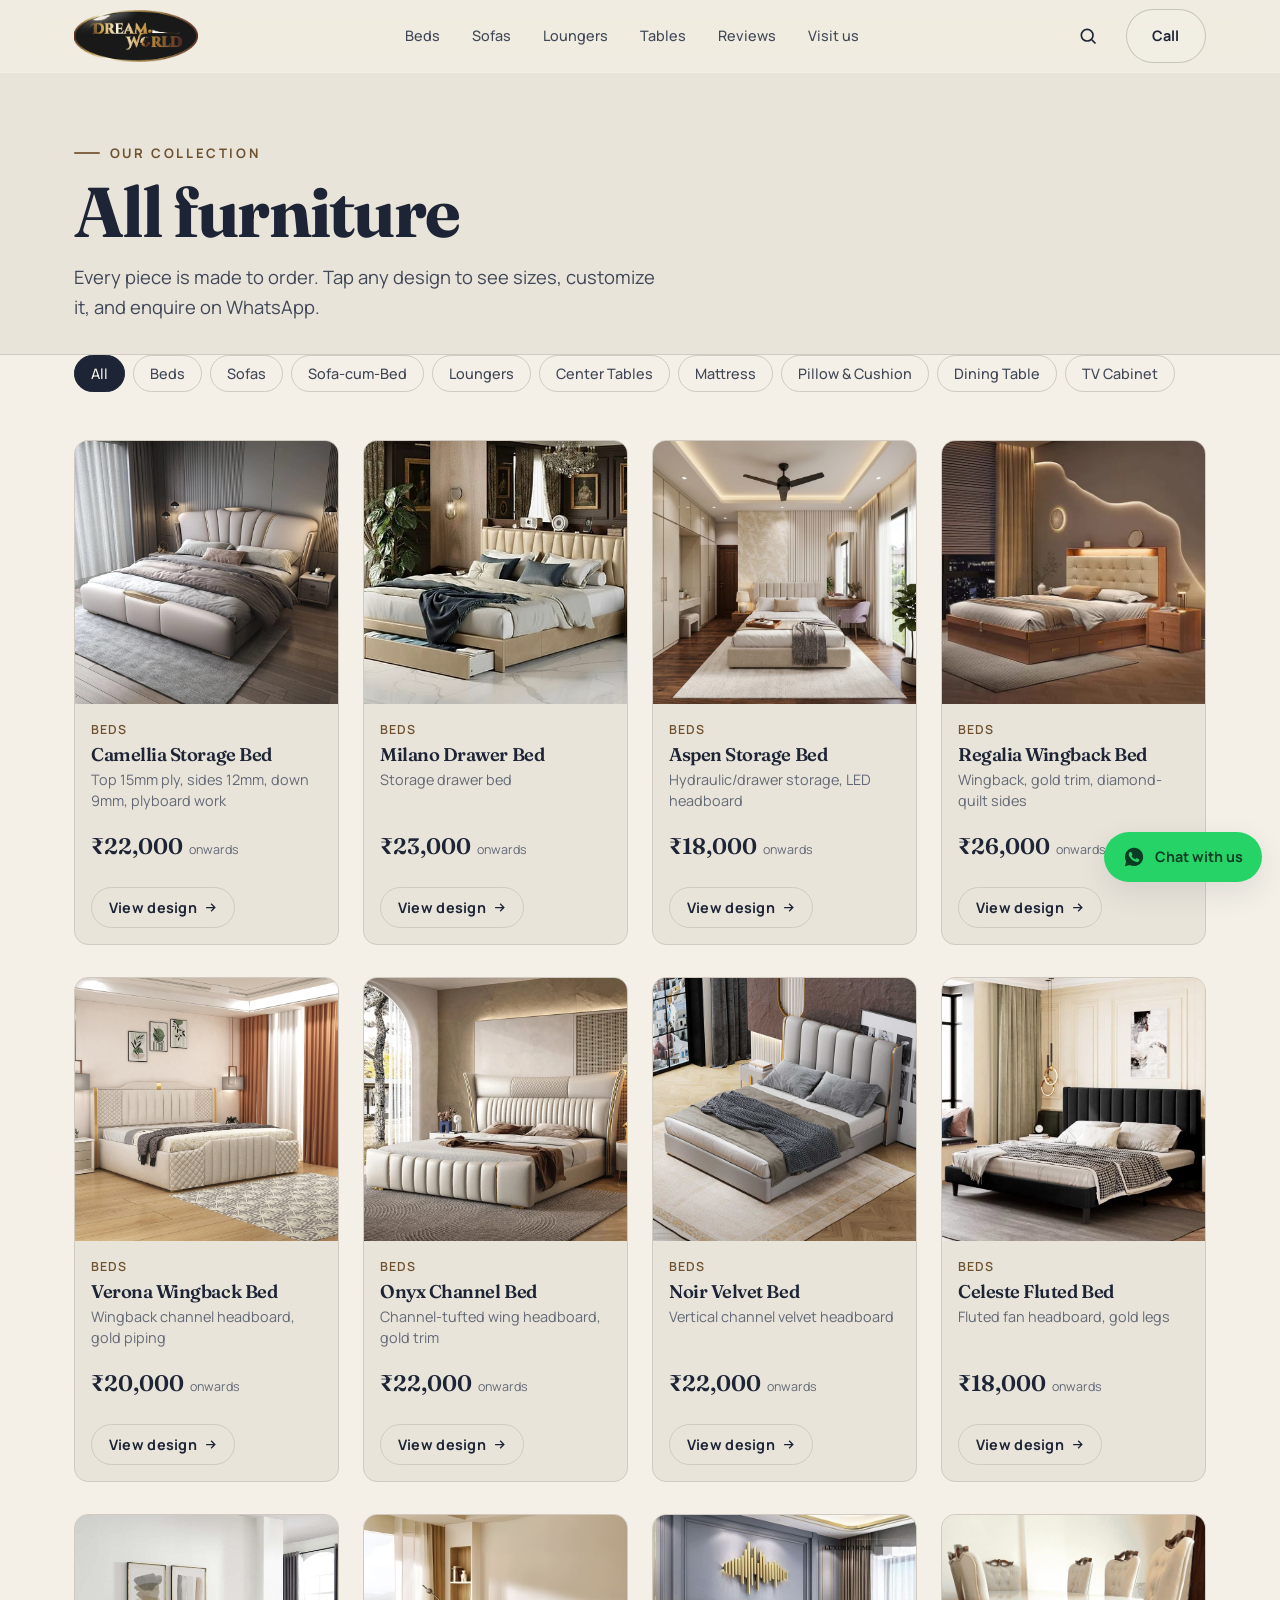
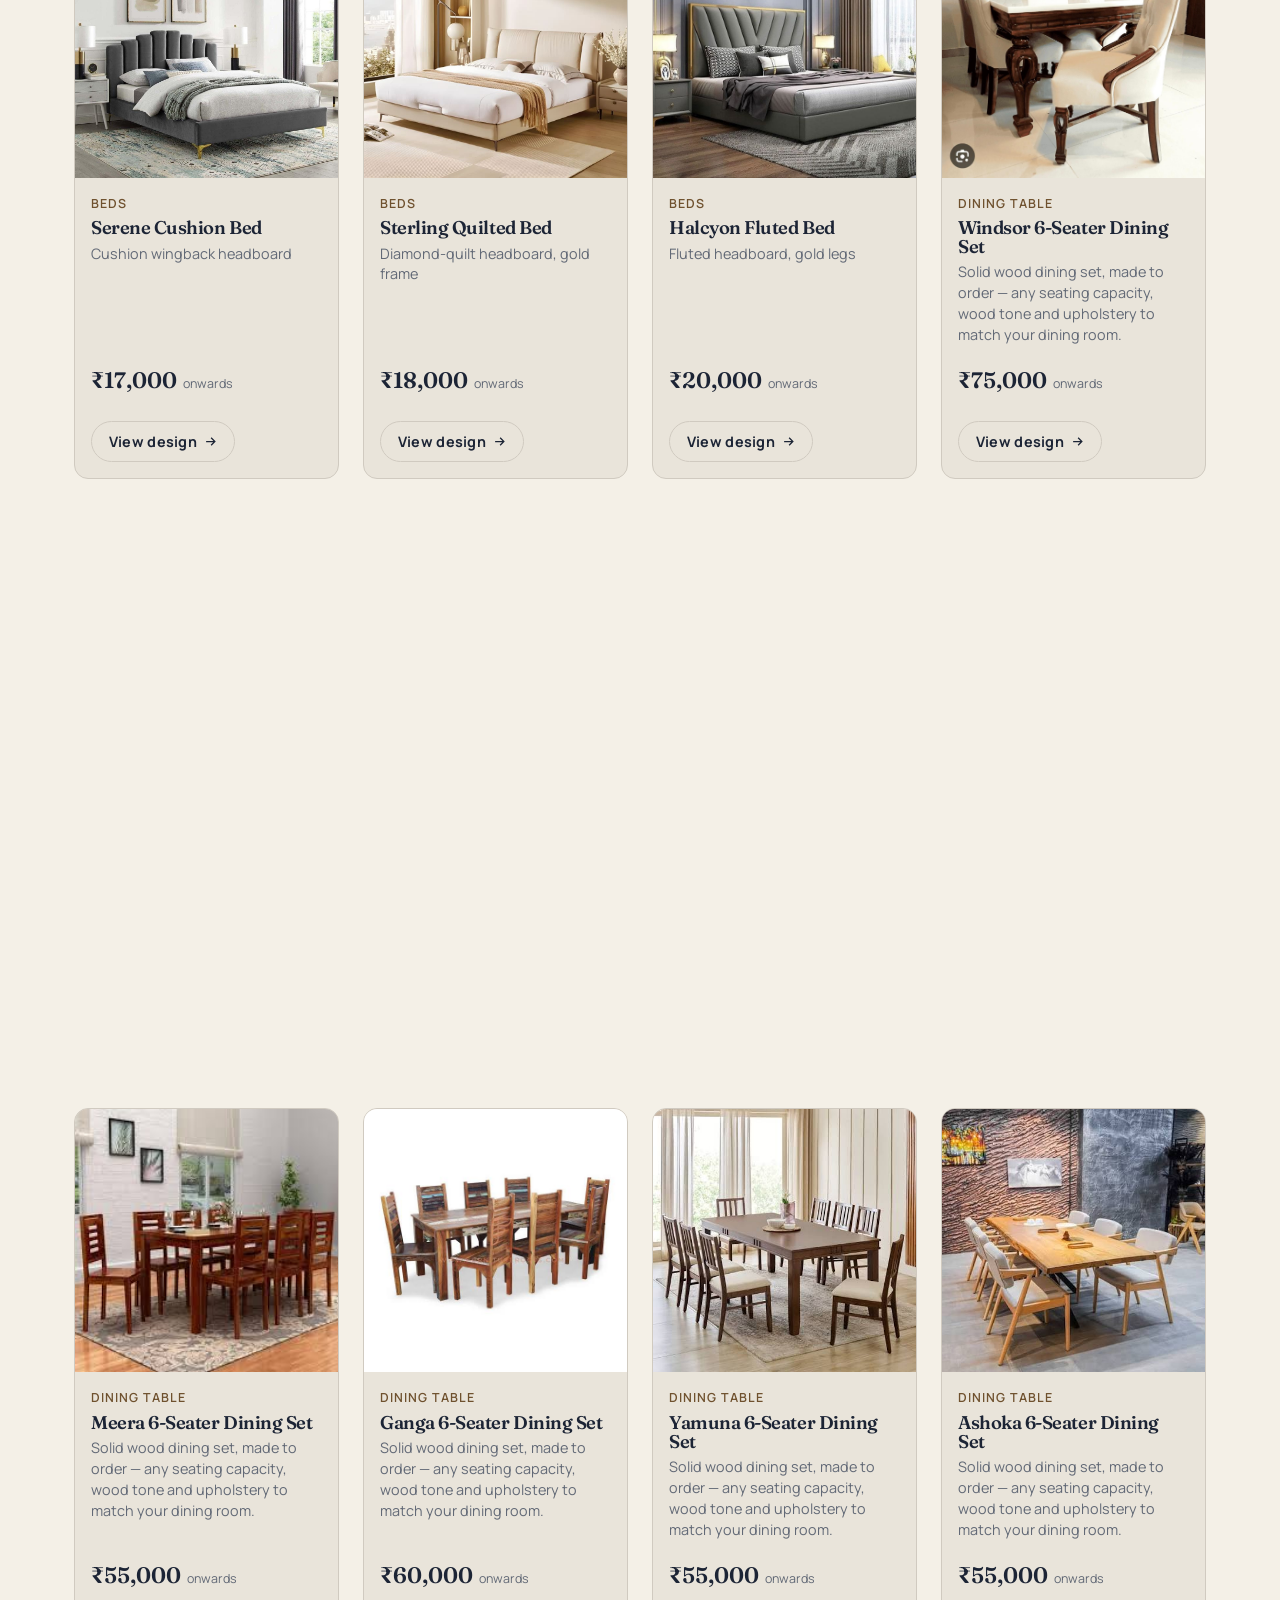
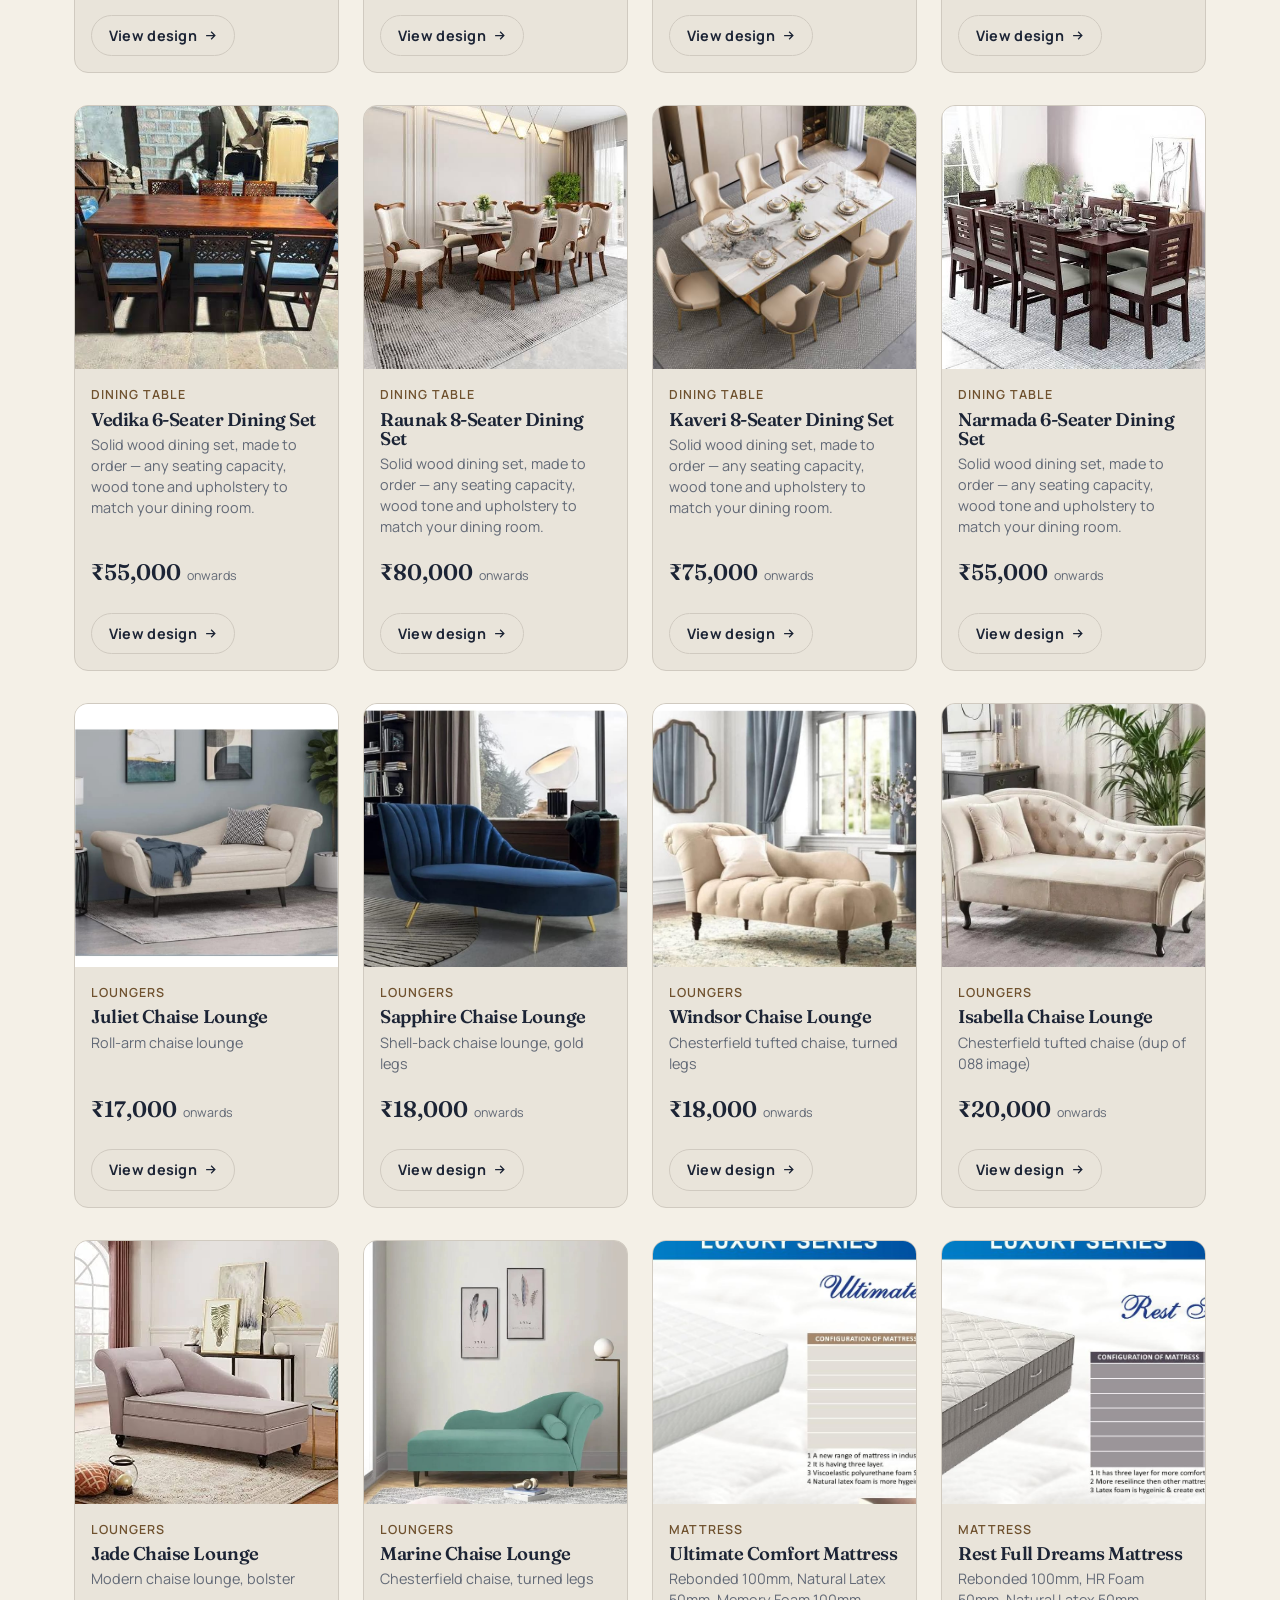
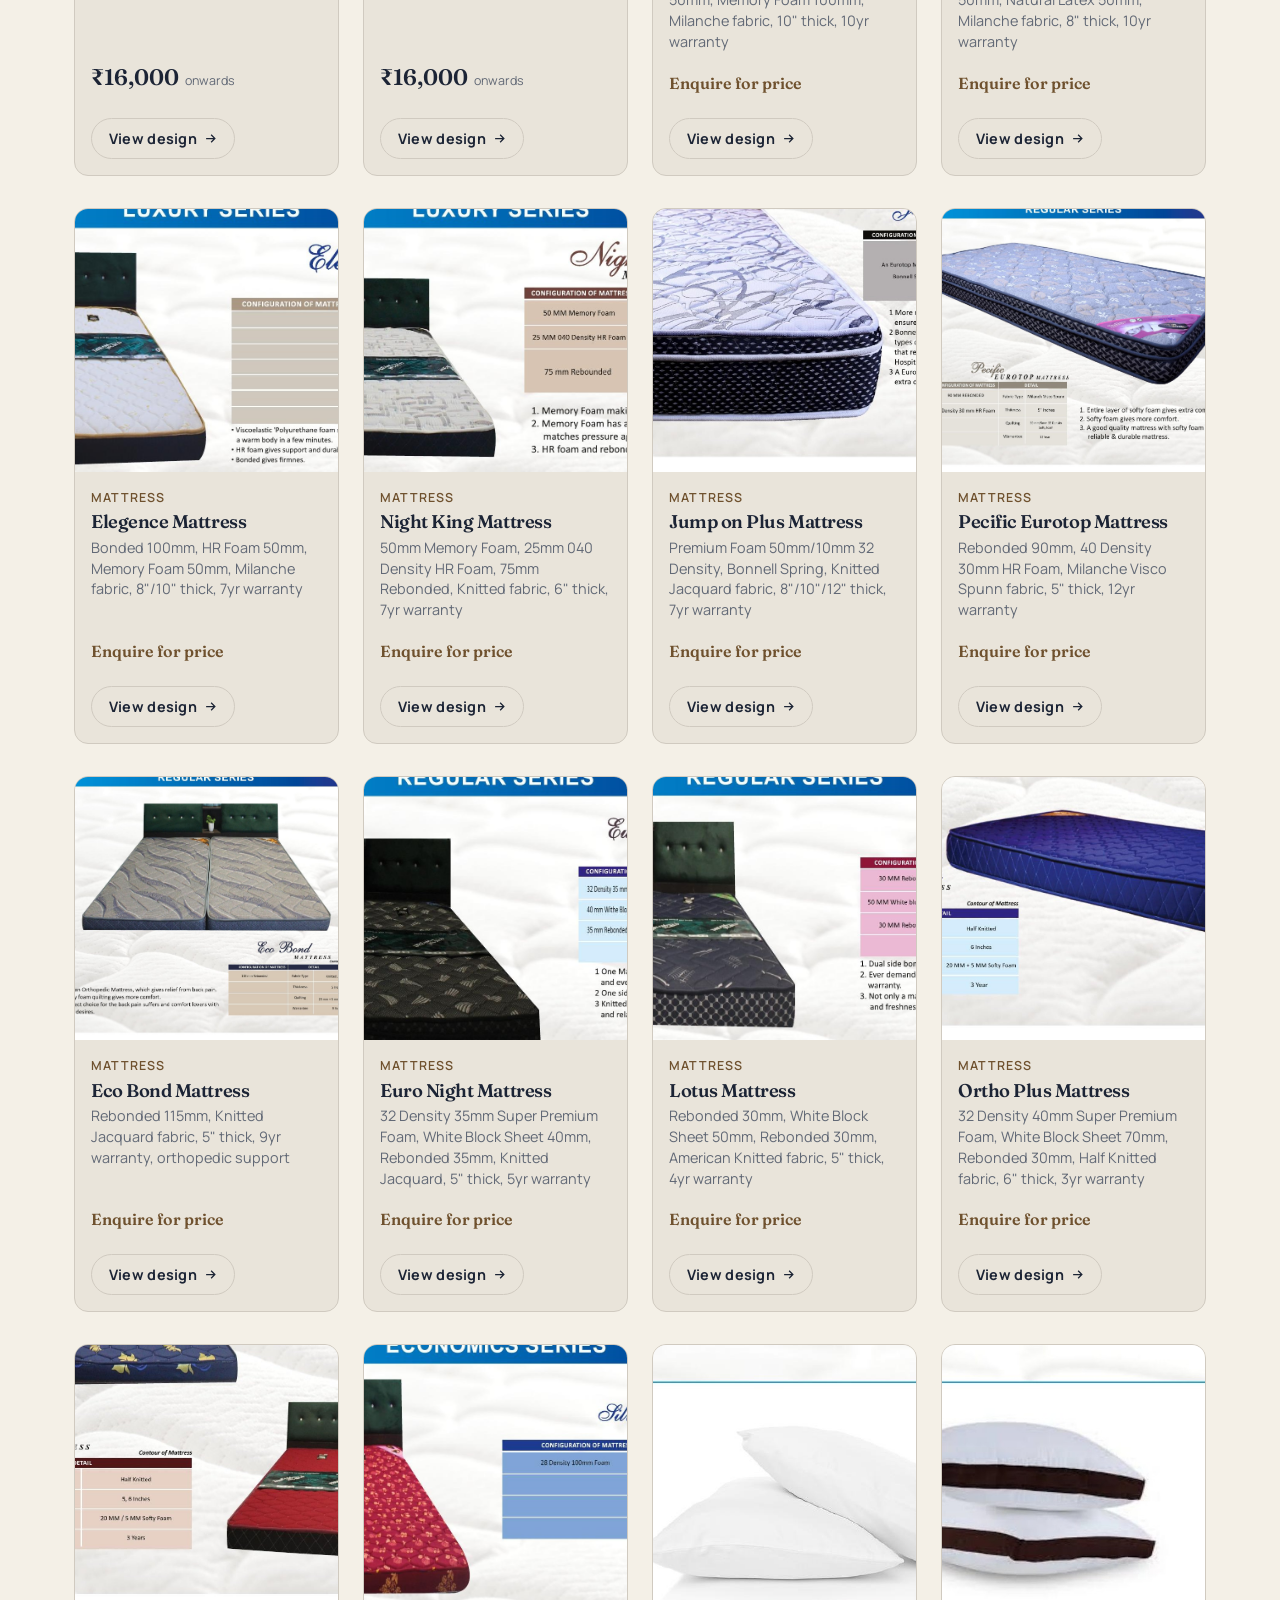
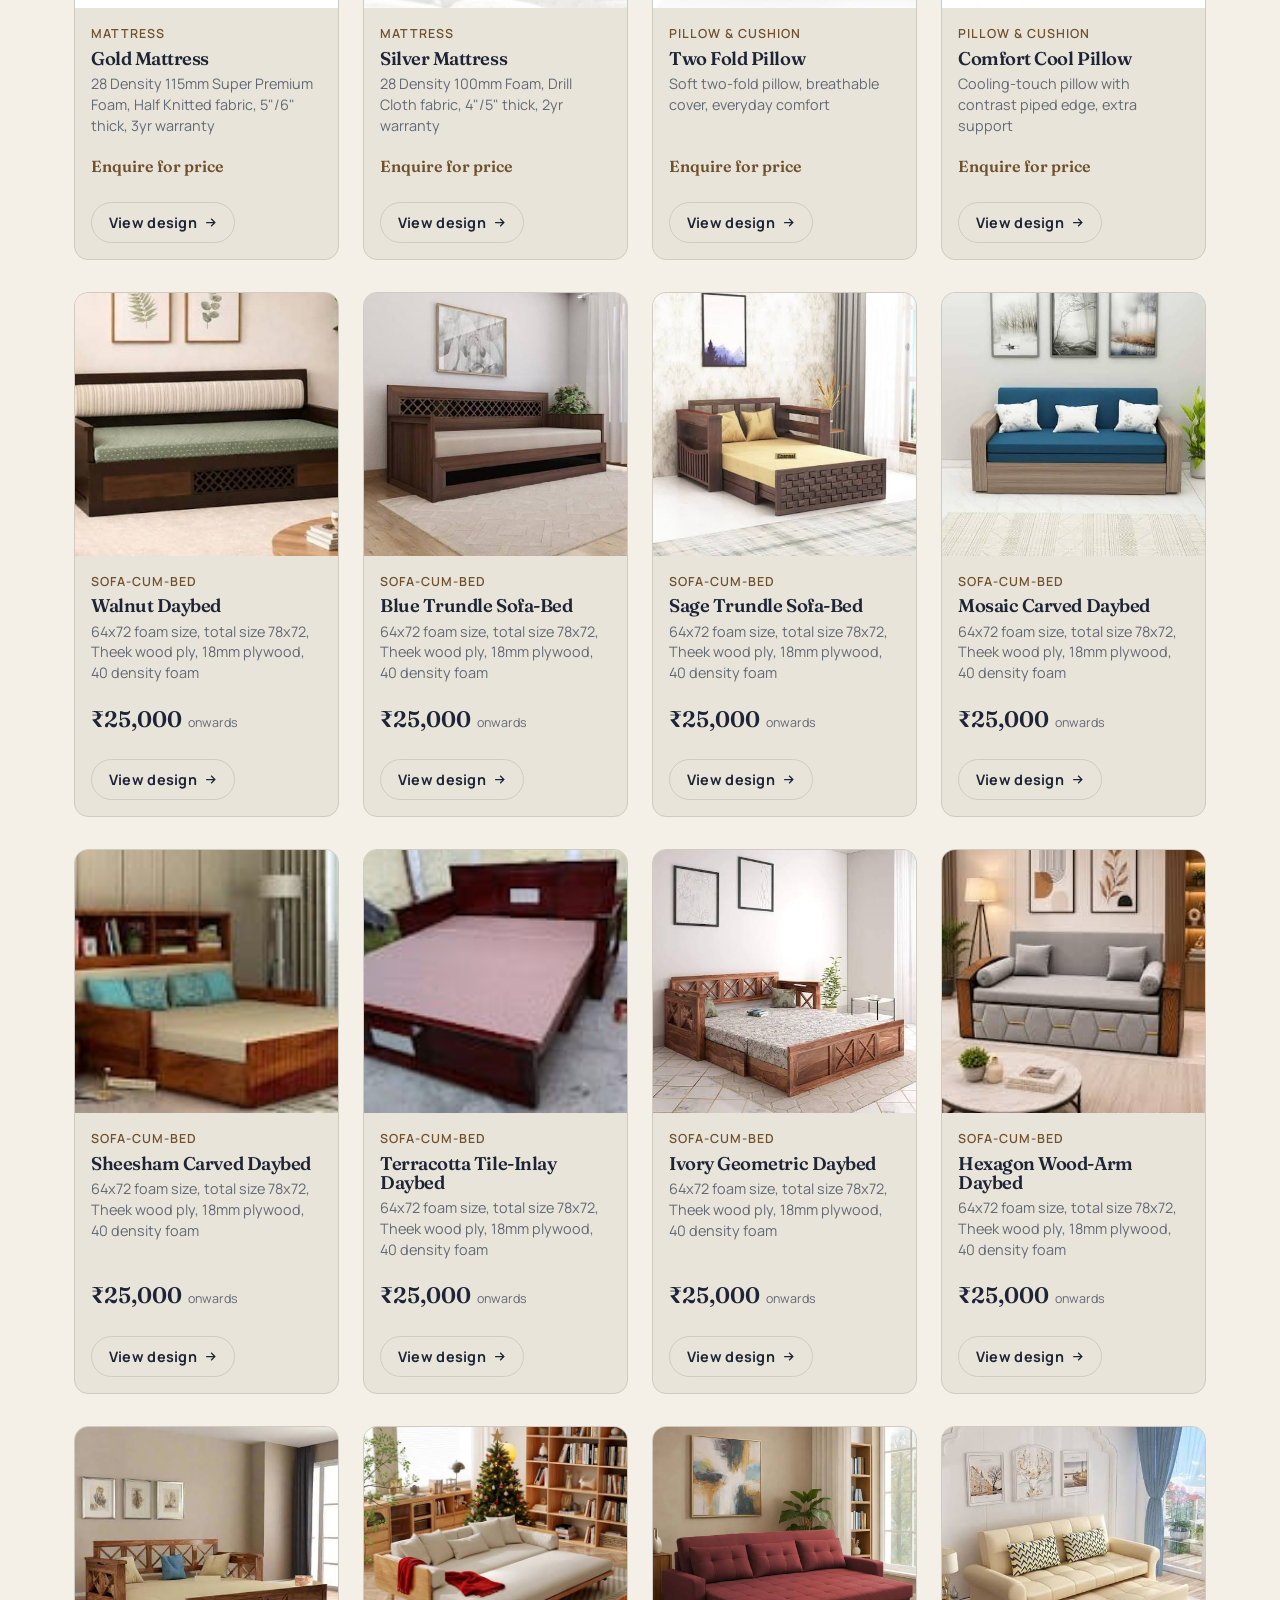
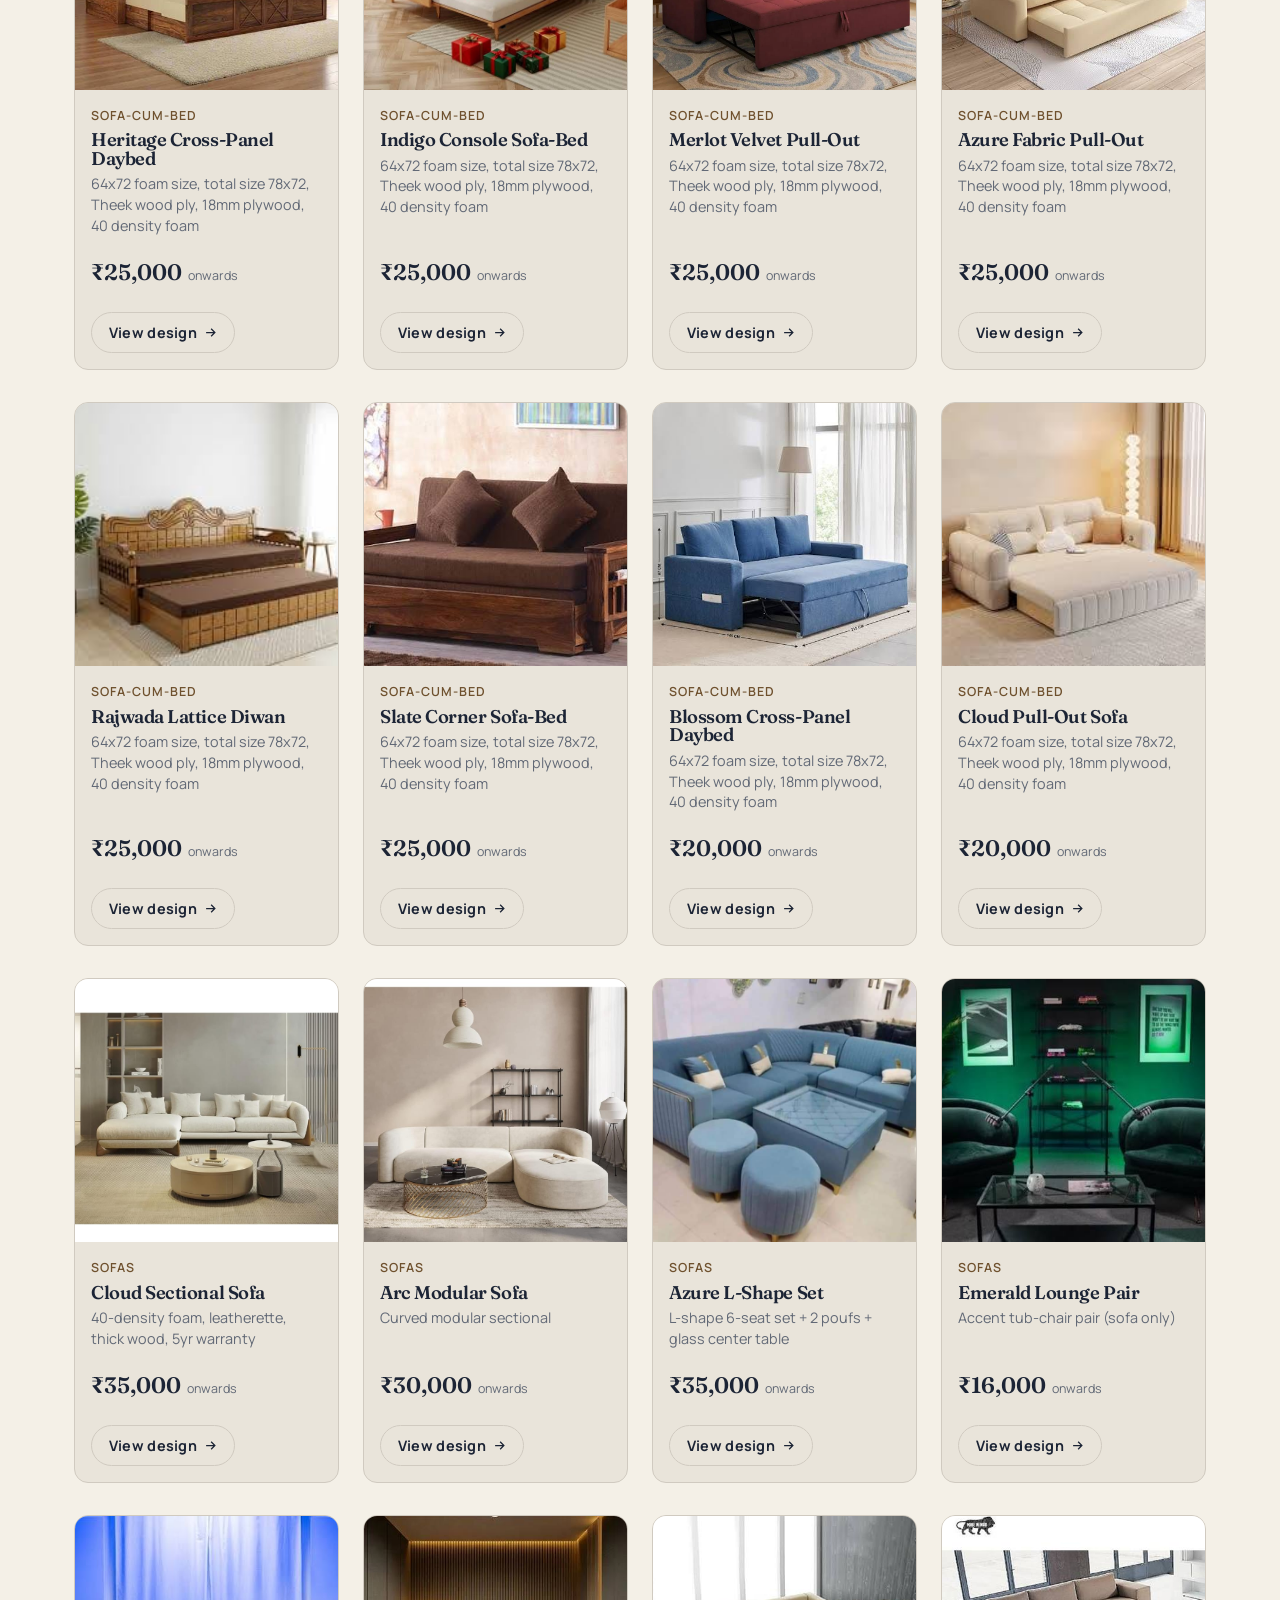
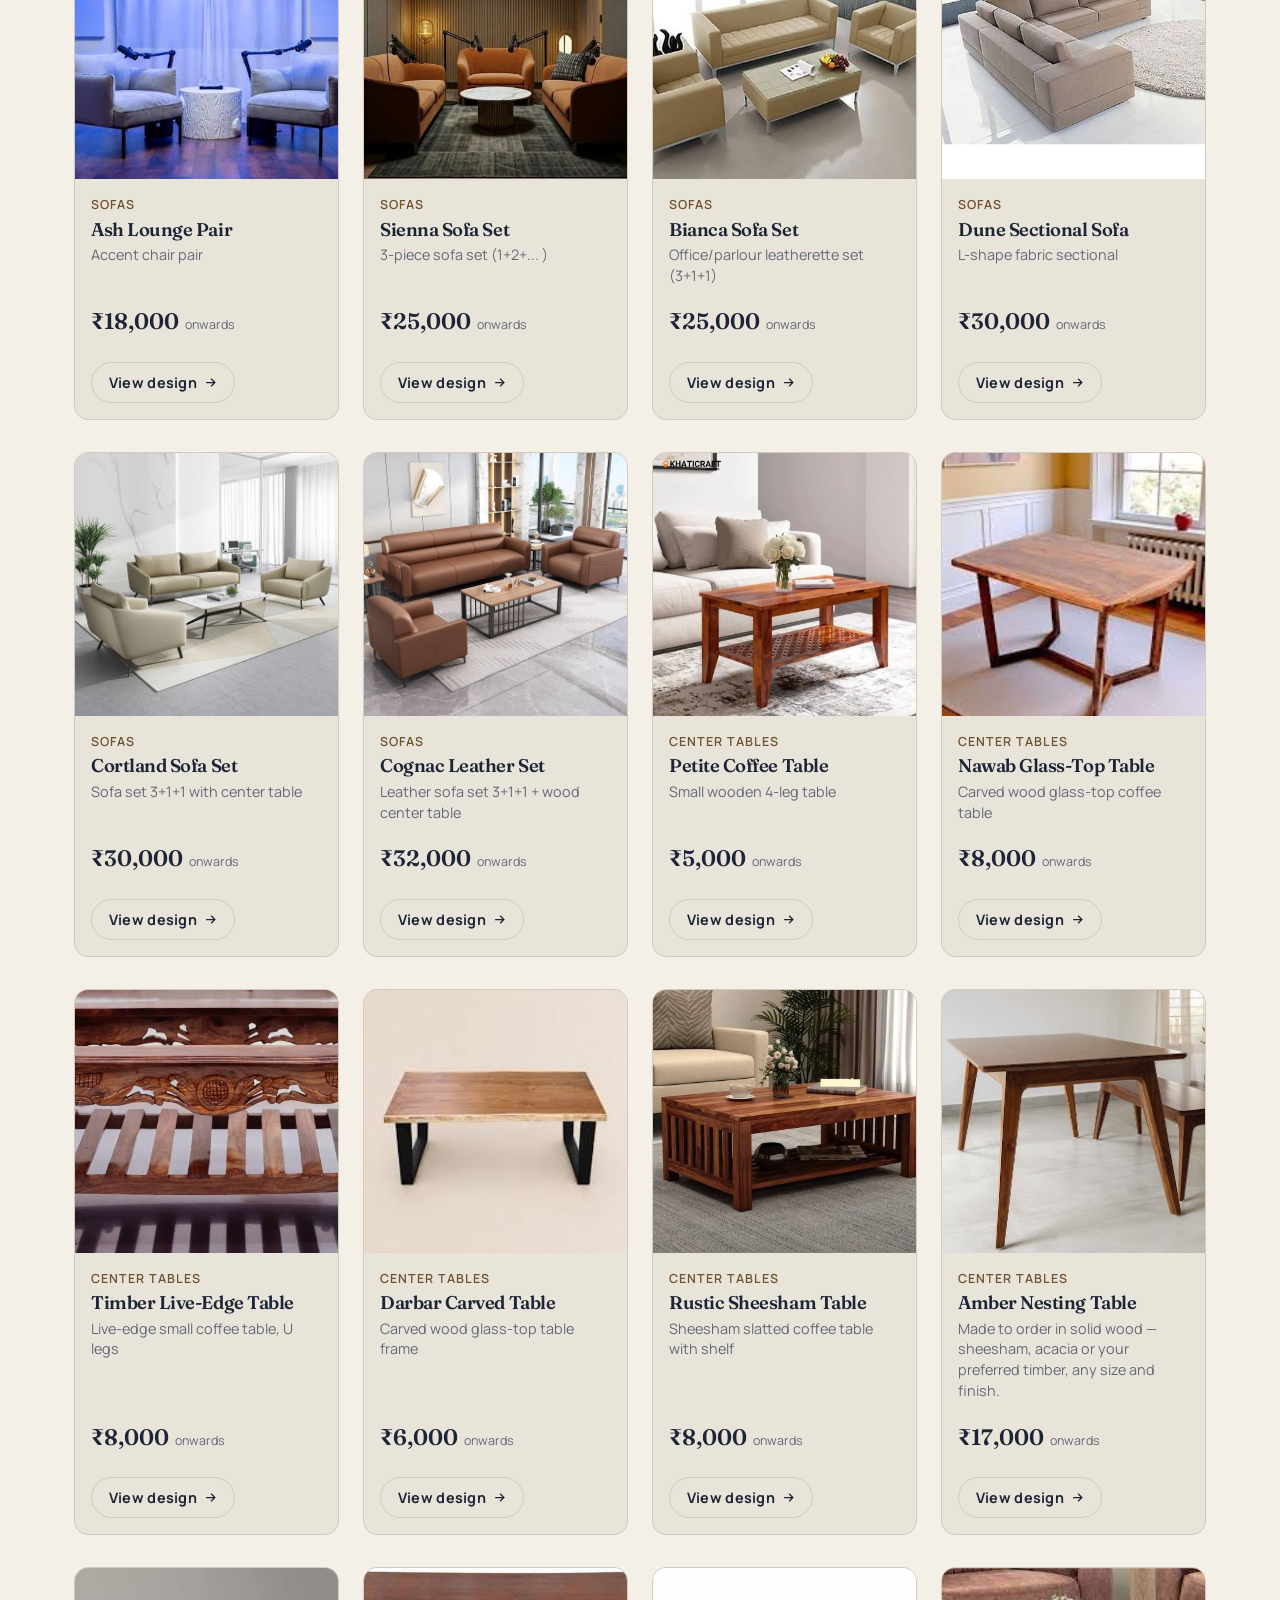
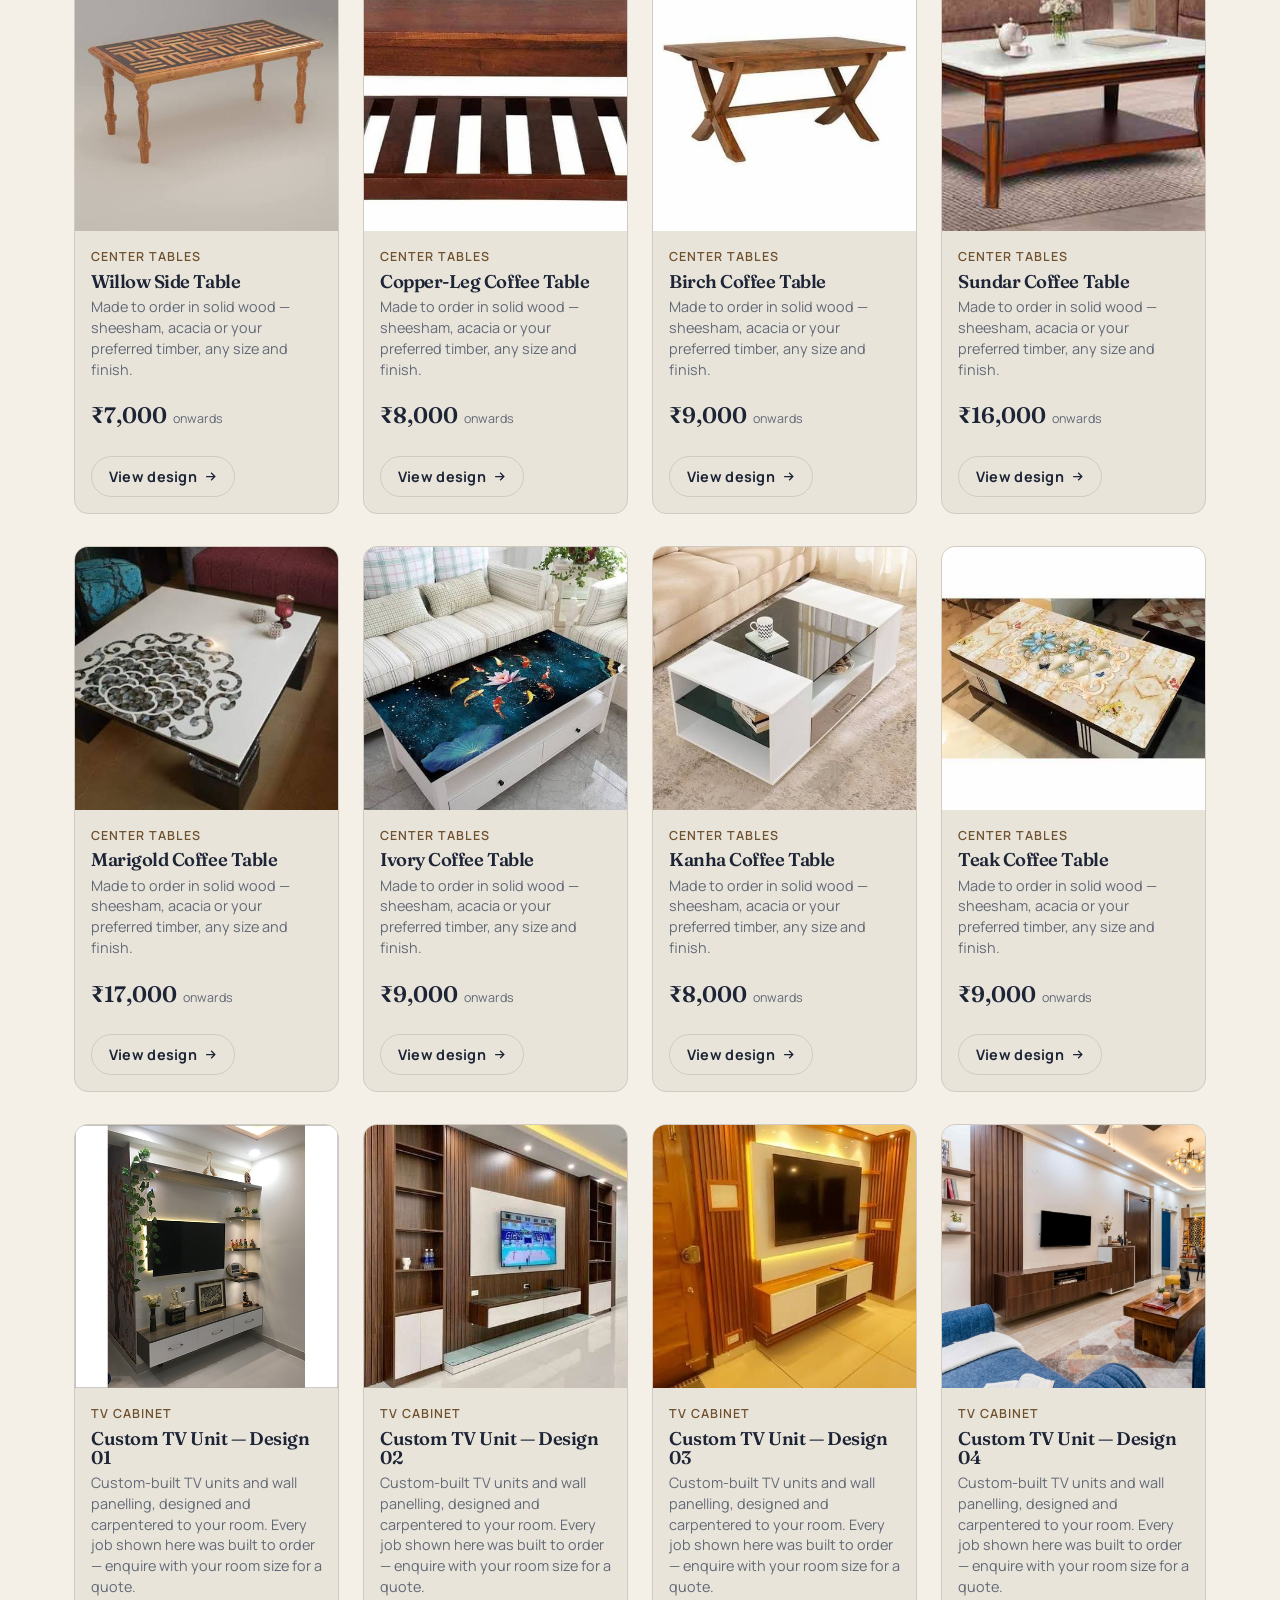
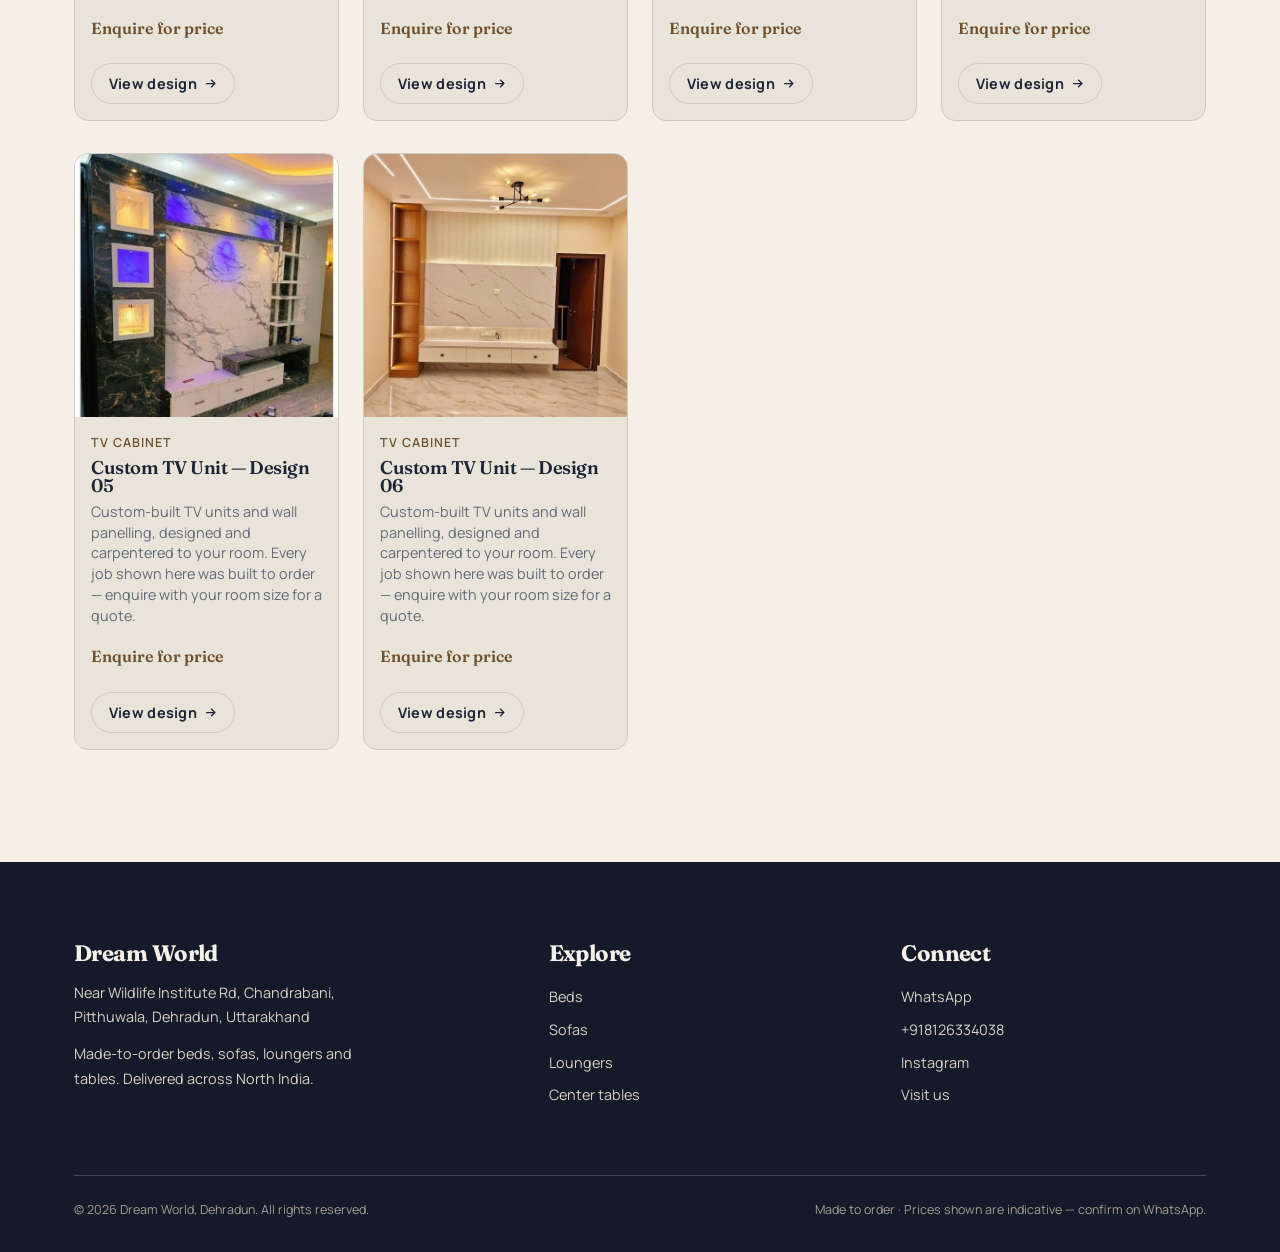
==== 05_build/collection.html @ 31697ca8 "Initial commit: Dream World website + CMS-ready product content Static site (05_build) with 90 produ" ====
<!doctype html>
<html lang="en">
<head>
<meta charset="utf-8">
<meta name="viewport" content="width=device-width, initial-scale=1">
<title>Collection — Dream World Furniture, Dehradun</title>
<meta name="description" content="Browse Dream World's full collection of made-to-order beds, sofas, loungers and center tables in Dehradun. Enquire on WhatsApp for sizes, fabrics and best price.">
<link rel="preconnect" href="https://fonts.googleapis.com">
<link rel="preconnect" href="https://fonts.gstatic.com" crossorigin>
<link href="https://fonts.googleapis.com/css2?family=Fraunces:opsz,wght@9..144,500;9..144,600;9..144,700&family=Manrope:wght@400;500;600;700&display=swap" rel="stylesheet">
<link rel="stylesheet" href="assets/css/site.css?v=23">
</head>
<body>
<div id="header"></div>

<main>
  <section class="collection-hero">
    <div class="wrap">
      <span class="eyebrow">Our collection</span>
      <h1 id="collection-title">All furniture</h1>
      <p class="collection-sub">Every piece is made to order. Tap any design to see sizes, customize it, and enquire on WhatsApp.</p>
    </div>
  </section>

  <section class="section" style="padding-top:0">
    <div class="wrap">
      <div class="chips" id="chips"></div>
      <details class="cat-desc" id="cat-desc" hidden>
        <summary><span class="cat-desc-label">About this category</span><svg viewBox="0 0 24 24" fill="none" stroke="currentColor" stroke-width="2"><path d="m6 9 6 6 6-6"/></svg></summary>
        <p id="cat-desc-text"></p>
      </details>
      <div class="prod-grid" id="prod-grid"></div>
    </div>
  </section>
</main>

<div id="footer"></div>
<script src="assets/js/data.js?v=23"></script>
<script src="assets/js/site.js?v=23"></script>
</body>
</html>
---- 05_build/assets/css/site.css ----
/* Hallmark · macrostructure: Marquee Hero + Category Catalogue · tone: luxury · anchor hue: brass
 * pre-emit critique: P5 H4 E4 S4 R5 V4 */
@import url("tokens.css");

*,*::before,*::after{box-sizing:border-box}
html,body{overflow-x:clip}
html{scroll-behavior:smooth;-webkit-text-size-adjust:100%}
body{
  margin:0;background:var(--color-paper);color:var(--color-ink);
  font-family:var(--font-body);font-size:var(--text-base);line-height:1.6;
  font-weight:400;-webkit-font-smoothing:antialiased;text-rendering:optimizeLegibility;
}
img{max-width:100%;display:block}
a{color:inherit;text-decoration:none}
h1,h2,h3,h4{font-family:var(--font-display);font-weight:700;font-style:normal;
  line-height:1.02;letter-spacing:-.025em;margin:0;overflow-wrap:anywhere;min-width:0}
p{margin:0}
button{font-family:inherit}
.wrap{max-width:var(--maxw);margin-inline:auto;padding-inline:var(--space-6)}
.eyebrow{font-family:var(--font-body);font-size:.82rem;letter-spacing:.2em;
  text-transform:uppercase;color:var(--color-accent-ink);font-weight:700;
  display:inline-flex;align-items:center;gap:.6rem}
.eyebrow::before{content:"";width:26px;height:2px;background:currentColor;border-radius:2px;opacity:.85}
.hero-eyebrow{color:oklch(84% .10 78)}

/* ---------- buttons — one system, three roles ----------
   .btn-brass    primary / conversion (Enquire, Send photo, Distributor)
   .btn-wa       primary-dark (used where brass would clash with a photo bg)
   .btn-secondary supporting action (Explore, Call, Get directions, Read reviews)
   .btn-on-dark   secondary variant tuned for photo/dark backgrounds
   every variant shares: same padding/radius/icon size/sweep/hover/focus */
.btn{position:relative;display:inline-flex;align-items:center;gap:.5rem;padding:.9rem 1.6rem;border-radius:100px;
  font-weight:700;font-size:var(--text-sm);letter-spacing:.005em;cursor:pointer;border:1.5px solid transparent;
  overflow:hidden;isolation:isolate;white-space:nowrap;
  transition:transform var(--dur) var(--ease-out),box-shadow var(--dur) var(--ease-out),
    color var(--dur) var(--ease-out),border-color var(--dur) var(--ease-out),background var(--dur) var(--ease-out)}
.btn>*{position:relative;z-index:1}
.btn svg{width:18px;height:18px;flex:none;transition:transform var(--dur) var(--ease-out)}
.btn::before{content:"";position:absolute;inset:0;z-index:0;transform:translateY(101%);
  transition:transform var(--dur) var(--ease-out)}
.btn:hover{transform:translateY(-2px);box-shadow:var(--shadow-md)}
.btn:hover svg{transform:translateX(3px)}
.btn:active{transform:translateY(0);box-shadow:none}
/* roles */
.btn-brass,.btn-wa{background:var(--color-accent);color:var(--color-night)}
.btn-brass::before,.btn-wa::before{background:var(--color-accent-2)}
.btn-brass:hover::before,.btn-wa:hover::before{transform:translateY(0)}
.btn-secondary{background:transparent;border-color:var(--color-line);color:var(--color-ink)}
.btn-secondary::before{background:var(--color-ink)}
.btn-secondary:hover{color:var(--color-paper);border-color:var(--color-ink)}
.btn-secondary:hover::before{transform:translateY(0)}
.btn-on-dark{background:transparent;border-color:oklch(100% 0 0 / .5);color:var(--color-paper)}
.btn-on-dark::before{background:var(--color-paper)}
.btn-on-dark:hover{color:var(--color-ink);border-color:var(--color-paper)}
.btn-on-dark:hover::before{transform:translateY(0)}
/* legacy aliases kept for old markup — same visual role */
.btn-ghost{background:transparent;border-color:var(--color-line);color:var(--color-ink)}
.btn-ghost::before{background:var(--color-ink)}
.btn-ghost:hover{color:var(--color-paper);border-color:var(--color-ink)}
.btn-ghost:hover::before{transform:translateY(0)}
.btn-outline{background:transparent;border-color:oklch(100% 0 0 / .5);color:var(--color-paper)}
.btn-outline::before{background:var(--color-paper)}
.btn-outline:hover{color:var(--color-ink);border-color:var(--color-paper)}
.btn-outline:hover::before{transform:translateY(0)}
:focus-visible{outline:2px solid var(--color-focus);outline-offset:3px}

/* ---------- header ---------- */
/* frosted glass header (iOS-style) */
.hdr{position:fixed;top:0;left:0;right:0;z-index:50;
  background:oklch(95.5% 0.012 85 / .62);
  backdrop-filter:blur(18px) saturate(1.4);-webkit-backdrop-filter:blur(18px) saturate(1.4);
  border-bottom:1px solid oklch(100% 0 0 / .18);
  transition:background var(--dur),border-color var(--dur),box-shadow var(--dur)}
.hdr.scrolled{background:oklch(95.5% 0.012 85 / .78);border-bottom-color:var(--color-line);box-shadow:var(--shadow-sm)}
/* near-invisible over the hero — let the wall texture lead, only a soft top scrim */
.hdr.over-hero:not(.scrolled){background:transparent;backdrop-filter:none;-webkit-backdrop-filter:none;
  border-bottom-color:transparent;box-shadow:none}
.hdr.over-hero:not(.scrolled)::before{content:"";position:absolute;left:0;right:0;top:0;height:220%;z-index:-1;
  pointer-events:none;background:linear-gradient(180deg, oklch(8% .02 40 / .48), transparent)}
.hdr.over-hero:not(.scrolled) .nav a{color:oklch(95% .01 85);text-shadow:0 1px 10px oklch(8% .02 40 / .6)}
.hdr.over-hero:not(.scrolled) .nav a:hover{color:#fff}
.hdr.over-hero:not(.scrolled) .menu-btn{color:var(--color-paper)}
/* header buttons — glass, cohesive */
.hdr .btn-ghost{background:oklch(100% 0 0 / .1);border-color:oklch(50% .02 60 / .3);color:var(--color-ink)}
.hdr .btn-ghost::before{background:var(--color-ink)}
.hdr.over-hero:not(.scrolled) .btn-ghost{color:var(--color-paper);border-color:oklch(100% 0 0 / .38);background:oklch(100% 0 0 / .12)}
.hdr-in{display:flex;align-items:center;justify-content:space-between;gap:var(--space-6);
  min-height:72px;max-width:var(--maxw);margin-inline:auto;padding-inline:var(--space-6)}
.brand{display:flex;align-items:center;gap:.6rem}
.brand-logo{height:52px;width:auto;display:block}
.brand-mark{display:inline-flex;align-items:center;gap:.5rem;height:44px;padding:0 1.25rem;
  border-radius:100px;background:var(--color-night);border:1.5px solid var(--color-accent);
  box-shadow:inset 0 1px 0 oklch(100% 0 0 / .08)}
.brand-mark b{font-family:var(--font-display);font-weight:700;letter-spacing:.06em;
  font-size:1rem;line-height:1;color:var(--color-accent-2);white-space:nowrap}
.nav{display:flex;align-items:center;gap:var(--space-8)}
.nav a{font-size:var(--text-sm);font-weight:500;color:var(--color-ink-2);position:relative}
.nav a:hover{color:var(--color-ink)}
.nav a::after{content:"";position:absolute;left:0;right:100%;bottom:-6px;height:1.5px;
  background:var(--color-accent);transition:right var(--dur) var(--ease-out)}
.nav a:hover::after{right:0}
.hdr-cta{display:flex;align-items:center;gap:var(--space-4)}
.menu-btn{display:none;background:none;border:0;cursor:pointer;width:44px;height:44px;color:var(--color-ink)}

/* ---------- hero : atmosphere photo (background layer, crops freely) +
   logo/copy (message layer, always full size, never cropped) ----------
   Same rules at every breakpoint — no per-device hero variants. */
.hero{position:relative;min-height:100svh;display:flex;align-items:center;justify-content:center;
  text-align:center;overflow:hidden;isolation:isolate}
.hero-media{position:absolute;inset:0;z-index:-2}
.hero-media img{width:100%;height:100%;object-fit:cover;object-position:50% 32%;
  animation:heroZoom 32s var(--ease-in-out) infinite alternate}
@keyframes heroZoom{from{transform:scale(1.01)}to{transform:scale(1.07)}}
.hero-scrim{position:absolute;inset:0;z-index:-1;
  background:linear-gradient(180deg, oklch(9% .02 42 / .4) 0%, oklch(8% .02 42 / .28) 34%,
    oklch(7% .02 42 / .5) 68%, oklch(5% .02 42 / .8) 100%)}
.hero-content{position:relative;color:var(--color-paper);padding-block:var(--space-28);
  max-width:38rem;display:flex;flex-direction:column;align-items:center}
.hero-logo{width:clamp(150px,26vw,260px);height:auto;
  filter:drop-shadow(0 14px 30px oklch(5% .02 40 / .55))}
.hero-logo-fallback{font-family:var(--font-display);font-weight:700;letter-spacing:.1em;
  font-size:clamp(1.3rem,4vw,1.9rem);color:var(--color-accent-2)}
.hero-eyebrow{margin-top:var(--space-6);color:oklch(87% .11 80);text-shadow:0 1px 12px oklch(8% .02 40 / .7)}
.hero h1{font-size:var(--text-4xl);font-weight:700;margin-top:var(--space-4);max-width:16ch;
  text-shadow:0 2px 30px oklch(7% .02 40 / .7)}
.hero h1 em{font-style:normal;color:var(--color-accent-2)}
.hero .lede{margin-top:var(--space-4);font-size:var(--text-lg);font-weight:400;
  color:oklch(93% .012 78);max-width:40ch;text-shadow:0 1px 16px oklch(7% .02 40 / .65)}
.hero-actions{margin-top:var(--space-8);display:flex;gap:var(--space-4);flex-wrap:wrap;justify-content:center}
/* seamless hand-off from the dark hero into the section that follows —
   the section fades in from the hero's own dark tone instead of a hard cut */
.hero-bridge{position:relative;isolation:isolate}
.hero-bridge::before{content:"";position:absolute;left:0;right:0;top:0;height:min(100px,15vh);z-index:0;
  background:linear-gradient(180deg, oklch(5% .02 42) 0%, oklch(5% .02 42 / 0) 100%);pointer-events:none}
.hero-bridge>.wrap{position:relative;z-index:1}
.hero-scroll{position:absolute;left:50%;bottom:var(--space-6);transform:translateX(-50%);z-index:2;
  display:inline-flex;flex-direction:column;align-items:center;gap:.5rem;
  color:oklch(88% .02 78);font-size:var(--text-xs);letter-spacing:.2em;text-transform:uppercase;font-weight:600}
.hero-scroll span{width:1.5px;height:34px;background:linear-gradient(oklch(88% .02 78),transparent);
  animation:scrollPulse 2s var(--ease-in-out) infinite}
@keyframes scrollPulse{0%,100%{opacity:.3;transform:scaleY(.7)}50%{opacity:1;transform:scaleY(1)}}
/* swift entrance — fade + gentle rise, staggered */
.hero-rise{animation:heroRise .7s var(--ease-out) both}
.hero-rise-2{animation-delay:.1s}
.hero-rise-3{animation-delay:.18s}
.hero-rise-4{animation-delay:.26s}
.hero-rise-5{animation-delay:.34s}
@keyframes heroRise{from{opacity:0;transform:translateY(14px)}to{opacity:1;transform:none}}

/* ---------- trust strip ---------- */
.trust{border-block:var(--rule);background:var(--color-paper-2)}
.trust-in{display:grid;grid-template-columns:repeat(4,1fr);gap:var(--space-8);padding:var(--space-8) var(--space-6)}
.trust-item{display:flex;flex-direction:column;gap:.2rem}
.trust-item b{font-family:var(--font-display);font-size:var(--text-xl);font-weight:600}
.trust-item span{font-size:var(--text-sm);color:var(--color-ink-soft)}

/* ---------- section ---------- */
.section{padding:var(--space-28) 0}
.section-head{max-width:52ch;margin-bottom:var(--space-16)}
.section-head h2{font-size:var(--text-4xl);margin-top:var(--space-3)}
.section-head p{margin-top:var(--space-4);color:var(--color-ink-2);font-size:var(--text-lg)}

/* ---------- bring your own design ---------- */
.inspire-grid{display:grid;grid-template-columns:1fr 1fr;gap:var(--space-16);align-items:center}
.inspire-info h2{font-size:var(--text-4xl);margin-top:var(--space-3)}
.inspire-info p{margin-top:var(--space-4);color:var(--color-ink-2);font-size:var(--text-lg);max-width:42ch}
.inspire-info .btn{margin-top:var(--space-8)}
.inspire-steps{list-style:none;margin:0;padding:0;display:flex;flex-direction:column;gap:var(--space-6)}
.inspire-steps li{display:flex;gap:var(--space-5);align-items:flex-start}
.step-num{flex:none;font-family:var(--font-display);font-size:var(--text-sm);font-weight:700;
  letter-spacing:.1em;color:var(--color-accent-ink);border:1.5px solid var(--color-line);
  border-radius:100px;width:2.4rem;height:2.4rem;display:flex;align-items:center;justify-content:center}
.inspire-steps b{font-family:var(--font-display);font-size:var(--text-lg);font-weight:600;color:var(--color-ink)}
.inspire-steps p{margin-top:.3rem;color:var(--color-ink-2);font-size:var(--text-base)}

/* ---------- header search ---------- */
.search-btn{display:inline-flex;align-items:center;justify-content:center;width:44px;height:44px;
  border:0;background:none;cursor:pointer;color:var(--color-ink);border-radius:100px;
  transition:background var(--dur-fast) var(--ease-out)}
.search-btn:hover{background:var(--color-paper-2)}
.search-btn svg{width:20px;height:20px}
.hdr.over-hero:not(.scrolled) .search-btn{color:var(--color-paper)}
.search-panel{position:absolute;top:100%;left:0;right:0;background:var(--color-paper);
  border-bottom:1px solid var(--color-line);box-shadow:var(--shadow-md);
  animation:searchDrop var(--dur) var(--ease-out)}
@keyframes searchDrop{from{opacity:0;transform:translateY(-8px)}to{opacity:1;transform:none}}
.search-panel-in{display:flex;align-items:center;gap:var(--space-4);padding-block:var(--space-4)}
.search-ico{width:20px;height:20px;flex:none;color:var(--color-ink-soft)}
#search-input{flex:1;border:0;background:none;font-family:var(--font-body);font-size:var(--text-lg);
  color:var(--color-ink);outline:none;min-width:0}
#search-input::placeholder{color:var(--color-ink-soft)}
.search-close{flex:none;width:36px;height:36px;border:0;background:none;cursor:pointer;
  font-size:1.6rem;line-height:1;color:var(--color-ink-soft)}
.search-close:hover{color:var(--color-ink)}
.search-results{max-height:60vh;overflow-y:auto;padding-bottom:var(--space-4);display:flex;flex-direction:column;gap:2px}
.search-row{display:flex;align-items:center;gap:var(--space-4);padding:.6rem;border-radius:var(--radius-sm);
  transition:background var(--dur-fast) var(--ease-out)}
.search-row:hover{background:var(--color-paper-2)}
.search-row img{width:48px;height:48px;object-fit:cover;border-radius:8px;flex:none;background:var(--color-paper-3)}
.search-row span{display:flex;flex-direction:column;min-width:0}
.search-row b{font-size:var(--text-sm);font-weight:600;color:var(--color-ink);overflow:hidden;text-overflow:ellipsis;white-space:nowrap}
.search-row small{font-size:var(--text-xs);color:var(--color-ink-soft)}
.search-row-cat{background:var(--color-paper-2)}
.search-row-icon{width:36px;height:36px;flex:none;display:flex;align-items:center;justify-content:center;
  border-radius:100px;background:var(--color-ink);color:var(--color-paper)}
.search-row-icon svg{width:16px;height:16px}
.search-empty{padding:var(--space-4) .6rem;color:var(--color-ink-soft);font-size:var(--text-sm)}

/* ---------- category description accordion ---------- */
.cat-desc{margin-bottom:var(--space-8);border:1px solid var(--color-line);border-radius:var(--radius);
  background:var(--color-paper-2);overflow:hidden}
.cat-desc summary{list-style:none;cursor:pointer;display:flex;align-items:center;justify-content:space-between;
  padding:var(--space-4) var(--space-6);font-weight:600;color:var(--color-ink)}
.cat-desc summary::-webkit-details-marker{display:none}
.cat-desc summary svg{width:18px;height:18px;transition:transform var(--dur) var(--ease-out);flex:none}
.cat-desc[open] summary svg{transform:rotate(180deg)}
.cat-desc p{margin:0;padding:0 var(--space-6) var(--space-5);color:var(--color-ink-2);line-height:1.65}

/* ---------- coming-soon category tile ---------- */
/* no photo yet: quiet dashed placeholder */
.cat-card-soon{justify-content:flex-start;background:var(--color-paper-2);border:1.5px dashed var(--color-line);color:var(--color-ink)}
.cat-card-soon .cat-body{padding-top:var(--space-8)}
.cat-card-soon h3{color:var(--color-ink)}
.cat-card-soon .tag{color:var(--color-ink-soft)}
.cat-card-soon .arrow{color:var(--color-accent-ink)}
/* has a real photo: same premium treatment as live cards, just badged */
.cat-card-soon:has(img){justify-content:flex-end;background:var(--color-night);border-style:solid;border-color:transparent;color:var(--color-paper)}
.cat-card-soon:has(img) .cat-body{padding-top:0}
.cat-card-soon:has(img) h3{color:var(--color-paper)}
.cat-card-soon:has(img) .tag{color:oklch(88% .02 80)}
.cat-card-soon:has(img) .arrow{color:var(--color-accent-2)}
.soon-badge{display:inline-block;font-size:var(--text-xs);font-weight:700;letter-spacing:.08em;text-transform:uppercase;
  color:var(--color-accent-ink);background:oklch(88% .04 74 / .4);padding:.3rem .7rem;border-radius:100px;margin-bottom:var(--space-3)}
.cat-card-soon:has(img) .soon-badge{color:var(--color-night);background:var(--color-accent)}

/* ---------- category grid ---------- */
.cat-grid{display:grid;grid-template-columns:repeat(4,minmax(0,1fr));gap:var(--space-6)}
.cat-card{position:relative;display:flex;flex-direction:column;justify-content:flex-end;
  min-height:340px;padding:var(--space-6);border-radius:var(--radius);overflow:hidden;color:var(--color-paper);
  background:var(--color-night);isolation:isolate}
.cat-card img{position:absolute;inset:0;width:100%;height:100%;object-fit:cover;object-position:center;z-index:-2;
  transition:transform var(--dur-slow) var(--ease-out)}
.cat-card[href$="cat=tables"] img{object-position:50% 45%}
.cat-body{display:flex;flex-direction:column}
.cat-card::after{content:"";position:absolute;inset:0;z-index:-1;
  background:linear-gradient(180deg,transparent 30%,oklch(22% .03 265 / .78))}
.cat-card:hover img{transform:scale(1.06)}
.cat-card h3{font-size:var(--text-2xl);word-break:keep-all;overflow-wrap:normal;hyphens:none}
.cat-card .tag{font-size:var(--text-sm);color:oklch(88% .02 80);margin-top:.2rem}
.cat-card .arrow{margin-top:var(--space-4);font-size:var(--text-sm);font-weight:600;color:var(--color-accent-2);
  display:inline-flex;gap:.4rem;align-items:center}

/* ---------- product grid ---------- */
.prod-grid{display:grid;grid-template-columns:repeat(4,minmax(0,1fr));gap:var(--space-8) var(--space-6)}
.card{display:flex;flex-direction:column;background:var(--color-paper-2);border:1px solid var(--color-line);
  border-radius:var(--radius);overflow:hidden;transition:transform var(--dur) var(--ease-out),box-shadow var(--dur)}
.card:hover{transform:translateY(-4px);box-shadow:var(--shadow-md)}
.card-media{display:block;aspect-ratio:1/1;overflow:hidden;background:var(--color-paper-3)}
.card-media img{width:100%;height:100%;object-fit:cover;transition:transform var(--dur-slow) var(--ease-out)}
.card:hover .card-media img{transform:scale(1.05)}
.card-body{padding:var(--space-4);display:flex;flex-direction:column;gap:.35rem;flex:1;min-width:0}
.card .cat{font-size:var(--text-xs);letter-spacing:.08em;text-transform:uppercase;color:var(--color-accent-ink);font-weight:600}
.card h3{font-family:var(--font-display);font-size:var(--text-lg);font-weight:600;overflow-wrap:anywhere}
.card .price{margin-top:auto;padding-top:var(--space-3);display:flex;align-items:baseline;flex-wrap:wrap;gap:.3rem .4rem;min-width:0}
.card .price b{font-family:var(--font-display);font-size:var(--text-xl);font-weight:600;white-space:nowrap}
.card .price small{font-size:var(--text-xs);color:var(--color-ink-soft);white-space:nowrap}
.card .price .price-enquire{font-size:var(--text-base);color:var(--color-accent-ink)}
.card .enq{margin-top:var(--space-3)}
.chips{display:flex;gap:.5rem;flex-wrap:wrap;margin-bottom:var(--space-12)}
.chip{padding:.5rem 1rem;border-radius:100px;border:1px solid var(--color-line);background:var(--color-paper);
  font-size:var(--text-sm);font-weight:500;cursor:pointer;color:var(--color-ink-2);
  transition:all var(--dur-fast) var(--ease-out)}
.chip:hover{border-color:var(--color-accent)}
.chip.active{background:var(--color-ink);color:var(--color-paper);border-color:var(--color-ink)}

/* ---------- why / craft band ---------- */
.craft{background:var(--color-night);color:var(--color-paper)}
.craft .section-head h2{color:var(--color-paper)}
.craft-grid{display:grid;grid-template-columns:repeat(3,1fr);gap:var(--space-8);margin-top:var(--space-12)}
.craft-item{position:relative;border-top:2px solid oklch(100% 0 0 / .16);padding-top:var(--space-5);
  transition:border-color var(--dur) var(--ease-out),transform var(--dur) var(--ease-out)}
.craft-item:hover{border-top-color:var(--color-accent);transform:translateY(-5px)}
.craft-num{font-family:var(--font-display);font-size:var(--text-sm);font-weight:700;letter-spacing:.12em;color:var(--color-accent-2)}
.craft-item h3{font-size:var(--text-xl);color:var(--color-paper);margin-top:var(--space-2)}
.craft-item p{margin-top:.5rem;color:oklch(82% .02 80);font-size:var(--text-base)}

/* owner block */
.owner{margin:var(--space-20) 0 0;display:grid;grid-template-columns:240px 1fr;gap:var(--space-12);align-items:center;
  background:oklch(100% 0 0 / .045);border:1px solid oklch(100% 0 0 / .1);border-radius:var(--radius);padding:var(--space-12)}
.owner-photo{position:relative;aspect-ratio:1;border-radius:var(--radius);overflow:hidden;
  background:linear-gradient(160deg,var(--color-accent-2),var(--color-accent-ink));display:flex;align-items:center;justify-content:center}
.owner-photo img{width:100%;height:100%;object-fit:cover}
.owner-fallback{font-family:var(--font-display);font-size:4.5rem;font-weight:700;color:var(--color-night)}
.owner-words{margin:0}
.owner-quote{font-family:var(--font-display);font-size:var(--text-xl);line-height:1.5;font-weight:500;color:var(--color-paper)}
.owner-sign{margin-top:var(--space-6)}
.owner-sign b{display:block;font-family:var(--font-display);font-size:var(--text-lg);color:var(--color-accent-2)}
.owner-sign span{font-size:var(--text-sm);color:oklch(80% .02 80)}
.owner-cred{list-style:none;padding:0;margin:var(--space-6) 0 0;display:flex;gap:var(--space-4) var(--space-8);flex-wrap:wrap}
.owner-cred li{font-size:var(--text-sm);color:oklch(85% .02 80);display:flex;align-items:center;gap:.5rem}
.owner-cred li::before{content:"✓";color:var(--color-accent-2);font-weight:700}

/* ---------- distributor band (image bg) ---------- */
.dist-section{padding:0}
.dist{position:relative;overflow:hidden;isolation:isolate}
.dist-bg{position:absolute;inset:0;z-index:-2}
.dist-bg img{width:100%;height:100%;object-fit:cover;object-position:center}
.dist-overlay{position:absolute;inset:0;z-index:-1;
  background:linear-gradient(100deg, oklch(16% .03 60 / .92) 0%, oklch(17% .03 60 / .74) 46%, oklch(18% .03 60 / .42) 100%)}
.dist-content{padding-block:var(--space-28);color:var(--color-paper);max-width:60ch}
.dist-content h2{font-size:var(--text-4xl);color:var(--color-paper);margin-top:var(--space-3)}
.dist-content p{margin-top:var(--space-4);font-size:var(--text-lg);color:oklch(93% .015 80);max-width:54ch}
.dist-points{display:flex;gap:.7rem;flex-wrap:wrap;margin:var(--space-8) 0}
.dist-points span{padding:.5rem 1.1rem;border-radius:100px;font-size:var(--text-sm);font-weight:600;
  color:var(--color-paper);background:oklch(100% 0 0 / .1);border:1px solid oklch(100% 0 0 / .2);backdrop-filter:blur(4px)}
.dist-content .btn{margin-top:var(--space-2)}

/* ---------- refined enquire button ---------- */
.enquire{margin-top:var(--space-4);align-self:flex-start;display:inline-flex;align-items:center;gap:.4rem;
  font-family:var(--font-body);font-weight:700;font-size:var(--text-sm);letter-spacing:.02em;
  color:var(--color-ink);padding:.5rem 1rem .5rem 1.05rem;border:1.5px solid var(--color-line);border-radius:100px;
  transition:background var(--dur) var(--ease-out),color var(--dur) var(--ease-out),border-color var(--dur) var(--ease-out)}
.enquire svg{width:15px;height:15px;transition:transform var(--dur) var(--ease-out)}
.enquire:hover{background:var(--color-ink);color:var(--color-paper);border-color:var(--color-ink)}
.enquire:hover svg{transform:translateX(3px)}

/* ---------- reviews ---------- */
.reviews-head{display:flex;justify-content:space-between;align-items:flex-end;gap:var(--space-8);
  margin-bottom:var(--space-12);flex-wrap:wrap}
.reviews-head h2{font-size:var(--text-4xl);margin-top:var(--space-3)}
.rating-badge{display:flex;align-items:center;gap:.9rem;background:var(--color-paper-2);
  border:1px solid var(--color-line);border-radius:var(--radius);padding:var(--space-4) var(--space-6)}
.rating-badge b{font-family:var(--font-display);font-size:2.6rem;font-weight:700;line-height:1;color:var(--color-ink)}
.rating-badge .stars{color:var(--color-accent);letter-spacing:2px;display:block;font-size:var(--text-base)}
.rating-badge .rc{font-size:var(--text-sm);color:var(--color-ink-soft)}
.review-grid{display:grid;grid-template-columns:repeat(3,minmax(0,1fr));gap:var(--space-6)}
.review{margin:0;background:var(--color-paper-2);border:1px solid var(--color-line);border-radius:var(--radius);
  padding:var(--space-6);display:flex;flex-direction:column;gap:var(--space-3)}
.rstars{color:var(--color-accent);letter-spacing:2px}
.review blockquote{margin:0;font-size:var(--text-base);color:var(--color-ink-2);line-height:1.65}
.review figcaption{margin-top:auto;font-weight:700;font-size:var(--text-sm);color:var(--color-ink)}
.review figcaption span{color:var(--color-ink-soft);font-weight:500}
.reviews-cta{margin-top:var(--space-8)}

/* ---------- visit ---------- */
.visit-grid{display:grid;grid-template-columns:1fr 1fr;gap:var(--space-12);align-items:center}
.visit-info h2{font-size:var(--text-4xl);margin-top:var(--space-3)}
.visit-info>p{margin-top:var(--space-4);color:var(--color-ink-2);font-size:var(--text-lg);max-width:44ch}
.visit-list{list-style:none;padding:0;margin:var(--space-8) 0}
.visit-list li{display:grid;grid-template-columns:88px 1fr;gap:var(--space-4);
  padding-block:var(--space-3);border-bottom:1px solid var(--color-line)}
.visit-list b{font-size:var(--text-xs);letter-spacing:.14em;text-transform:uppercase;color:var(--color-accent-ink);padding-top:.15rem}
.visit-list span{color:var(--color-ink)}
.visit-actions{display:flex;gap:var(--space-4);flex-wrap:wrap;margin-top:var(--space-6)}
.visit-map{border-radius:var(--radius);overflow:hidden;box-shadow:var(--shadow-md);
  border:1px solid var(--color-line);aspect-ratio:4/3;background:var(--color-paper-2)}
.visit-map iframe{width:100%;height:100%;border:0;display:block}

/* ---------- mobile drawer ---------- */
.menu-btn svg{width:24px;height:24px}
.drawer{position:fixed;inset:0;z-index:100;background:oklch(10% .02 40 / .5);backdrop-filter:blur(2px)}
.drawer[hidden]{display:none}
.drawer-panel{position:absolute;top:0;right:0;height:100vh;height:100dvh;width:min(86vw,340px);background:var(--color-paper);
  padding:var(--space-8) var(--space-6) max(var(--space-6),env(safe-area-inset-bottom));
  display:flex;flex-direction:column;gap:var(--space-6);overflow-y:auto;-webkit-overflow-scrolling:touch;
  box-shadow:-12px 0 44px oklch(10% .02 40 / .3);animation:drawerIn var(--dur) var(--ease-out)}
@keyframes drawerIn{from{transform:translateX(100%)}to{transform:none}}
.drawer-close{align-self:flex-end;background:none;border:0;font-size:2rem;line-height:1;cursor:pointer;color:var(--color-ink)}
.drawer-nav{display:flex;flex-direction:column;gap:2px}
.drawer-nav a{font-family:var(--font-display);font-size:var(--text-xl);font-weight:600;
  padding:.7rem .8rem;border-radius:10px;color:var(--color-ink);
  border-bottom:1px solid var(--color-line);
  transition:background var(--dur-fast) var(--ease-out),color var(--dur-fast) var(--ease-out),padding-left var(--dur-fast) var(--ease-out)}
.drawer-nav a:hover,.drawer-nav a:active,.drawer-nav a:focus-visible{
  background:var(--color-paper-2);color:var(--color-accent-ink);padding-left:1.1rem;border-bottom-color:transparent}
.drawer-cta{margin-top:auto;display:flex;flex-direction:column;gap:var(--space-3)}
/* clean drawer buttons — no sweep, text always visible */
.drawer-cta .btn{justify-content:center}
.drawer-cta .btn svg{width:18px;height:18px;flex:none}
.drawer-cta .btn::before{content:none}
.drawer-cta .btn-wa{background:#25D366;color:#0b3d24}
.drawer-cta .btn-wa:hover{background:#1eb85b;transform:translateY(-1px)}
.drawer-cta .btn-ghost{background:transparent;border-color:var(--color-line);color:var(--color-ink)}
.drawer-cta .btn-ghost:hover{background:var(--color-paper-2);color:var(--color-ink);transform:translateY(-1px)}

/* ---------- instagram (compact band, no embeds) ---------- */
.insta-band{display:flex;align-items:center;gap:var(--space-8);background:var(--color-paper-2);
  border:1px solid var(--color-line);border-radius:var(--radius);padding:var(--space-10) var(--space-10)}
.insta-icon{flex:none;width:64px;height:64px;border-radius:100px;background:var(--color-night);
  display:flex;align-items:center;justify-content:center;color:var(--color-accent-2)}
.insta-icon svg{width:30px;height:30px}
.insta-text{flex:1;min-width:0}
.insta-text h2{font-size:var(--text-2xl);margin-top:var(--space-2)}
.insta-text p{margin-top:var(--space-2);color:var(--color-ink-2)}
.insta-band .btn{flex:none}

/* ---------- collection page ---------- */
.collection-hero{padding:calc(72px + var(--space-16)) 0 var(--space-8);background:var(--color-paper-2);
  border-bottom:1px solid var(--color-line)}
.collection-hero h1{font-size:var(--text-4xl);margin-top:var(--space-3)}
.collection-sub{margin-top:var(--space-4);color:var(--color-ink-2);font-size:var(--text-lg);max-width:54ch}
.card .cspec{font-size:var(--text-sm);color:var(--color-ink-soft);line-height:1.45}
.collection-cta{margin-top:var(--space-12);text-align:center}

/* ---------- product detail page ---------- */
.pdp{padding:calc(72px + var(--space-16)) 0 var(--space-8)}
.pdp-grid{display:grid;grid-template-columns:1fr 1fr;gap:var(--space-16);align-items:flex-start}
.pdp-media{position:relative;border-radius:var(--radius);overflow:hidden;background:var(--color-paper-2);
  border:1px solid var(--color-line);aspect-ratio:1/1;position:sticky;top:calc(72px + var(--space-6))}
.pdp-media img{width:100%;height:100%;object-fit:cover}
.pdp-badge{position:absolute;left:var(--space-4);bottom:var(--space-4);background:oklch(22% .03 265 / .82);
  color:var(--color-paper);backdrop-filter:blur(6px);padding:.55rem 1rem;border-radius:100px;font-size:var(--text-xs);
  font-weight:600;letter-spacing:.02em}
.pdp-back{display:inline-flex;align-items:center;gap:.4rem;font-size:var(--text-sm);font-weight:600;
  color:var(--color-ink-soft);margin-bottom:var(--space-6)}
.pdp-back:hover{color:var(--color-accent-ink)}
.pdp-info .cat{font-size:var(--text-xs);letter-spacing:.1em;text-transform:uppercase;color:var(--color-accent-ink);font-weight:700}
.pdp-info h1{font-size:var(--text-3xl);margin-top:var(--space-3)}
.pdp-info .price{margin-top:var(--space-4);display:flex;align-items:baseline;flex-wrap:wrap;gap:.4rem .5rem}
.pdp-info .price b{font-family:var(--font-display);font-size:var(--text-2xl);font-weight:700;white-space:nowrap}
.pdp-info .price small{color:var(--color-ink-soft);font-size:var(--text-sm);white-space:nowrap}
.pdp-h2{font-family:var(--font-display);font-size:var(--text-lg);font-weight:600;margin-top:var(--space-10)}
.pdp-note{margin-top:var(--space-2);color:var(--color-ink-2);font-size:var(--text-sm)}
.chip-group{margin-top:var(--space-6)}
.chip-group .chips{margin-bottom:0}
.chip-label{display:block;font-size:var(--text-xs);letter-spacing:.1em;text-transform:uppercase;
  color:var(--color-ink-soft);font-weight:700;margin-bottom:var(--space-3)}
.pdp-specs{margin-top:var(--space-10);padding-top:var(--space-8);border-top:1px solid var(--color-line)}
.pdp-specs-text{color:var(--color-ink-2);line-height:1.7}
.pdp-specs-note{margin-top:var(--space-3);font-size:var(--text-sm);color:var(--color-accent-ink);font-weight:600}
.pdp-sticky{position:sticky;bottom:0;z-index:40;background:oklch(95.5% 0.012 85 / .92);backdrop-filter:blur(14px);
  border-top:1px solid var(--color-line);box-shadow:0 -8px 24px oklch(10% .02 40 / .06)}
.pdp-sticky-in{display:flex;align-items:center;justify-content:space-between;gap:var(--space-6);
  padding-block:var(--space-4)}
.pdp-sticky-price{display:flex;flex-direction:column}
.pdp-sticky-price b{font-family:var(--font-display);font-size:var(--text-xl);font-weight:700}
.pdp-sticky-price span{font-size:var(--text-xs);color:var(--color-ink-soft);max-width:22ch;
  overflow:hidden;text-overflow:ellipsis;white-space:nowrap}
.pdp-related{padding-top:var(--space-20)}

/* ---------- footer ---------- */
.ft{background:var(--color-night);color:oklch(86% .02 80);padding:var(--space-20) 0 var(--space-8)}
.ft-top{display:grid;grid-template-columns:1.4fr 1fr 1fr;gap:var(--space-12)}
.ft h4{font-family:var(--font-display);color:var(--color-paper);font-size:var(--text-xl);margin-bottom:var(--space-4)}
.ft a{color:oklch(86% .02 80);font-size:var(--text-sm);display:block;padding:.3rem 0}
.ft a:hover{color:var(--color-accent-2)}
.ft-addr{font-size:var(--text-sm);line-height:1.7;max-width:34ch}
.ft-bot{margin-top:var(--space-16);padding-top:var(--space-6);border-top:1px solid oklch(40% .02 265);
  display:flex;justify-content:space-between;gap:var(--space-4);flex-wrap:wrap;font-size:var(--text-xs);color:oklch(70% .02 80)}

/* ---------- floating whatsapp ---------- */
.wa-float{position:fixed;right:18px;bottom:18px;z-index:60;display:inline-flex;align-items:center;gap:.6rem;
  background:#25D366;color:#0b3d24;font-weight:700;padding:.85rem 1.2rem;border-radius:100px;
  box-shadow:var(--shadow-md);transition:transform var(--dur) var(--ease-out)}
.wa-float:hover{transform:translateY(-3px)}
body:has(.pdp-sticky) .wa-float{display:none}
.wa-float svg{width:22px;height:22px}
.wa-float .lbl{font-size:var(--text-sm)}

/* ---------- reveal motion ---------- */
.reveal{opacity:0;transform:translateY(18px);transition:opacity var(--dur-slow) var(--ease-out),transform var(--dur-slow) var(--ease-out)}
.reveal.in{opacity:1;transform:none}

/* ---------- responsive ---------- */
@media(max-width:960px){
  .hero-media img{object-position:50% 22%}
  .hero-content{max-width:30rem}
  .hero-logo{width:clamp(140px,30vw,210px)}
  .hero h1{font-size:var(--text-3xl)}
  .trust-in{grid-template-columns:repeat(2,1fr);gap:var(--space-6)}
  .inspire-grid{grid-template-columns:1fr;gap:var(--space-10)}
  .pdp-grid{grid-template-columns:1fr;gap:var(--space-8)}
  .pdp-media{position:relative;top:auto;aspect-ratio:4/3}
  .cat-grid{grid-template-columns:repeat(2,minmax(0,1fr))}
  .prod-grid{grid-template-columns:repeat(3,minmax(0,1fr))}
  .craft-grid{grid-template-columns:1fr;gap:var(--space-6)}
  .owner{grid-template-columns:1fr;gap:var(--space-8);padding:var(--space-8)}
  .owner-photo{width:170px}
  .dist-content{padding-block:var(--space-20)}
  .review-grid{grid-template-columns:1fr}
  .insta-band{flex-wrap:wrap;padding:var(--space-8) var(--space-6);text-align:center}
  .insta-band .insta-icon{margin-inline:auto}
  .insta-band .btn{width:100%;justify-content:center}
  .reviews-head{align-items:flex-start}
  .visit-grid{grid-template-columns:1fr;gap:var(--space-8)}
  .visit-map{order:-1}
  .ft-top{grid-template-columns:1fr 1fr}
}
@media(max-width:640px){
  .nav,.hdr-cta .btn-ghost{display:none}
  .menu-btn{display:inline-flex;align-items:center;justify-content:center}
  .brand-logo{height:31px}
  .hero-logo{width:clamp(120px,38vw,170px)}
  .hero-content{padding-block:var(--space-20)}
  .hero-actions{gap:var(--space-3)}
  .hero-actions .btn{padding:.75rem 1.3rem;font-size:.85rem}
  .hero h1{font-size:var(--text-xl);max-width:22ch}
  .hero .lede{font-size:var(--text-sm)}
  .inspire-steps{gap:var(--space-6)}
  .section{padding:var(--space-20) 0}
  .prod-grid{grid-template-columns:repeat(2,minmax(0,1fr))}
  .cat-grid{grid-template-columns:1fr 1fr}
  .cat-card{min-height:220px;padding:var(--space-4)}
  .cat-card h3{font-size:1.3rem;line-height:1.1}
  .cat-card .tag{font-size:11px}
  .cat-card .arrow{font-size:12px;margin-top:var(--space-2)}
  .cat-card-soon .cat-body{padding-top:var(--space-4)}
  .soon-badge{font-size:10px;padding:.25rem .55rem}
  .ft-top{grid-template-columns:1fr}
  .wa-float .lbl{display:none}
  .section-head{margin-bottom:var(--space-8)}
  /* price row: stay compact on narrow cards, no crop */
  .card .price{gap:0 .3rem}
  .card .price b{font-size:var(--text-lg)}
  .card .price small{font-size:10px}
  .card-body{padding:var(--space-3)}
  .pdp-sticky-price span{max-width:16ch}
}
@media(prefers-reduced-motion:reduce){
  *{animation-duration:.01ms!important;transition-duration:.01ms!important;scroll-behavior:auto}
  .reveal{opacity:1;transform:none}
}
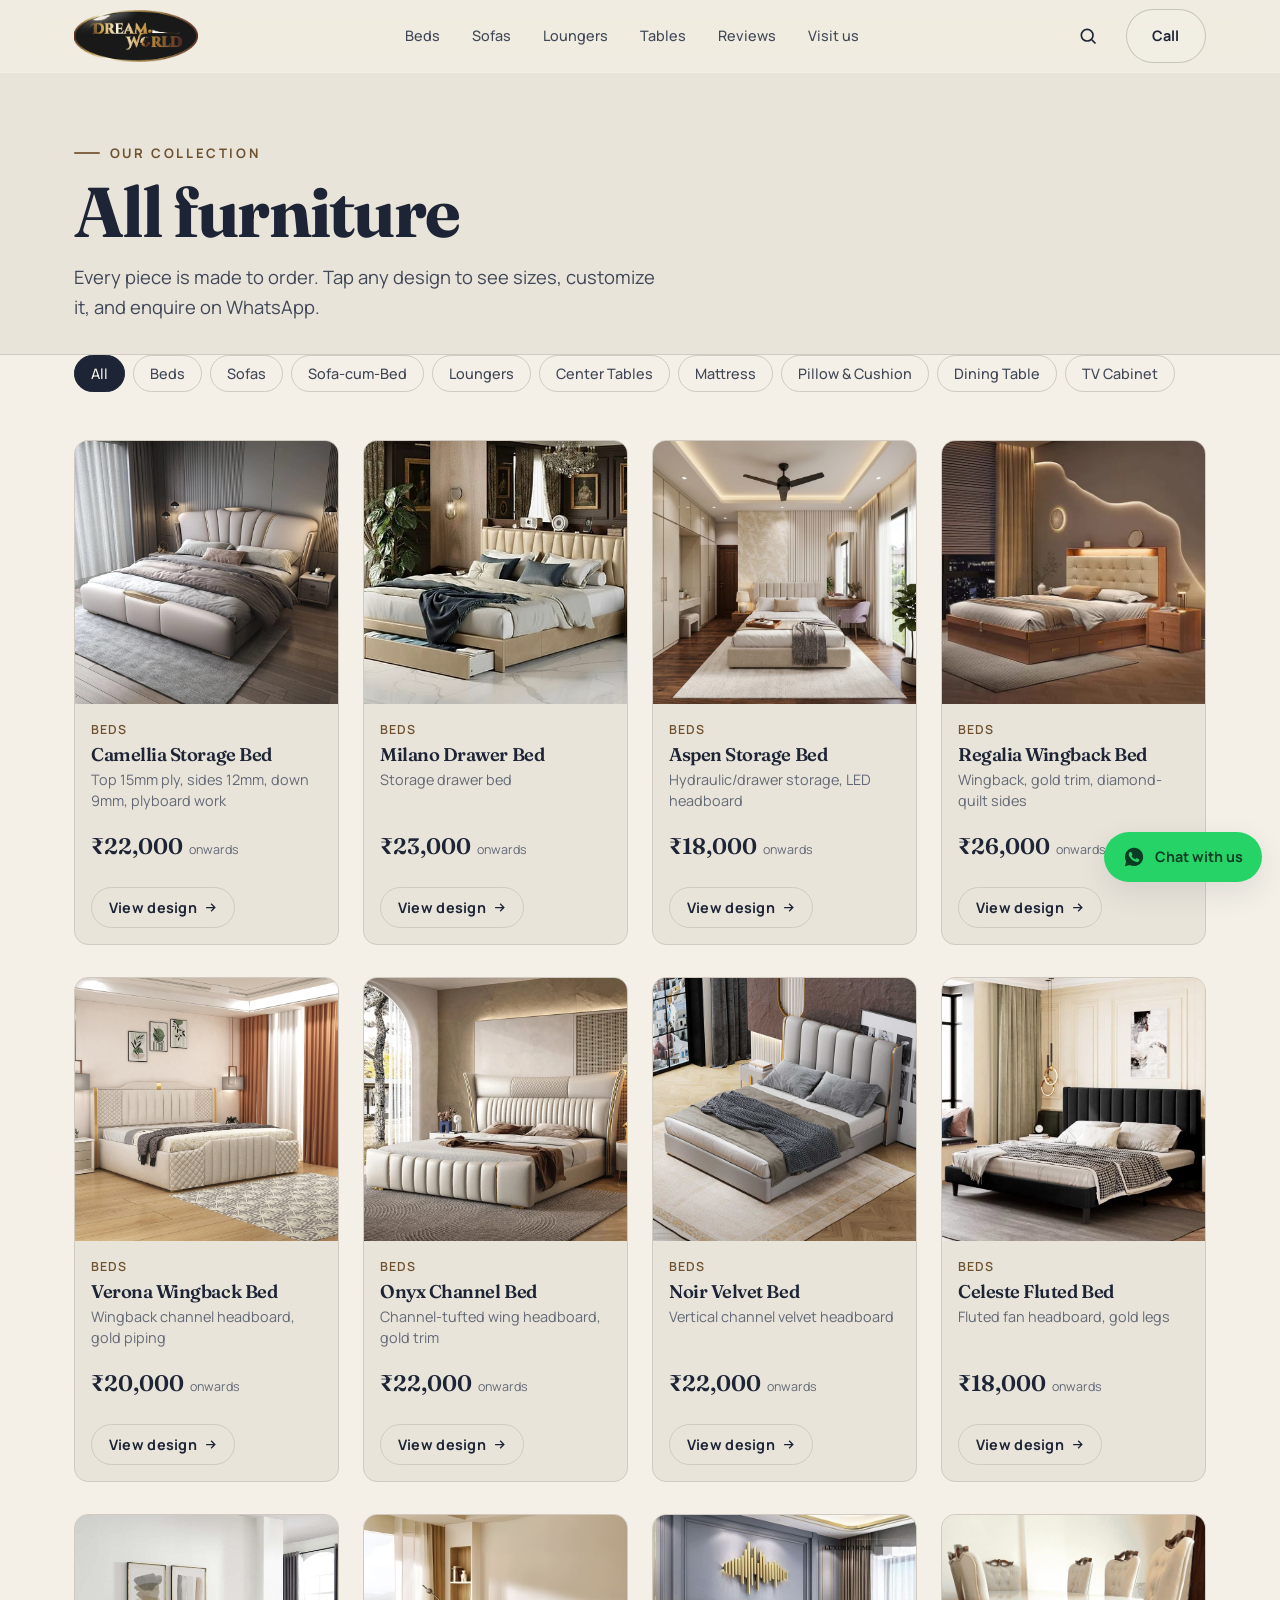
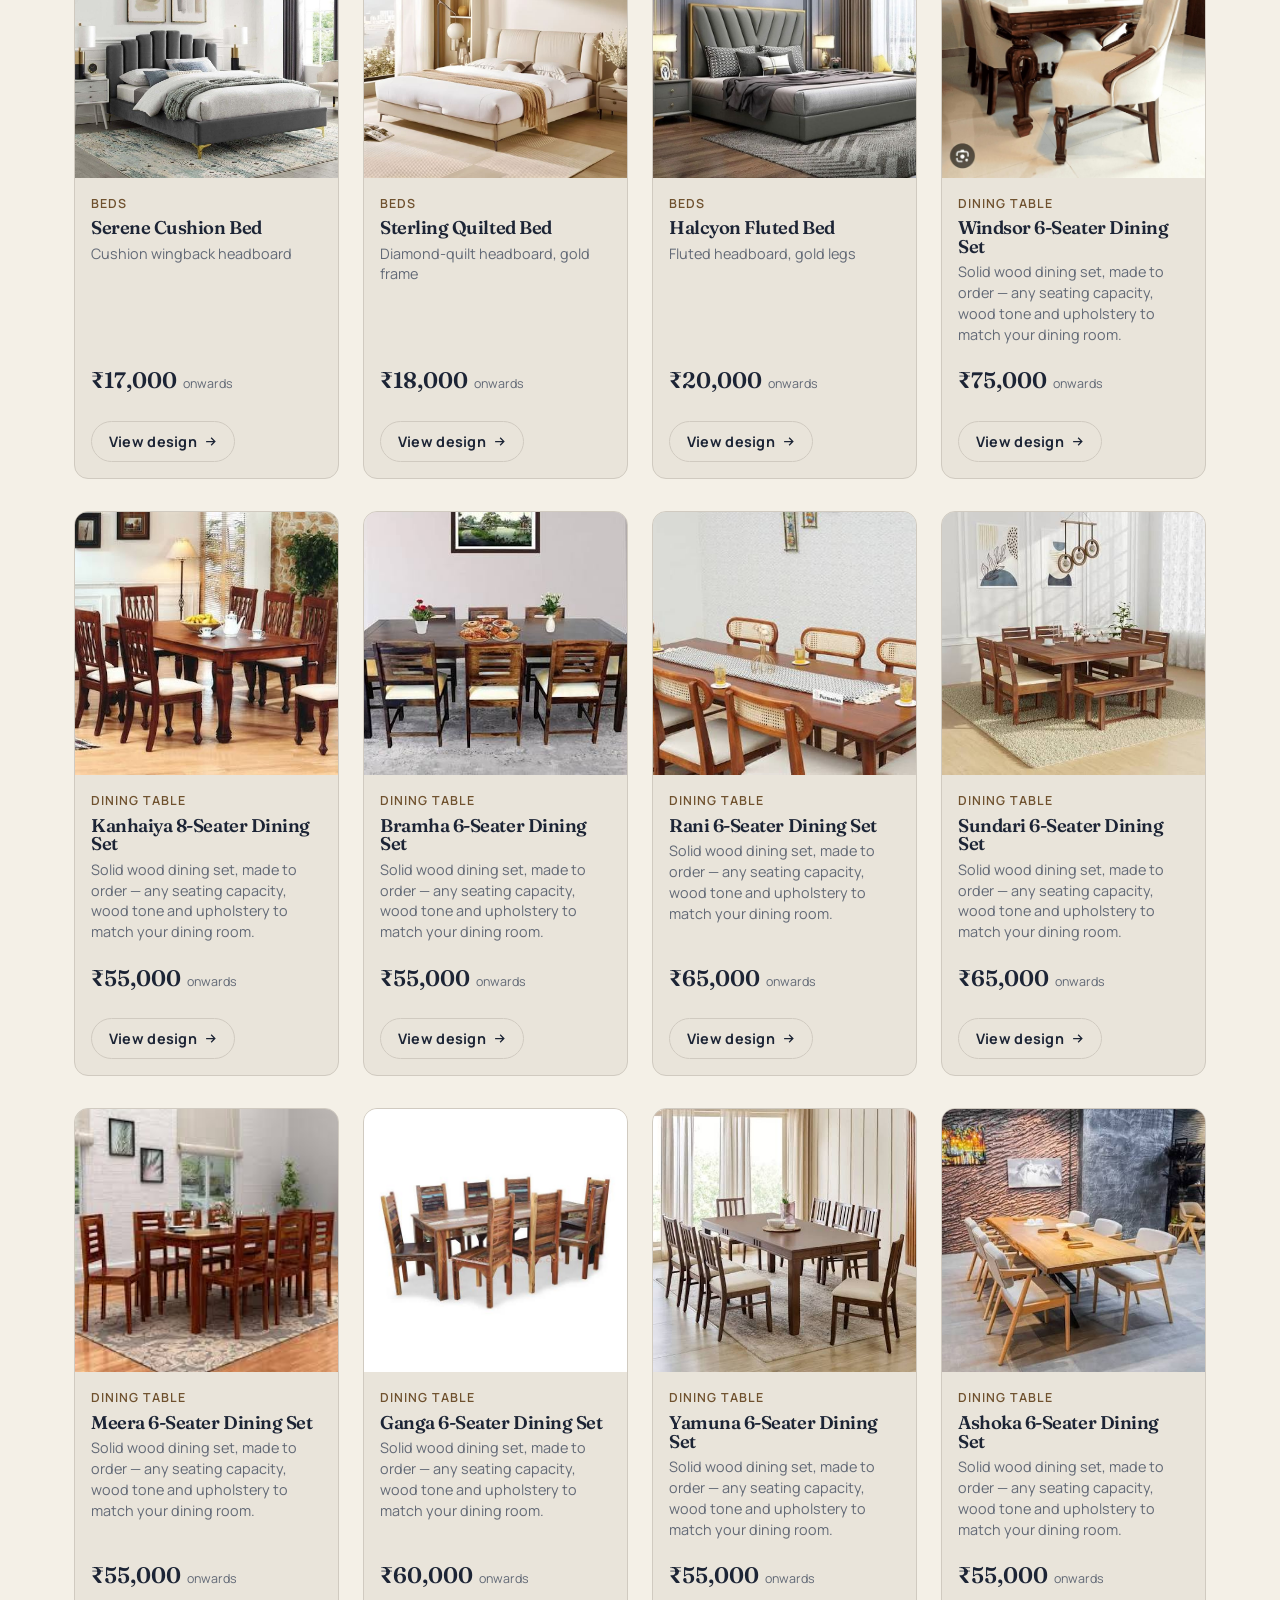
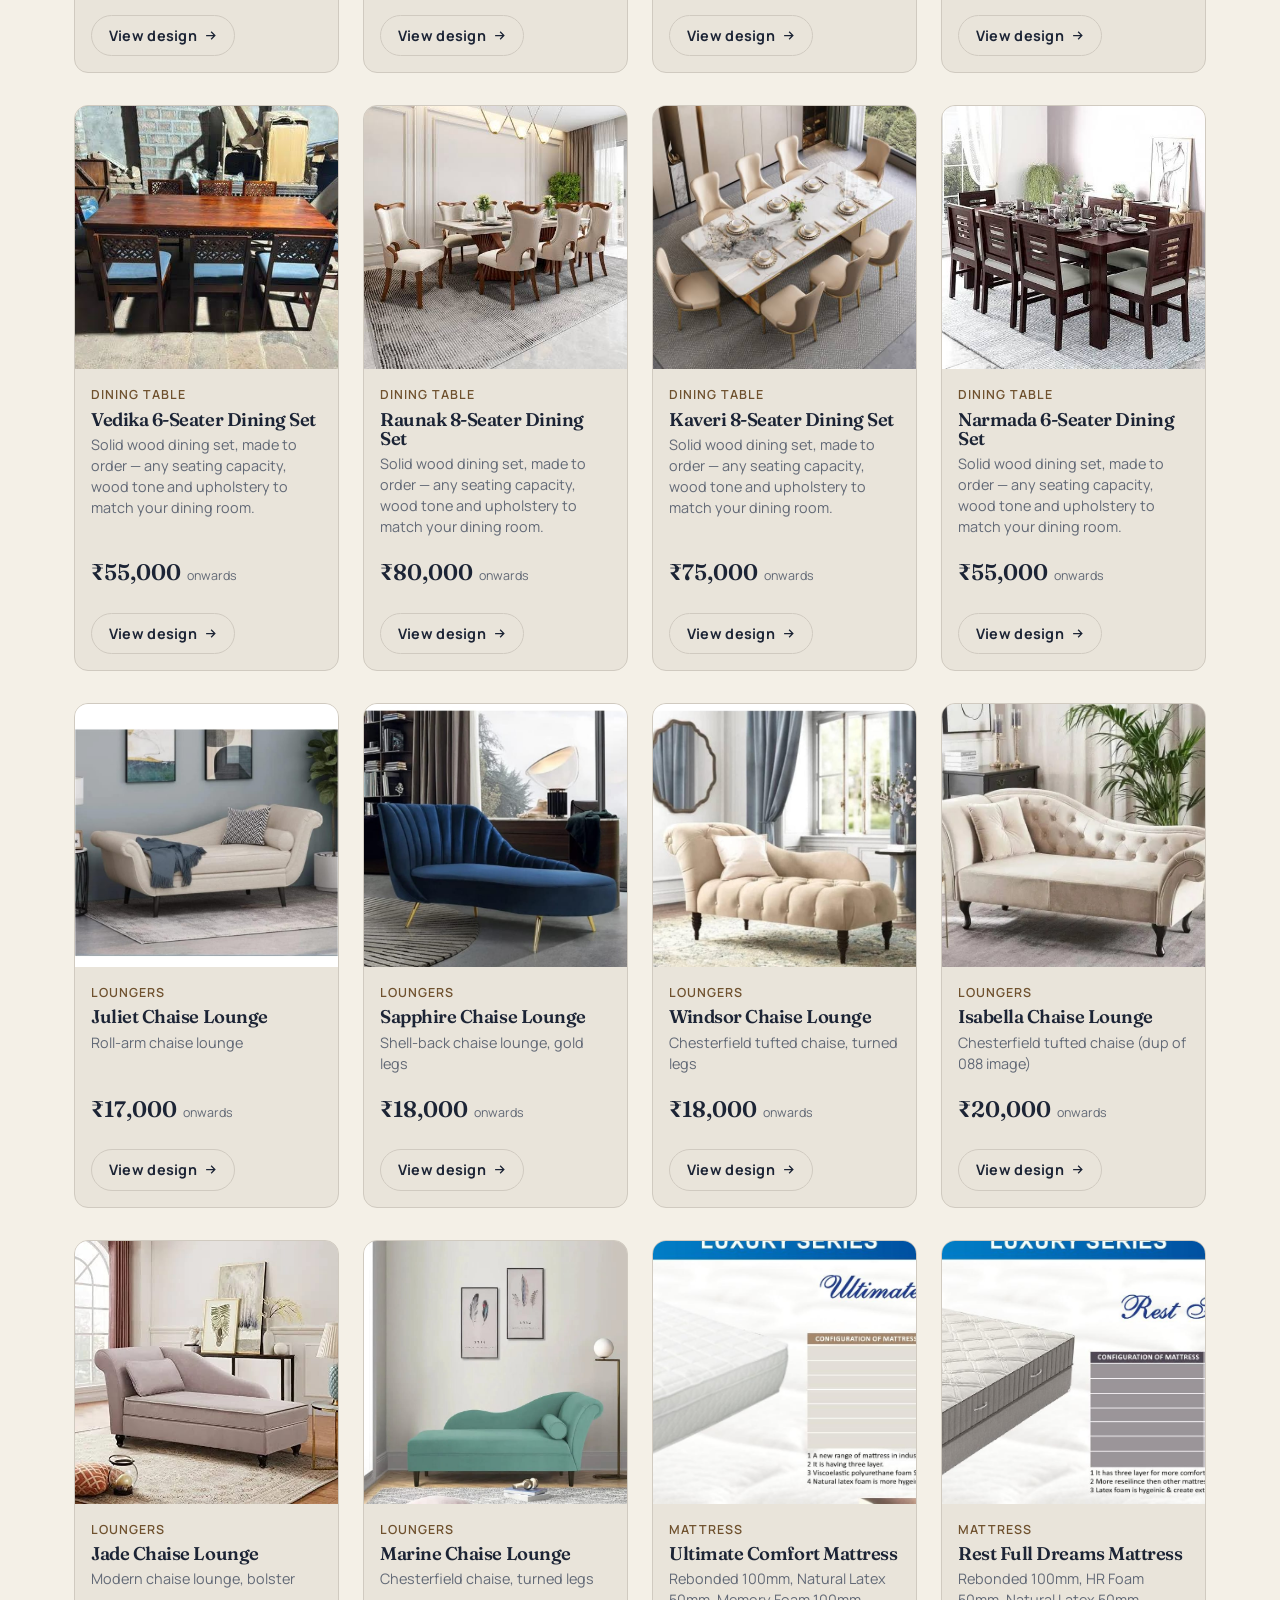
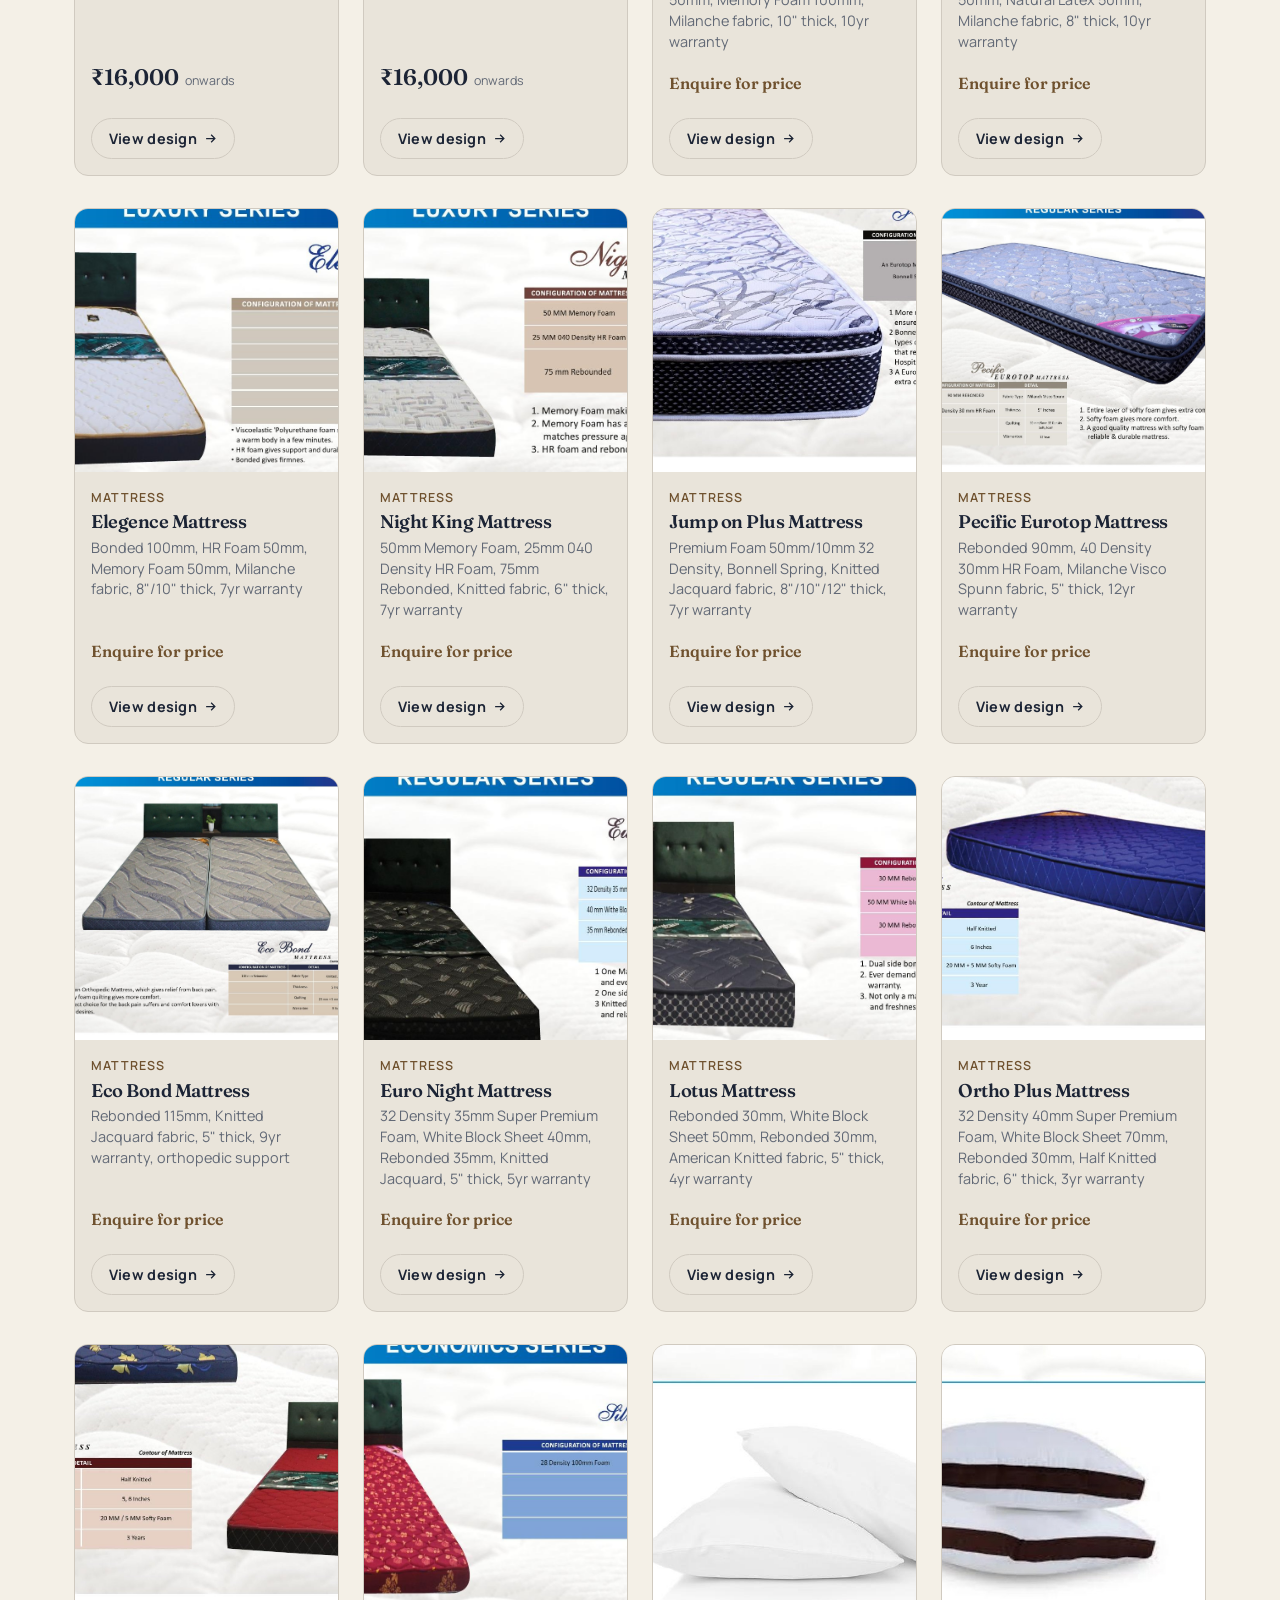
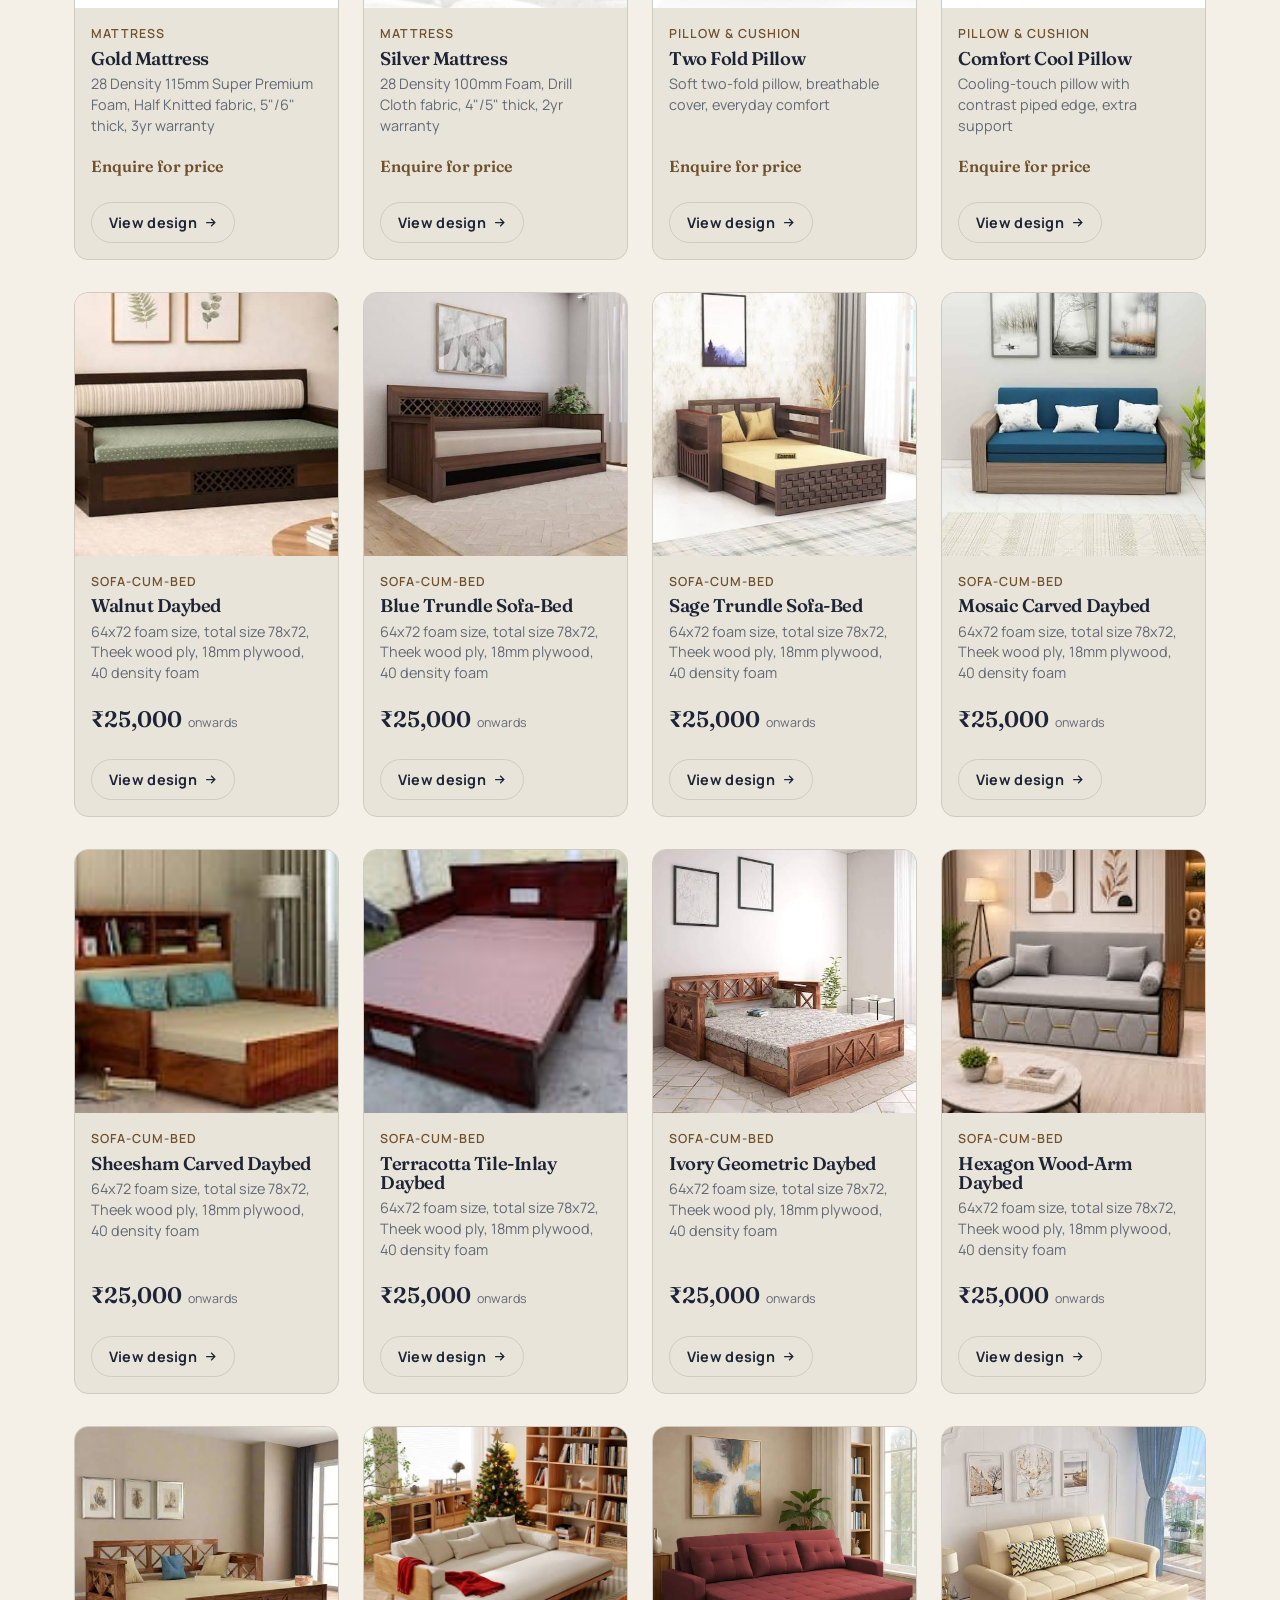
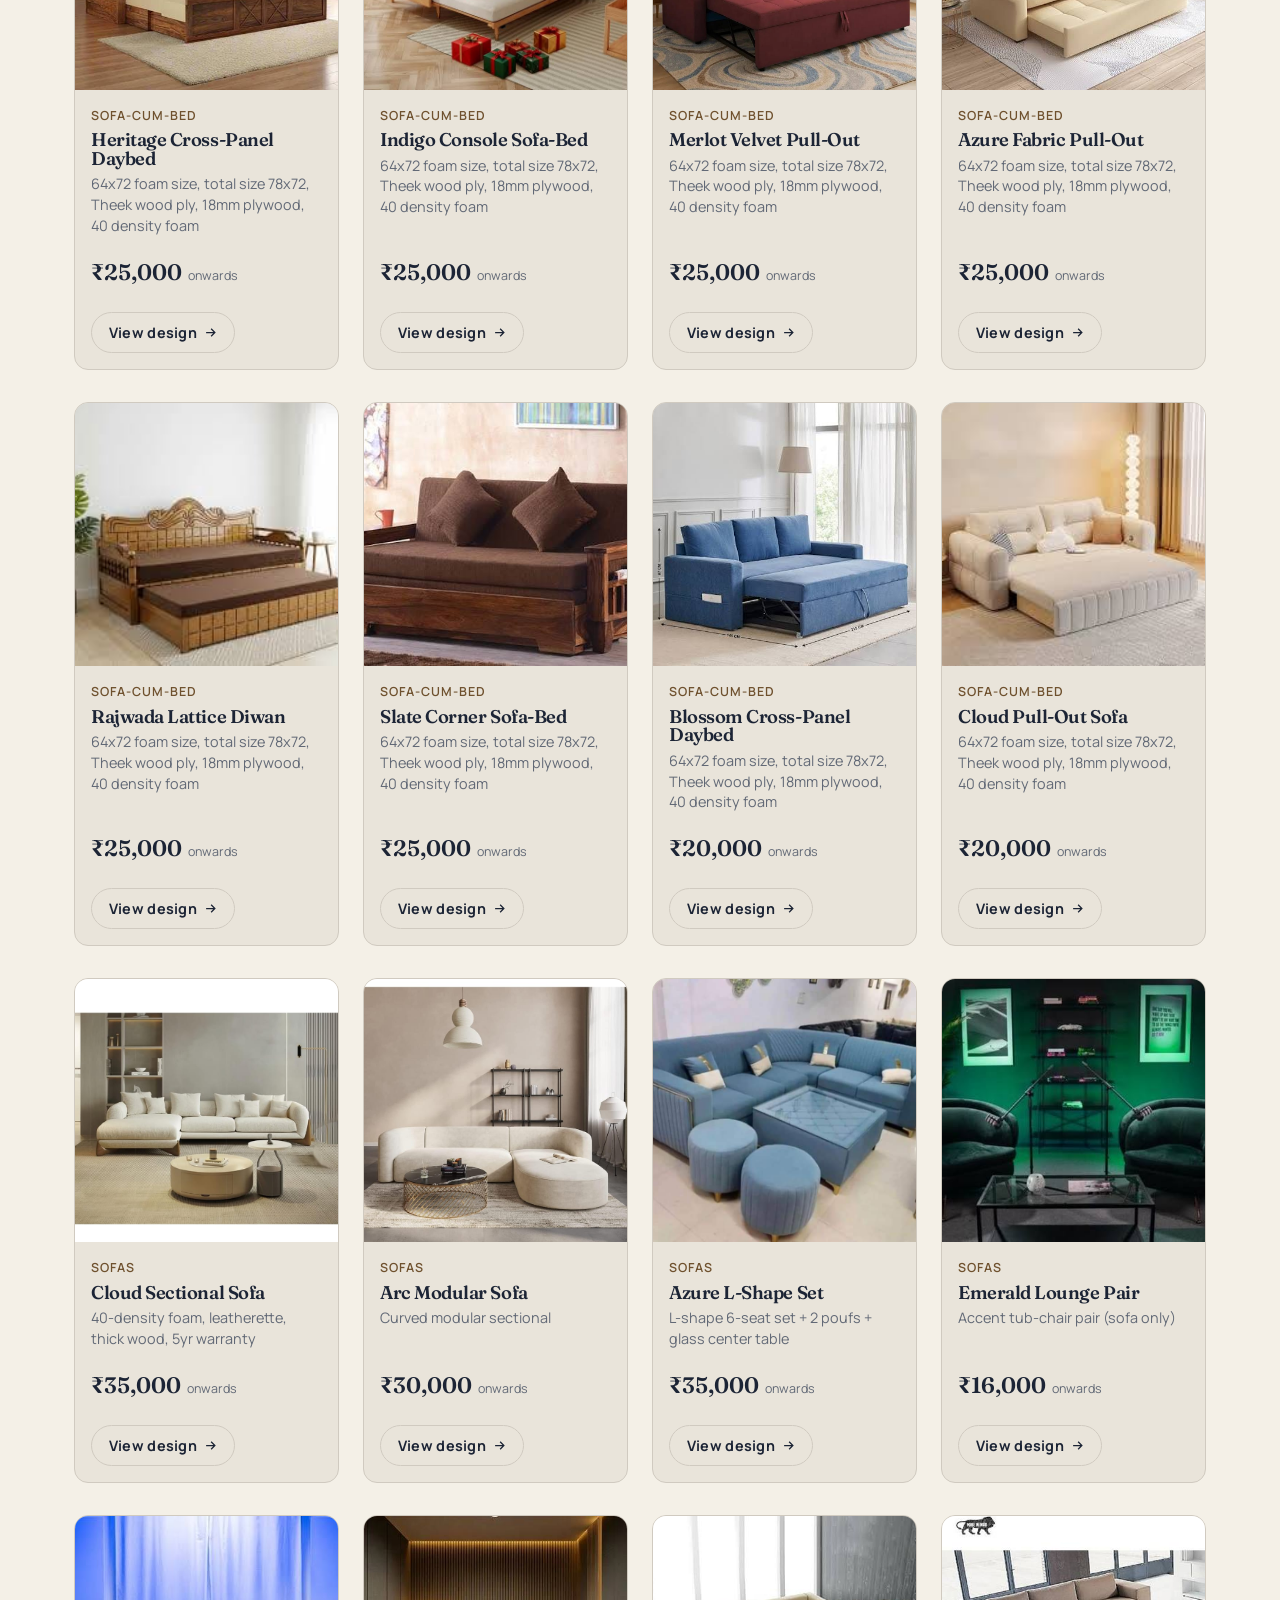
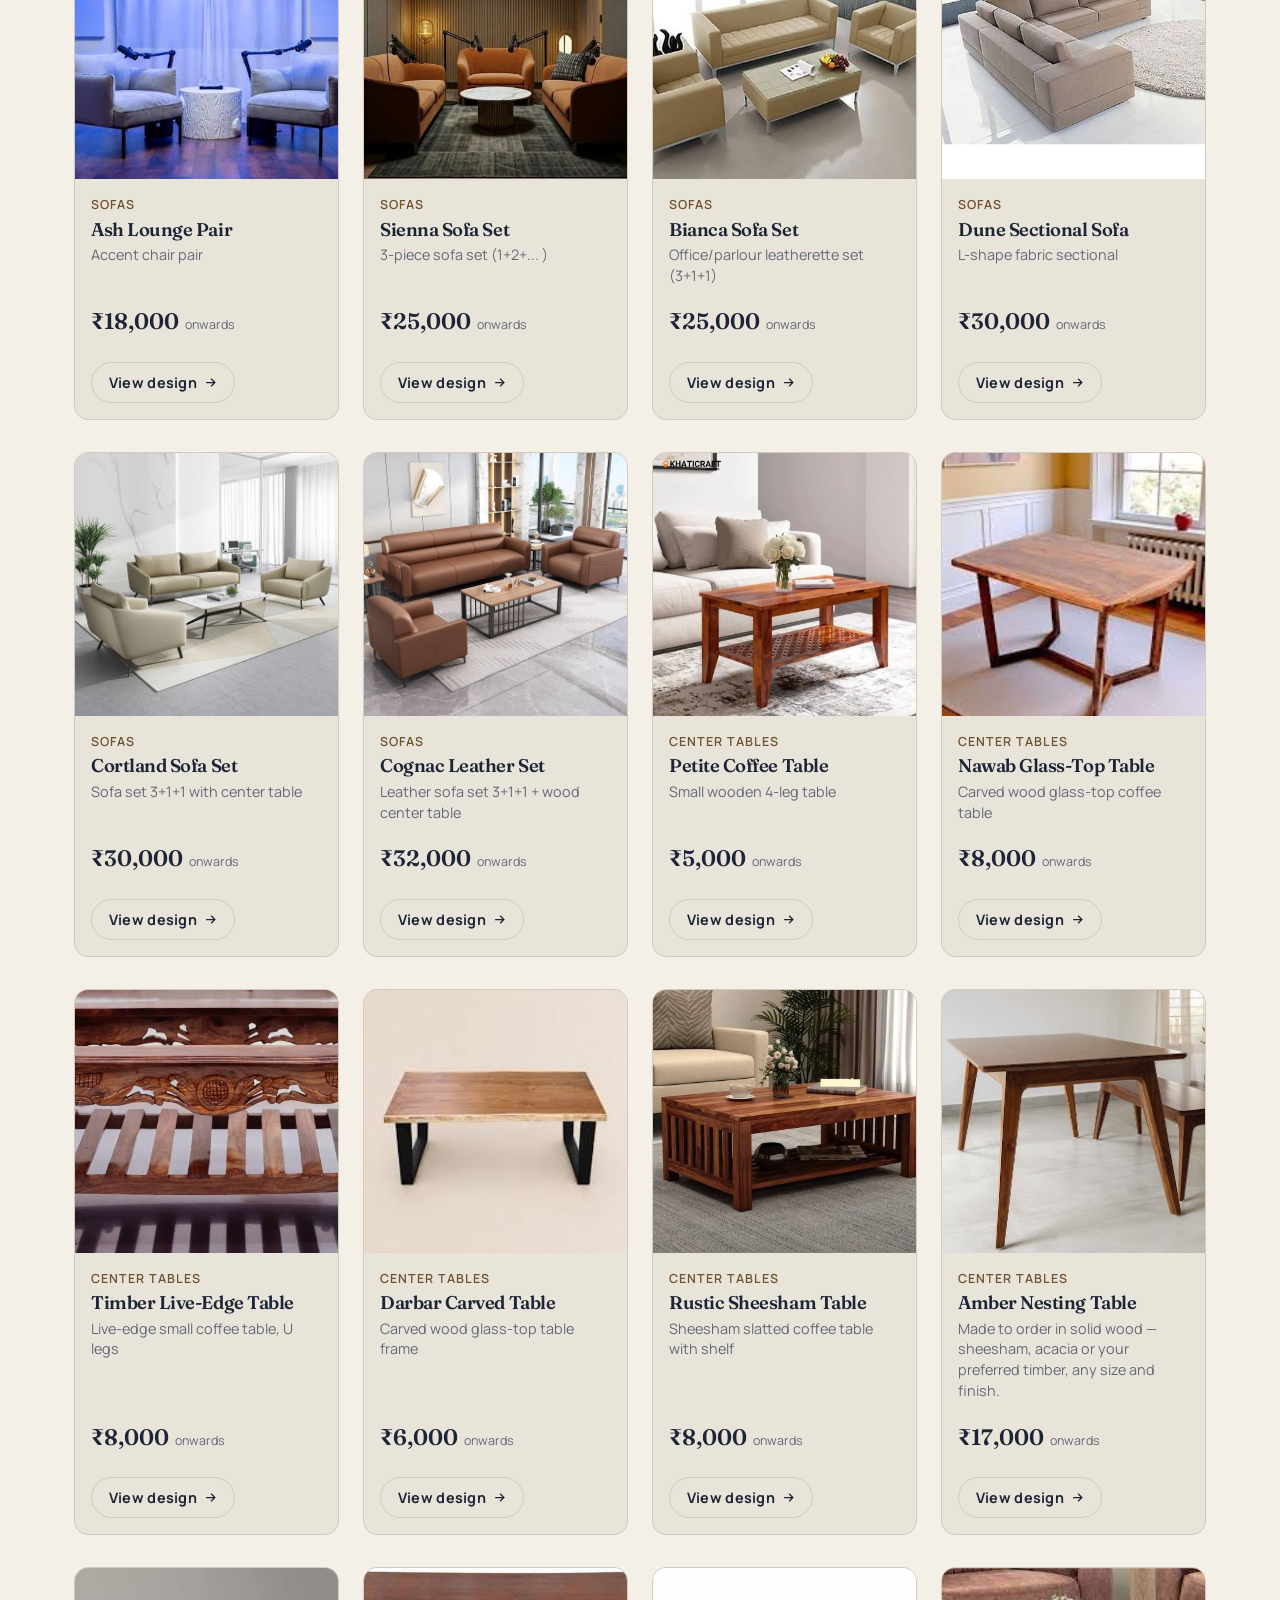
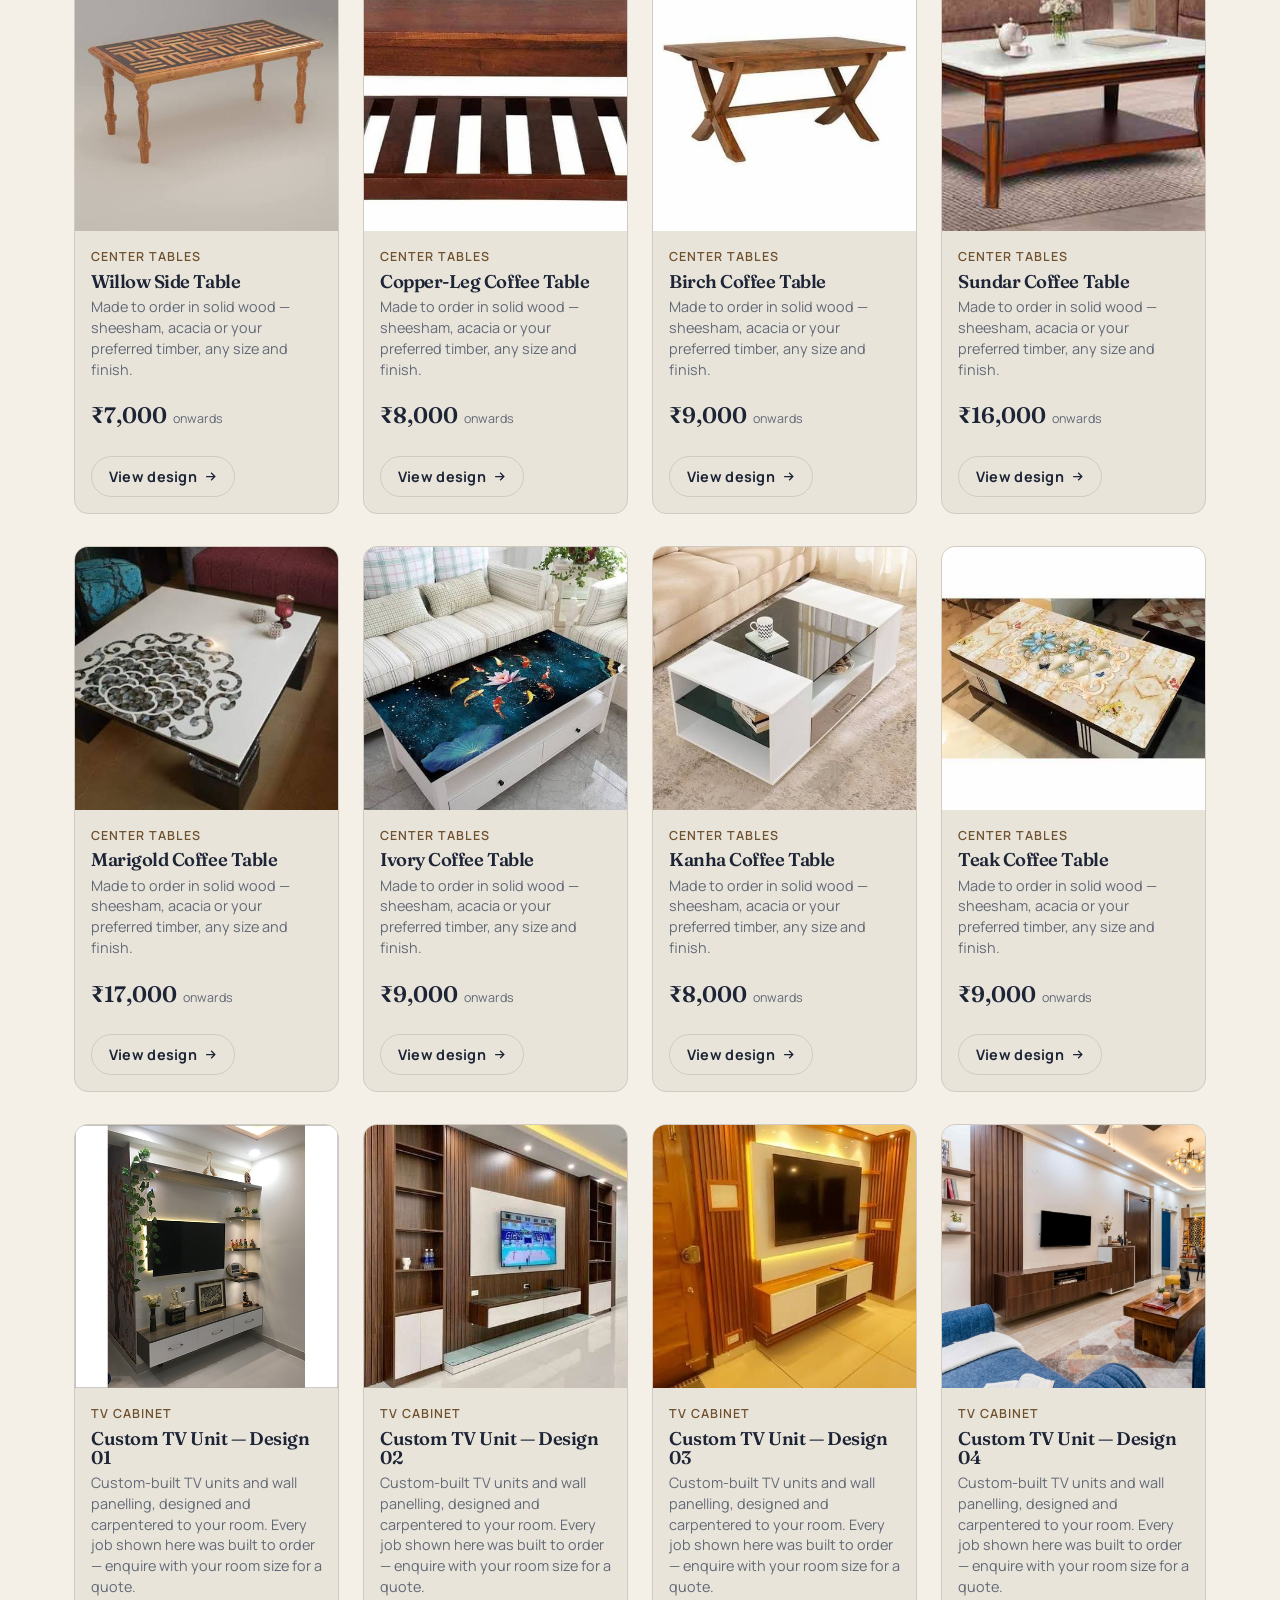
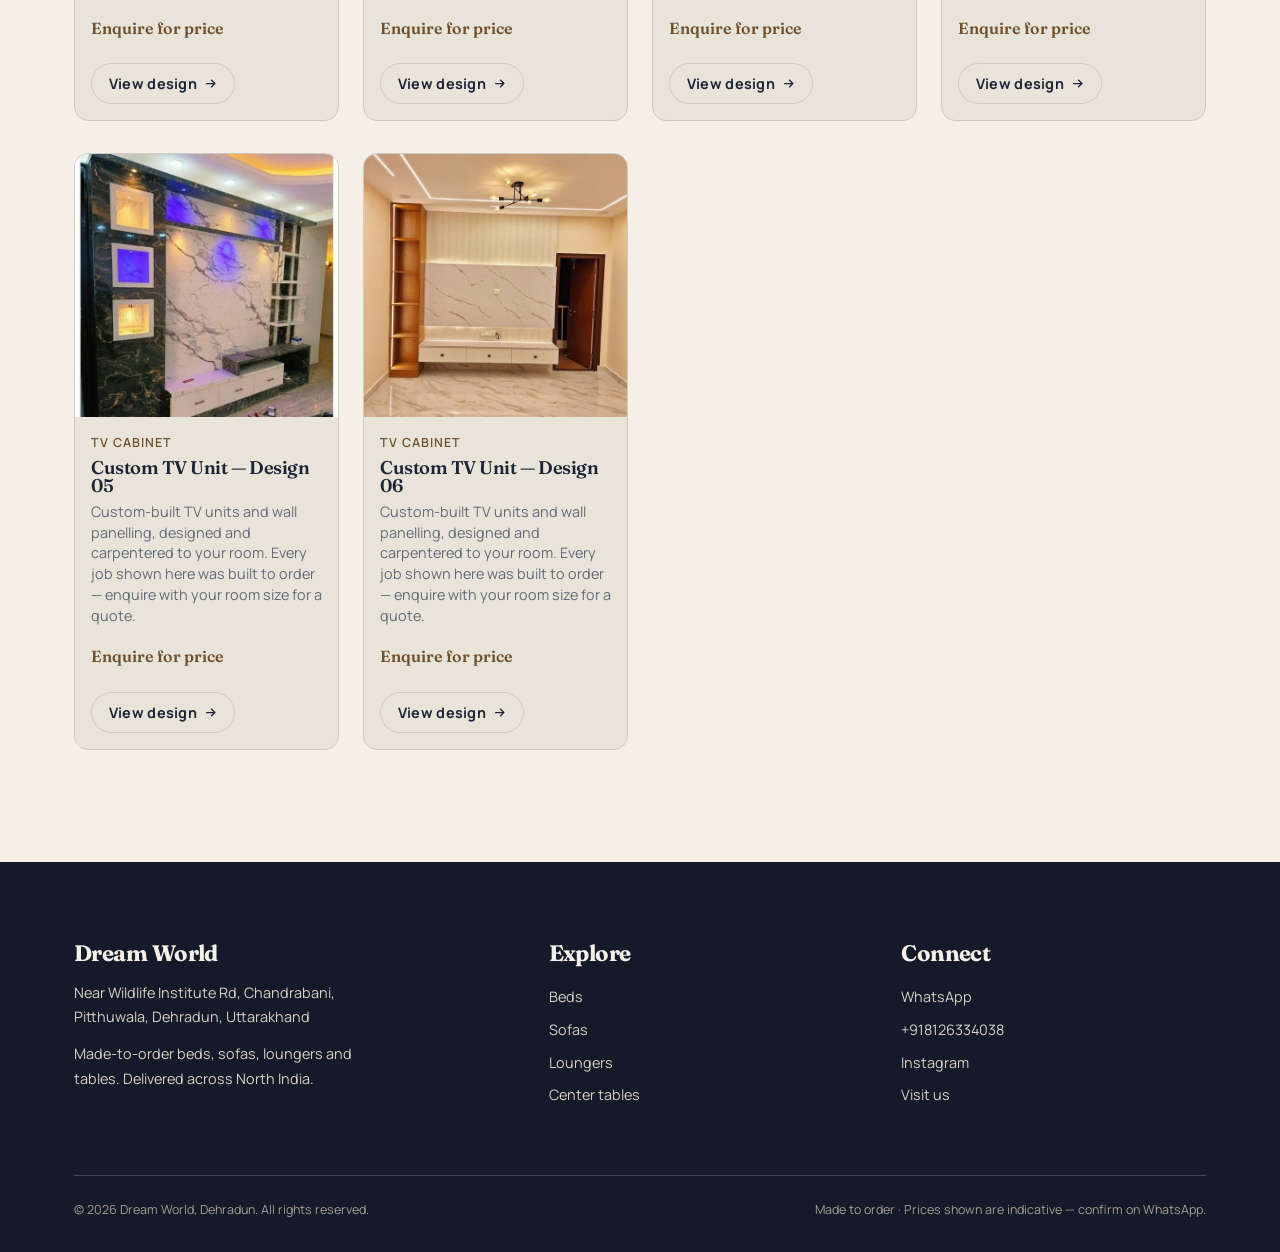
==== commit 06eb3c53: "feat: add Interior as a real product category in CMS + build Interior moves from coming-soon placeho" ====
--- a/05_build/collection.html
+++ b/05_build/collection.html
@@ -8,7 +8,7 @@
 <link rel="preconnect" href="https://fonts.googleapis.com">
 <link rel="preconnect" href="https://fonts.gstatic.com" crossorigin>
 <link href="https://fonts.googleapis.com/css2?family=Fraunces:opsz,wght@9..144,500;9..144,600;9..144,700&family=Manrope:wght@400;500;600;700&display=swap" rel="stylesheet">
-<link rel="stylesheet" href="assets/css/site.css?v=23">
+<link rel="stylesheet" href="assets/css/site.css?v=24">
 </head>
 <body>
 <div id="header"></div>
@@ -35,7 +35,7 @@
 </main>
 
 <div id="footer"></div>
-<script src="assets/js/data.js?v=23"></script>
-<script src="assets/js/site.js?v=23"></script>
+<script src="assets/js/data.js?v=24"></script>
+<script src="assets/js/site.js?v=24"></script>
 </body>
 </html>
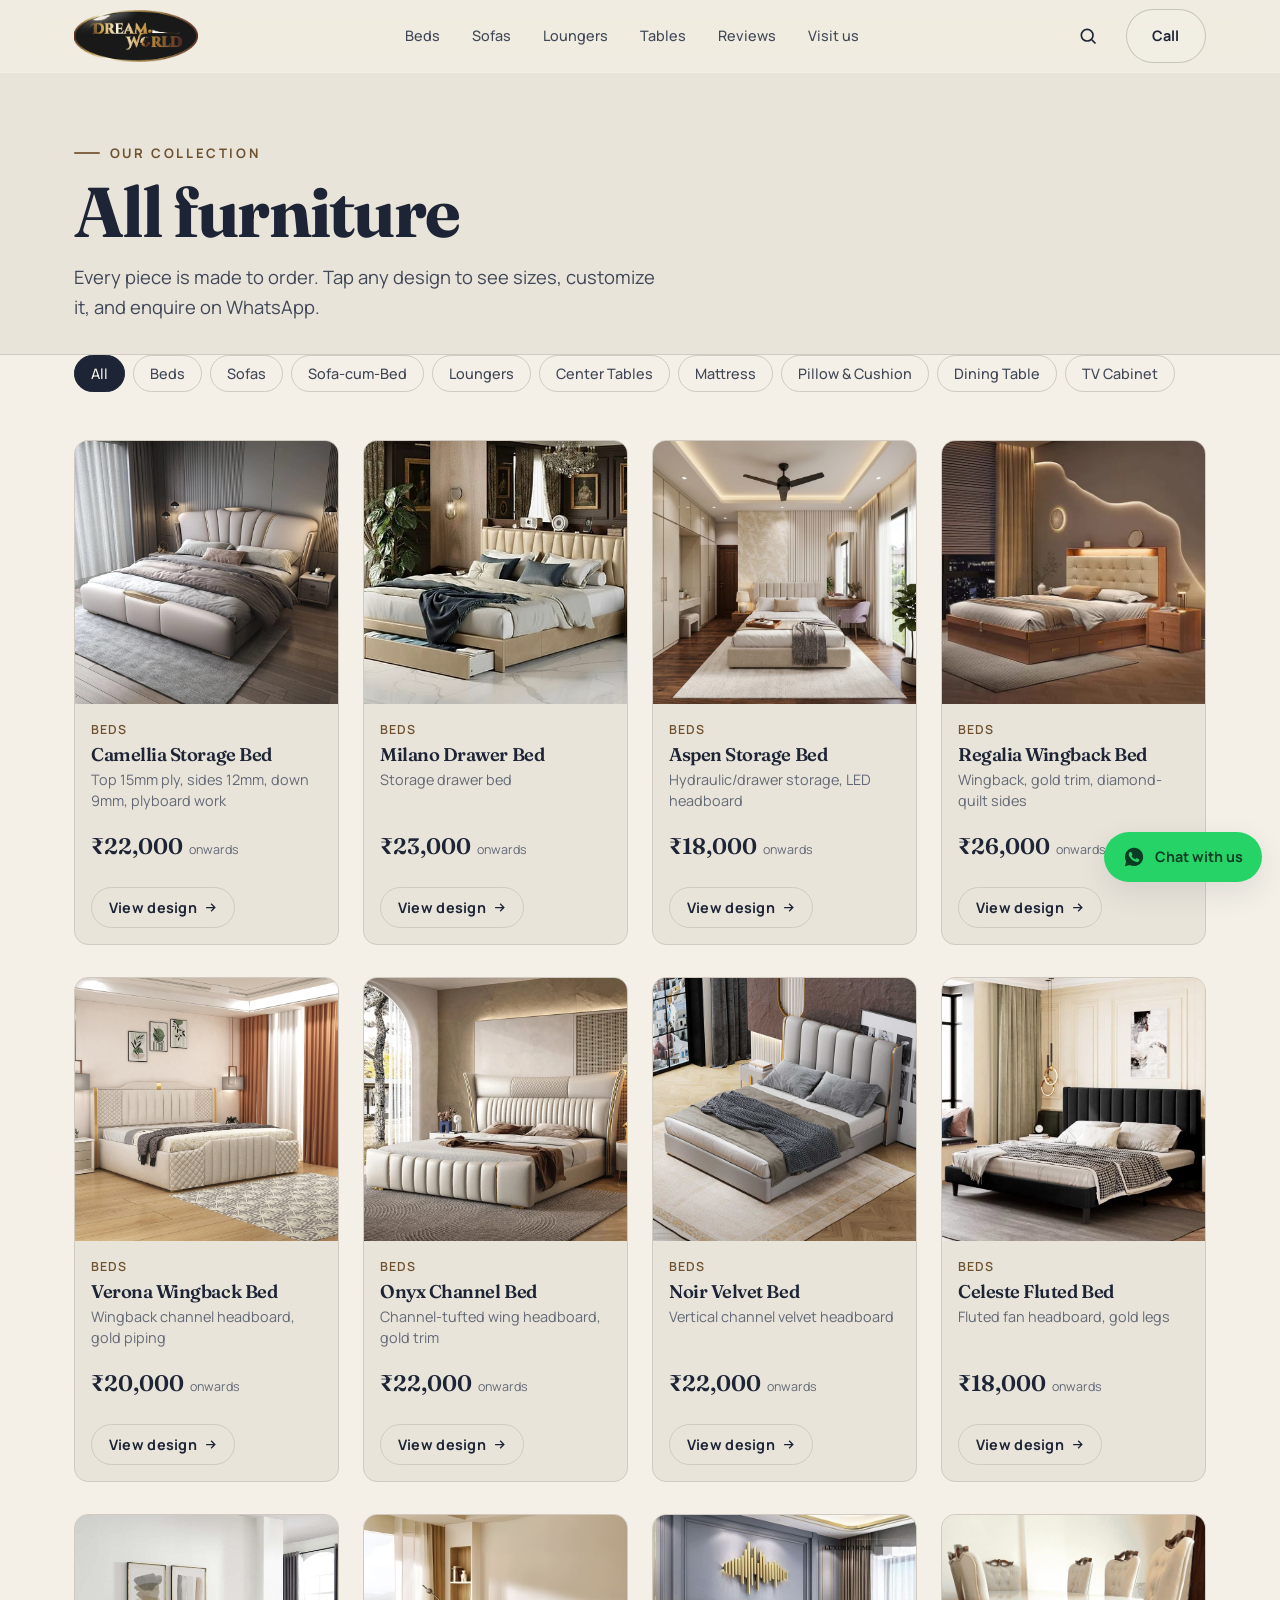
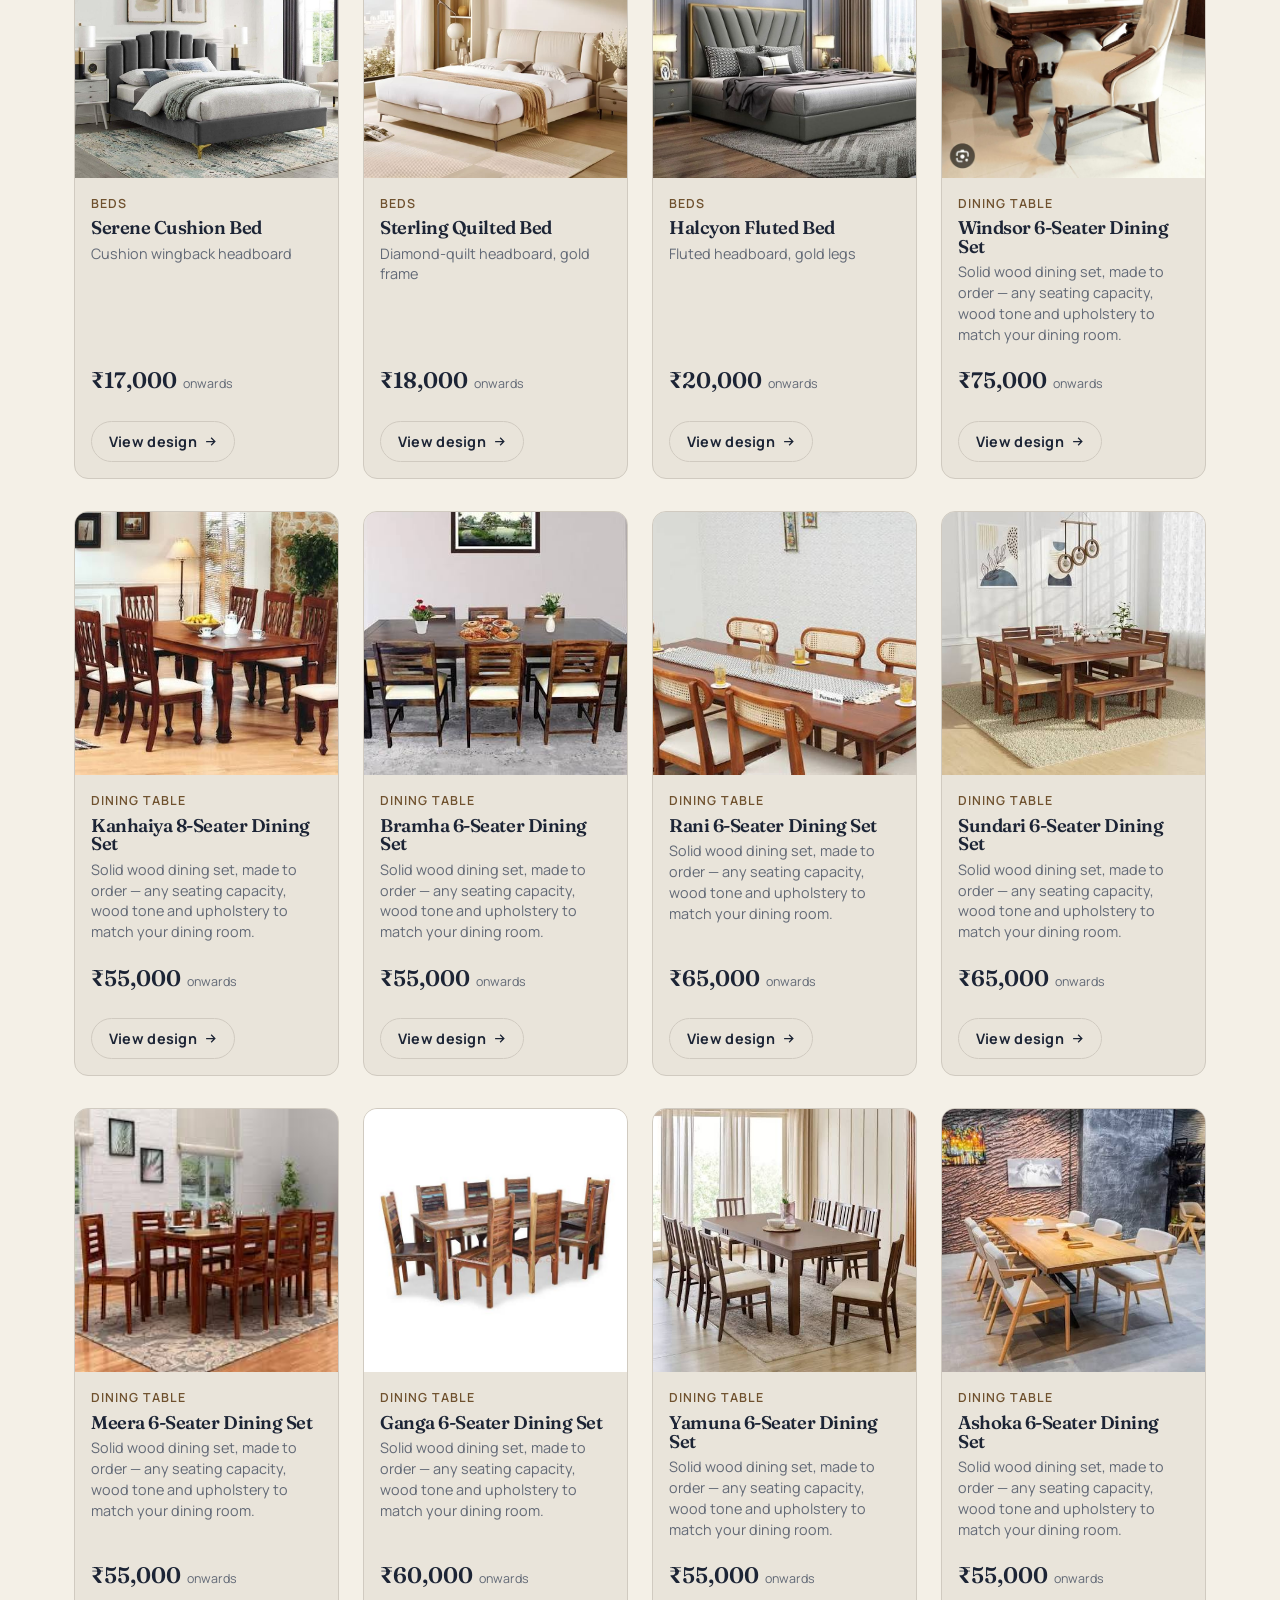
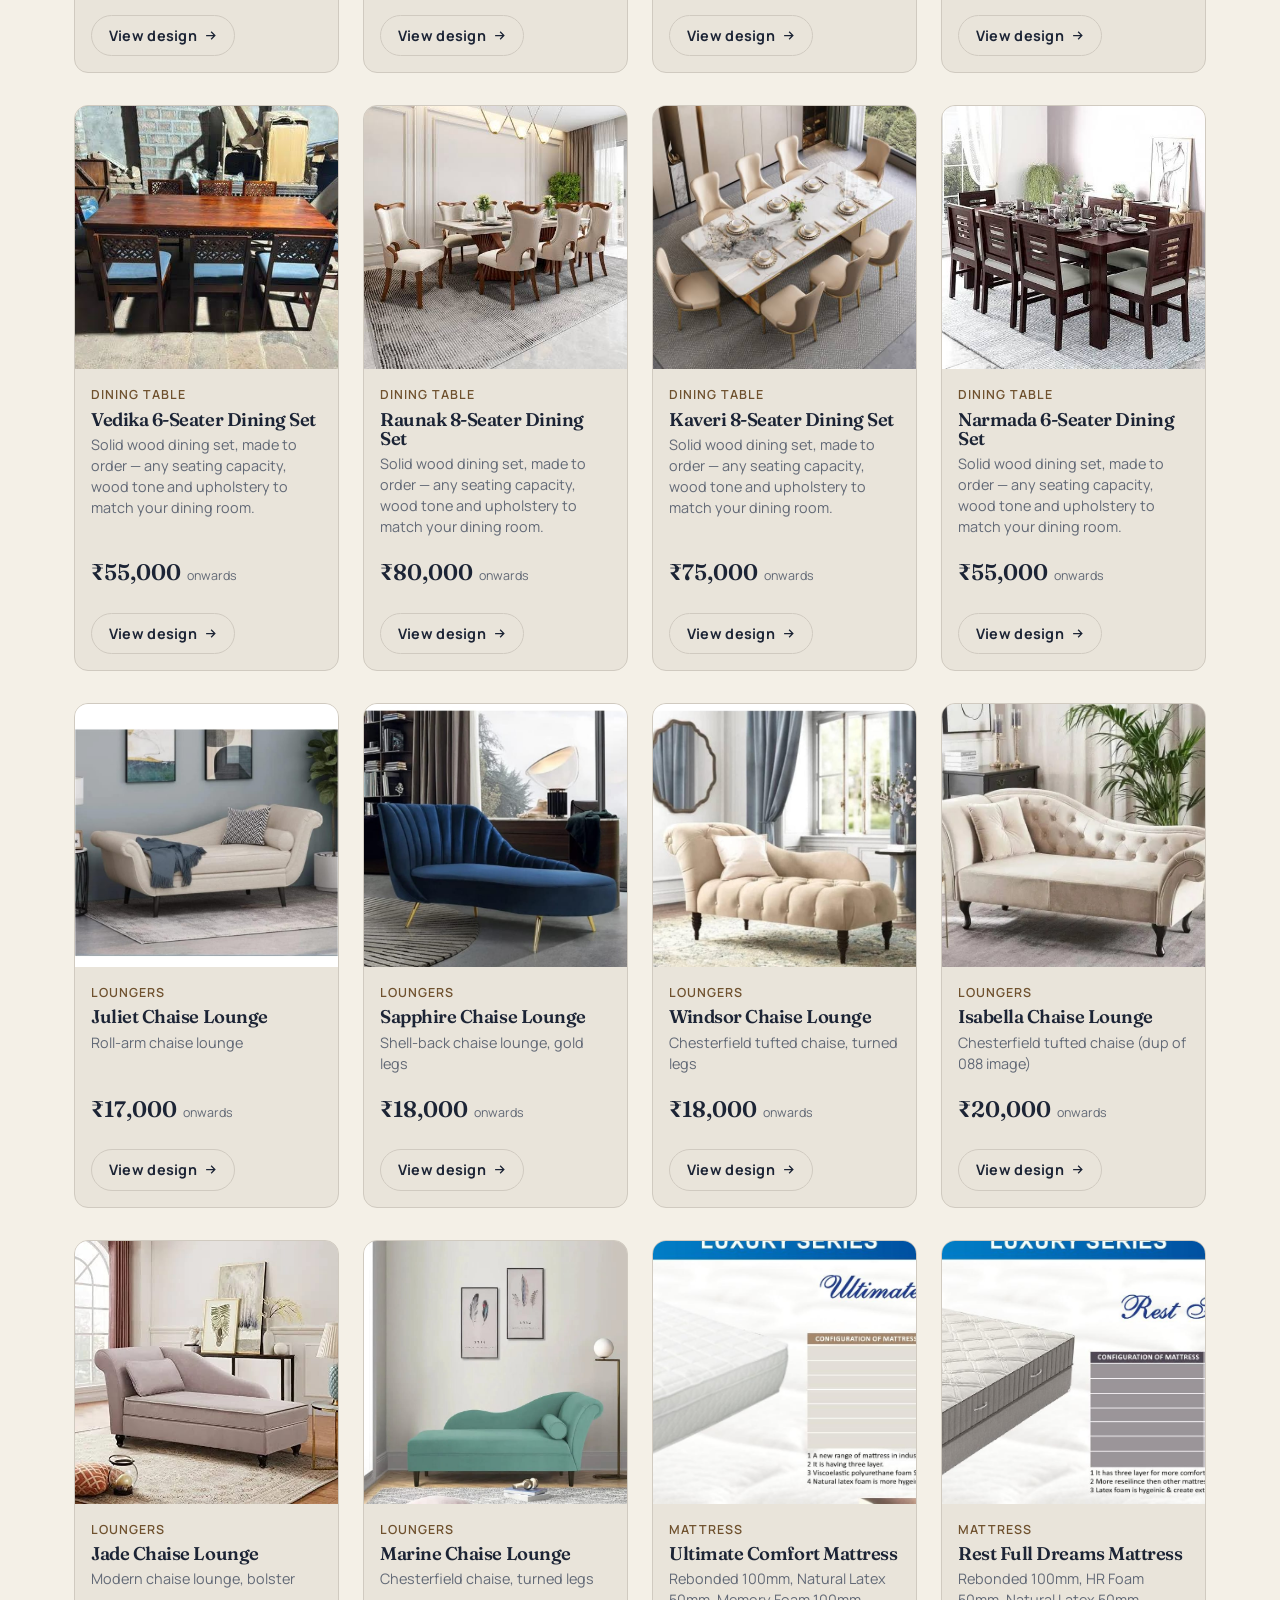
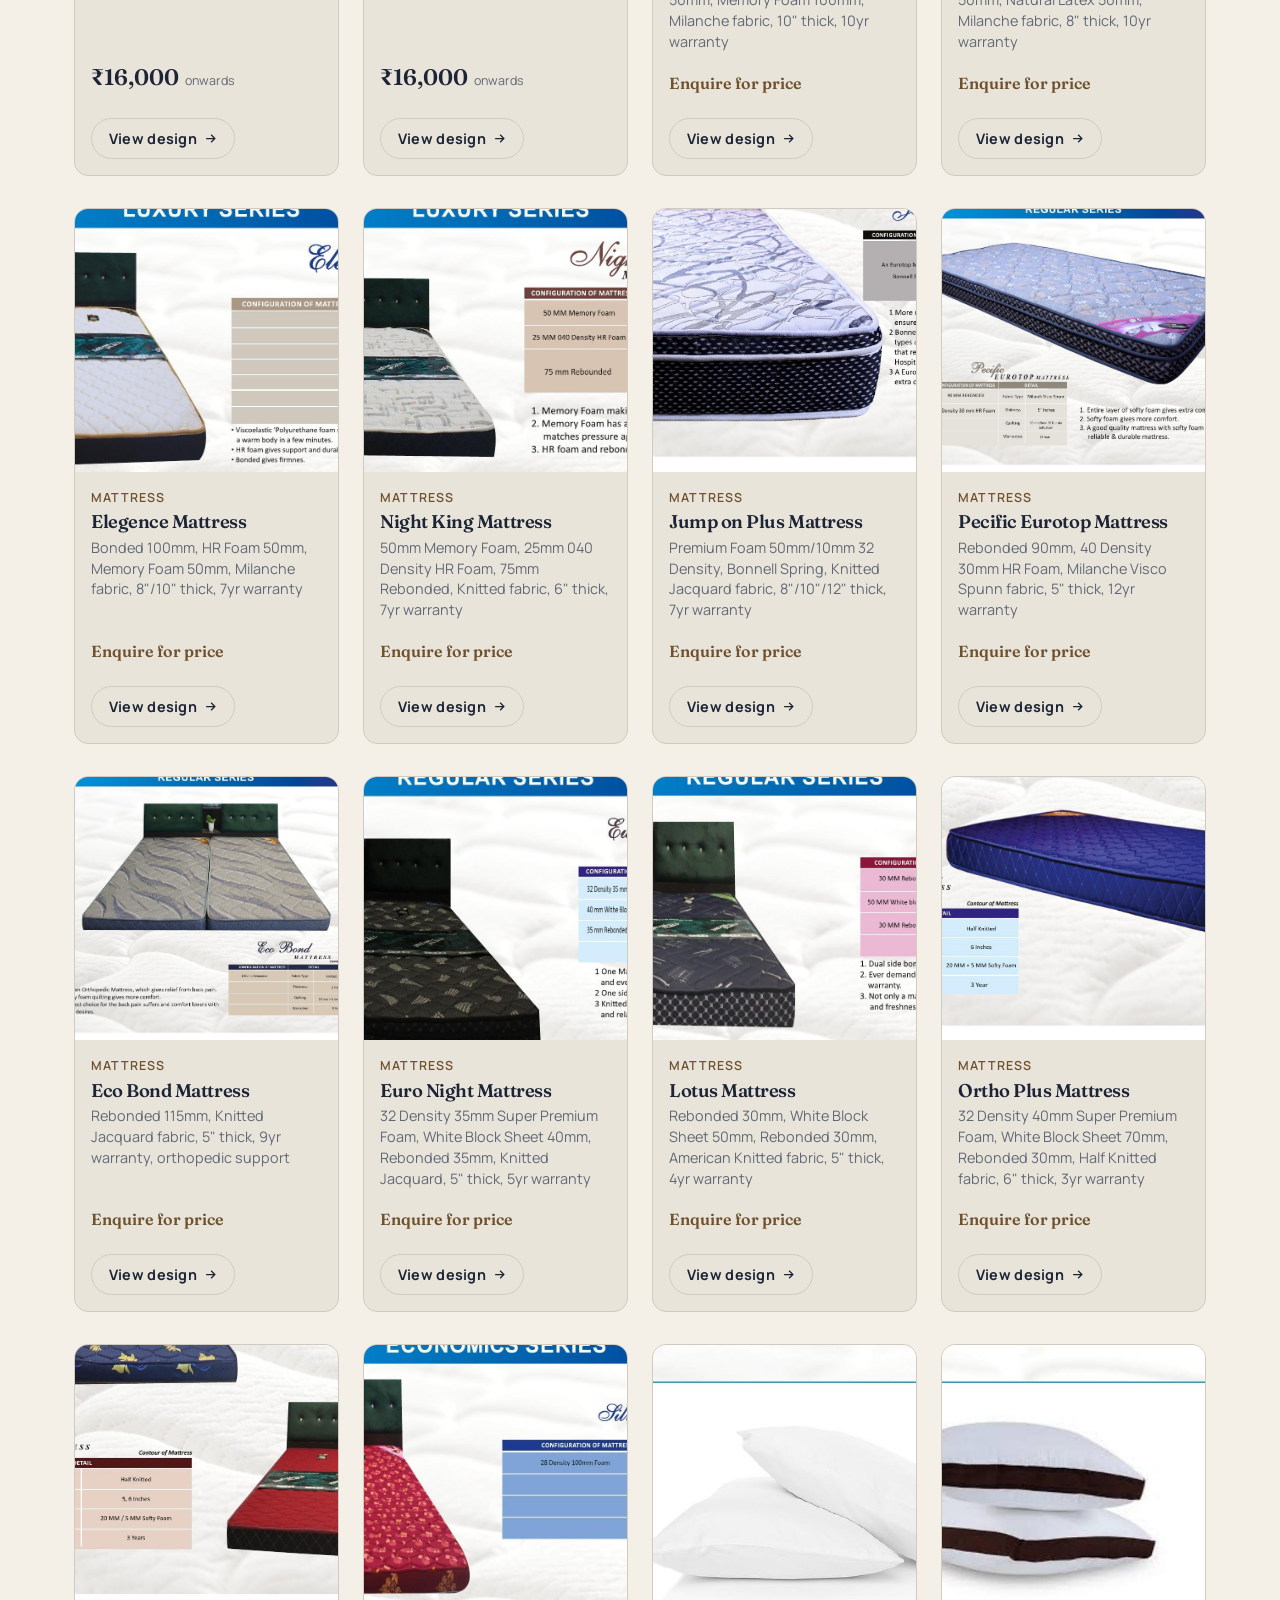
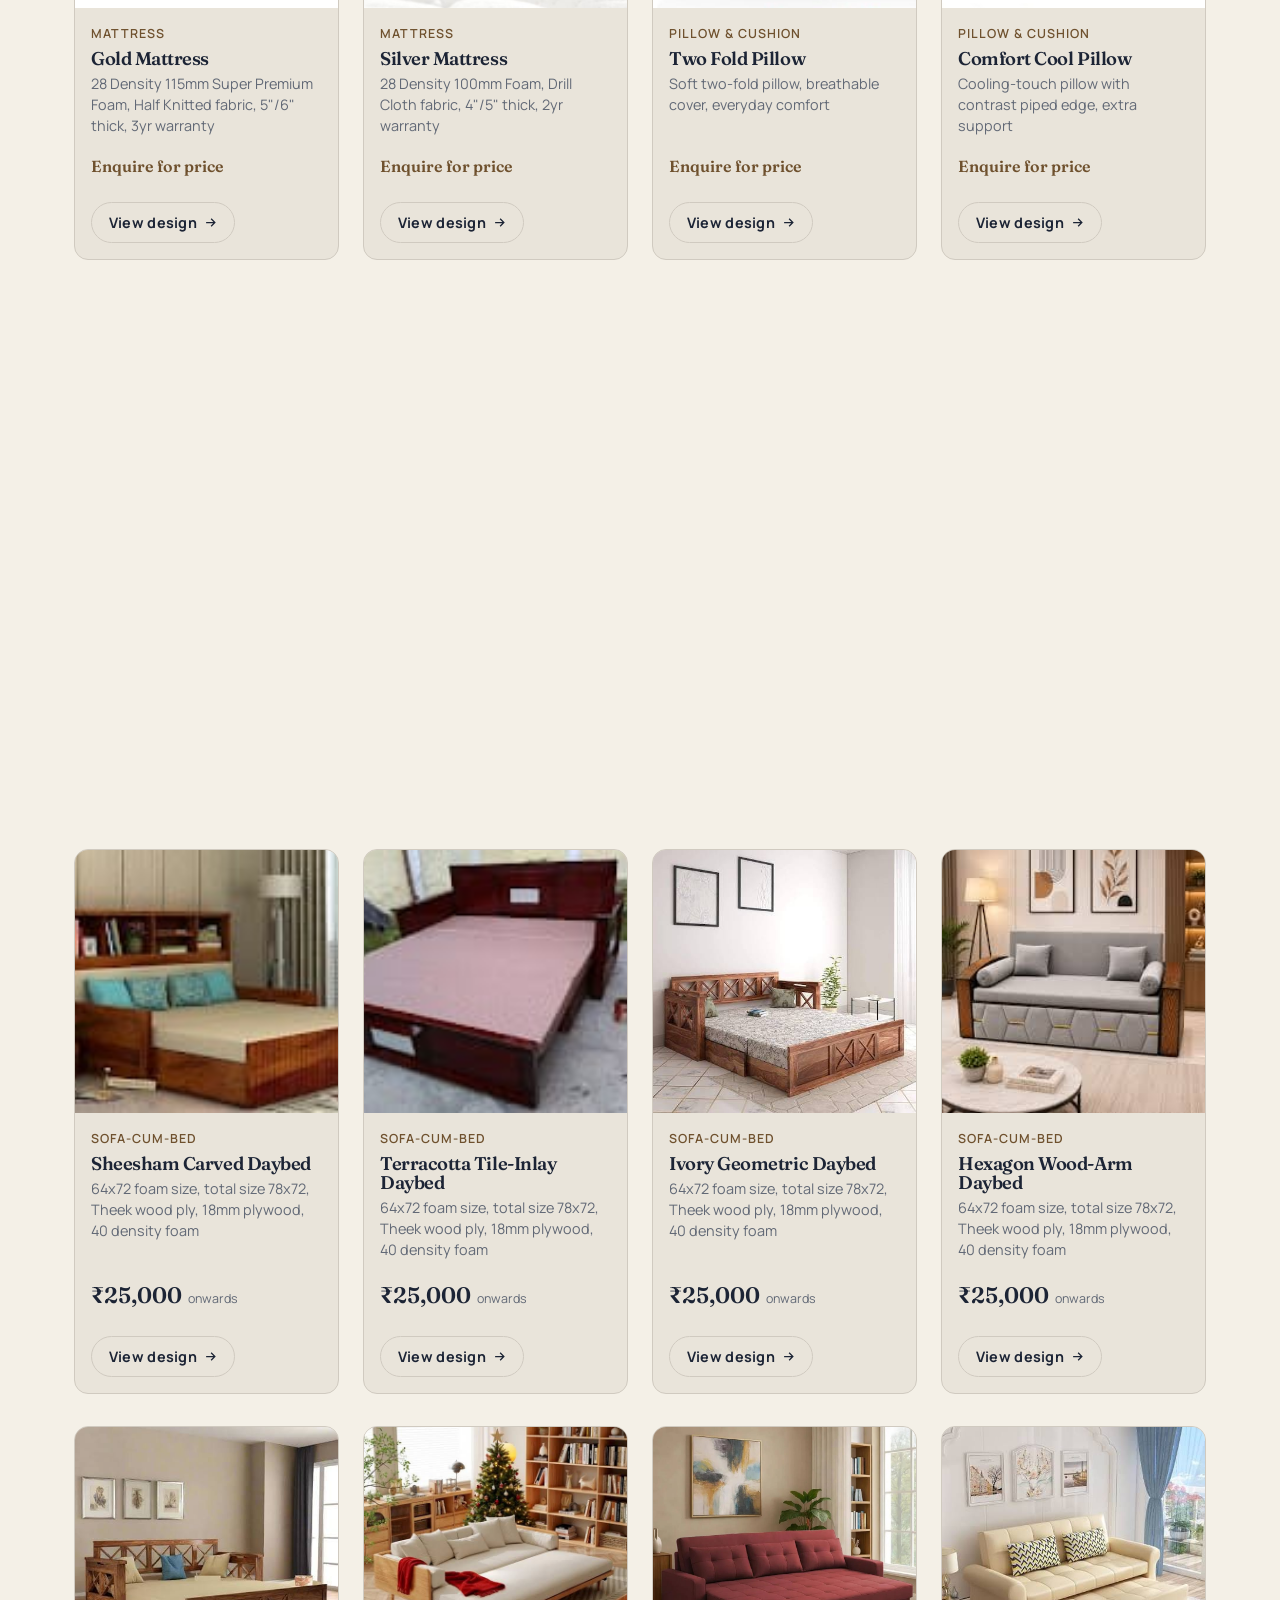
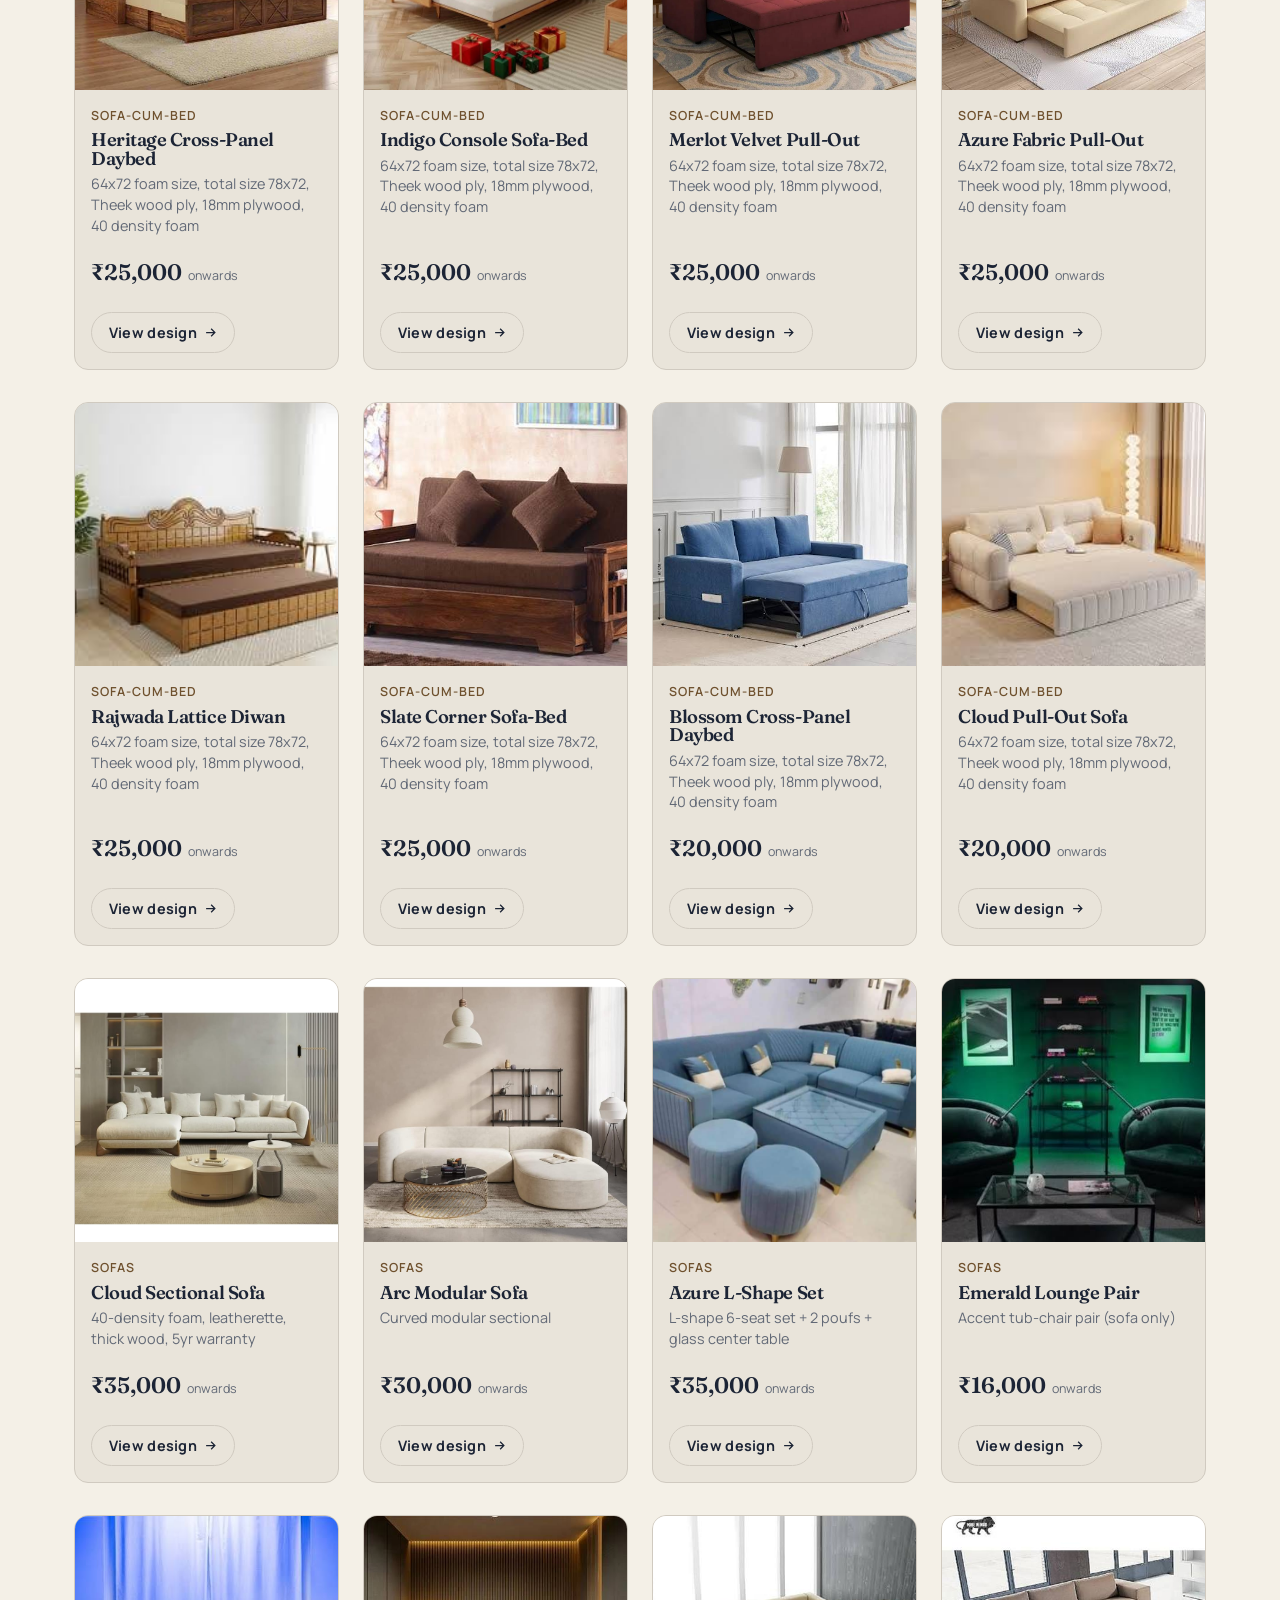
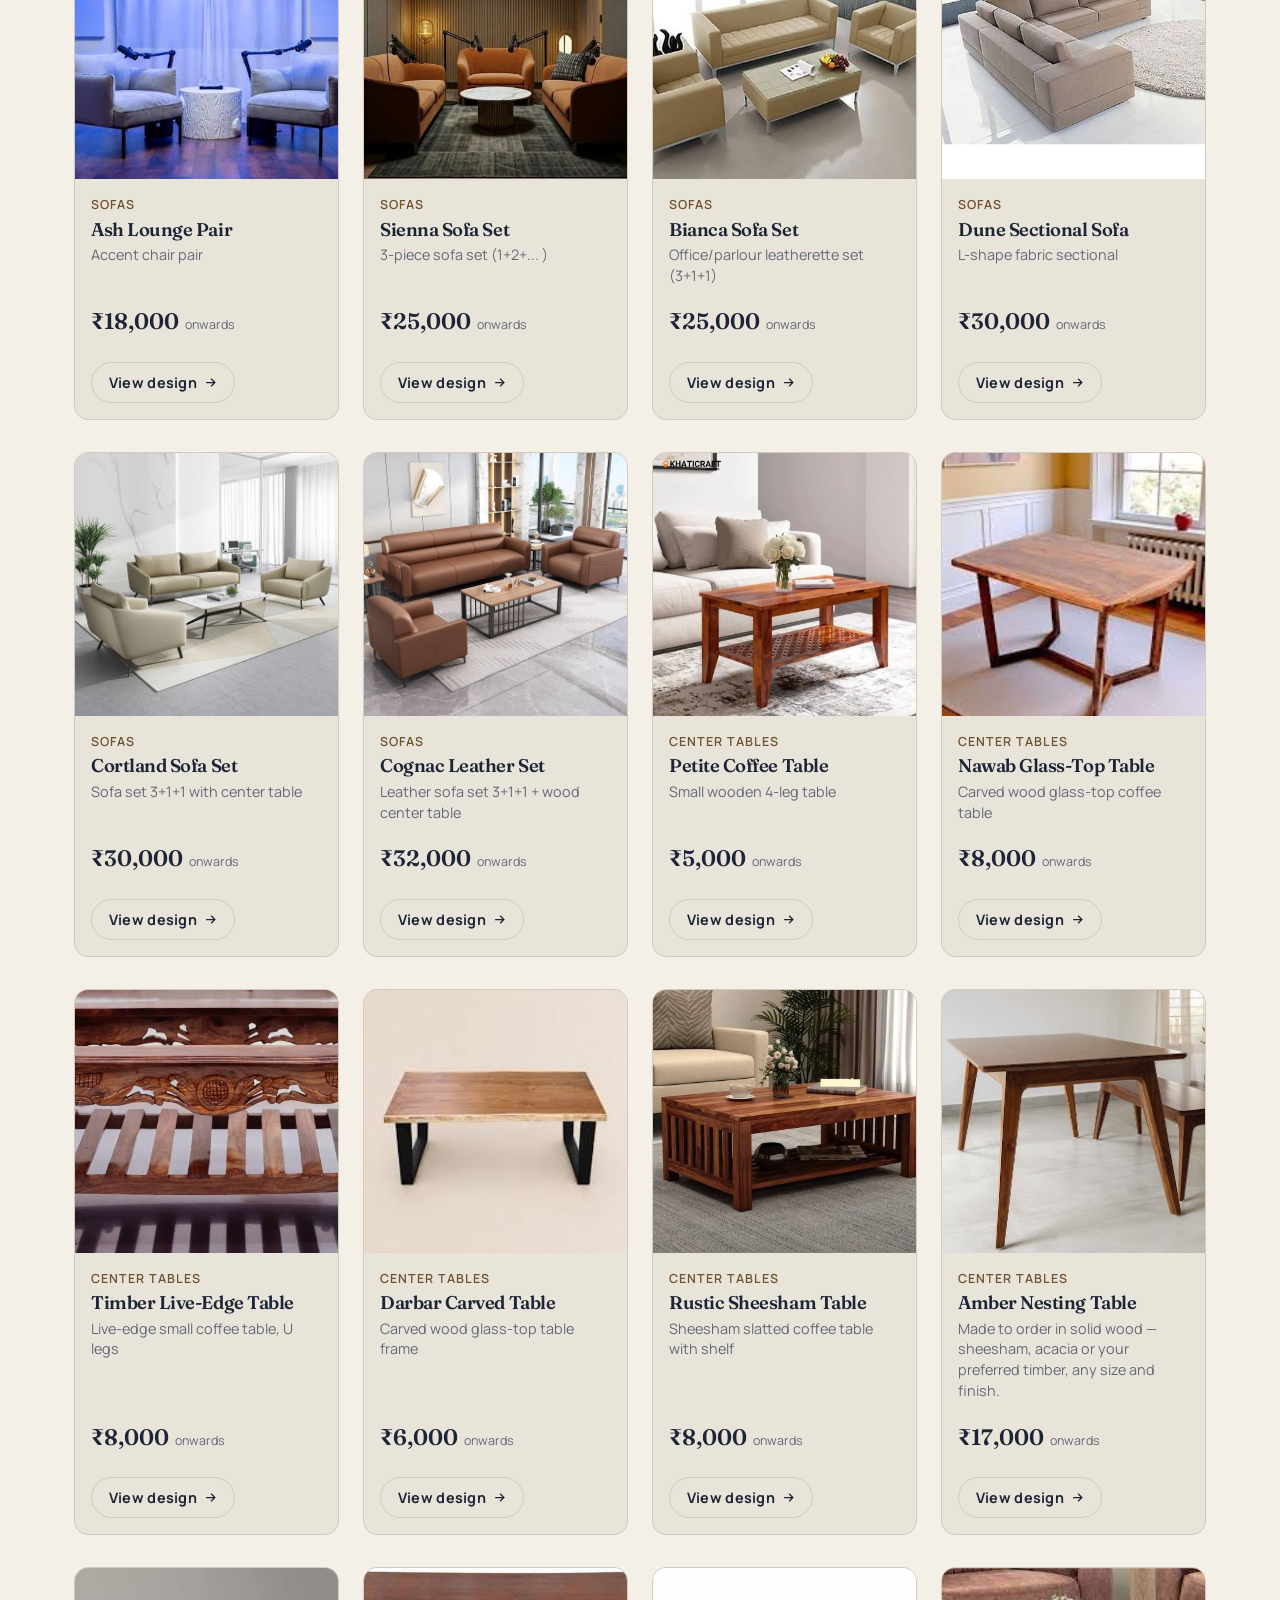
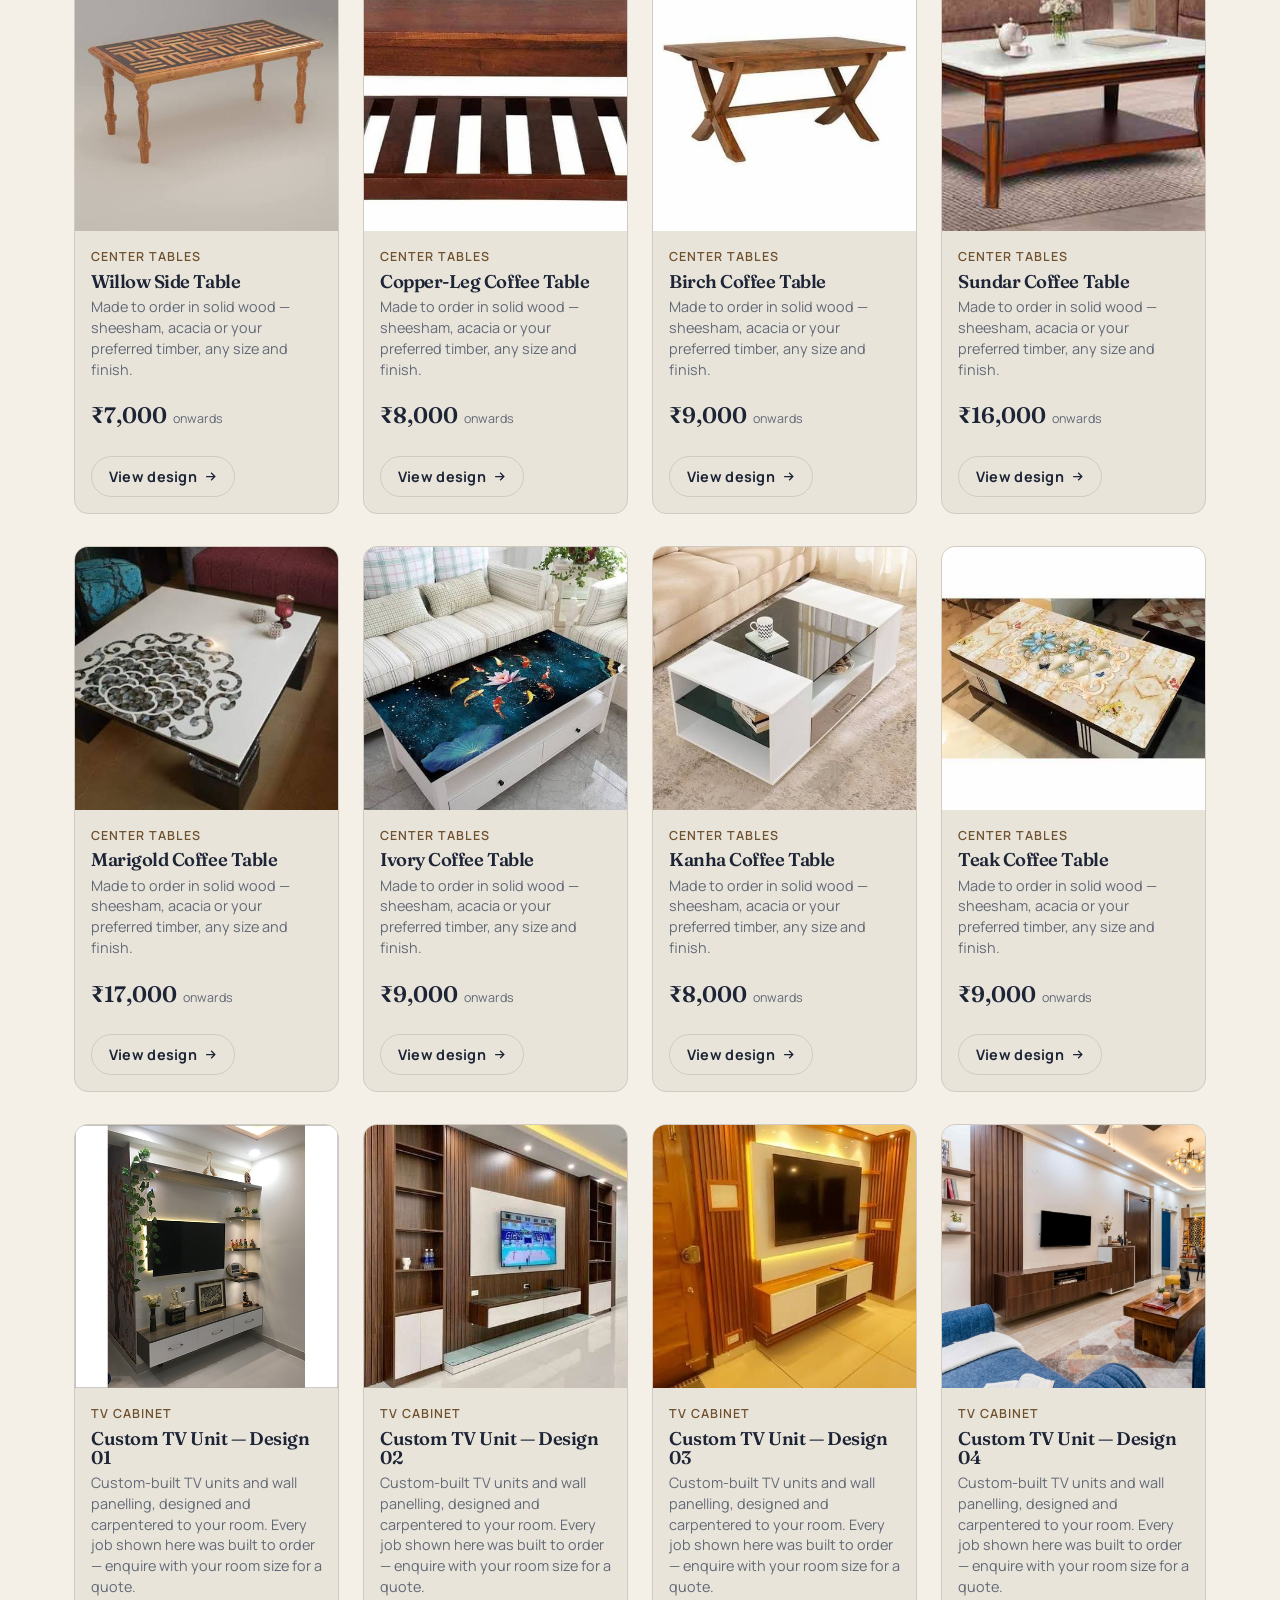
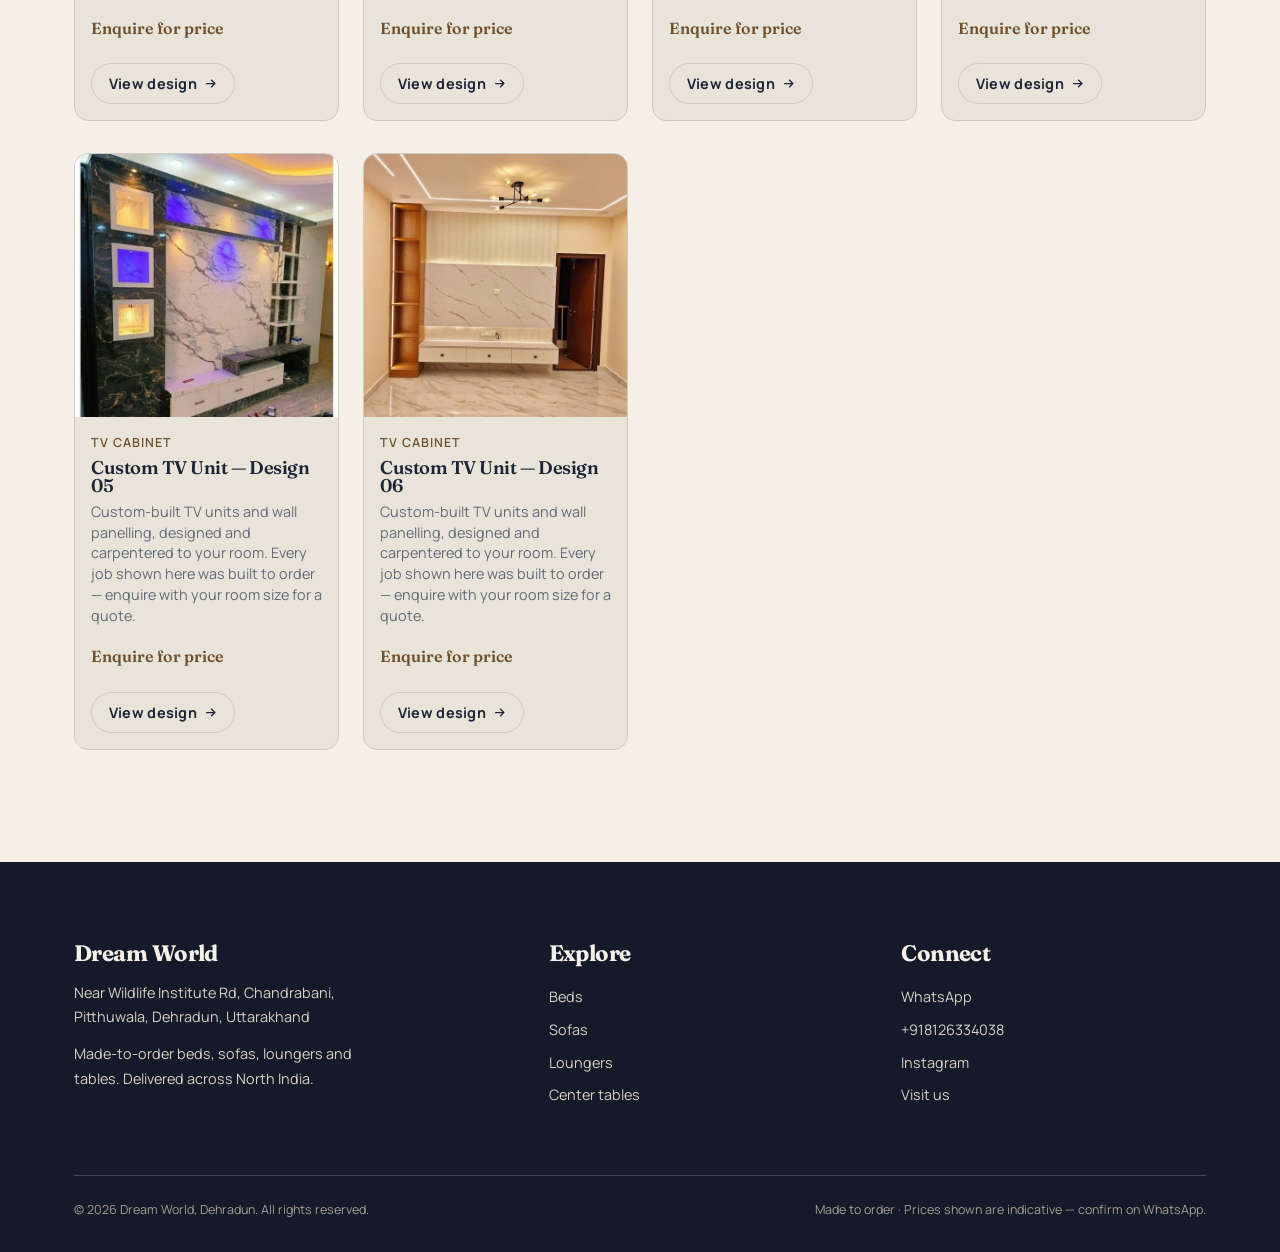
==== commit 3427e580: "fix: remove centered logo overlay from hero section Co-Authored-By: Claude Sonnet 5 <noreply@anthrop" ====
--- a/05_build/collection.html
+++ b/05_build/collection.html
@@ -8,7 +8,7 @@
 <link rel="preconnect" href="https://fonts.googleapis.com">
 <link rel="preconnect" href="https://fonts.gstatic.com" crossorigin>
 <link href="https://fonts.googleapis.com/css2?family=Fraunces:opsz,wght@9..144,500;9..144,600;9..144,700&family=Manrope:wght@400;500;600;700&display=swap" rel="stylesheet">
-<link rel="stylesheet" href="assets/css/site.css?v=24">
+<link rel="stylesheet" href="assets/css/site.css?v=25">
 </head>
 <body>
 <div id="header"></div>
@@ -35,7 +35,7 @@
 </main>
 
 <div id="footer"></div>
-<script src="assets/js/data.js?v=24"></script>
-<script src="assets/js/site.js?v=24"></script>
+<script src="assets/js/data.js?v=25"></script>
+<script src="assets/js/site.js?v=25"></script>
 </body>
 </html>
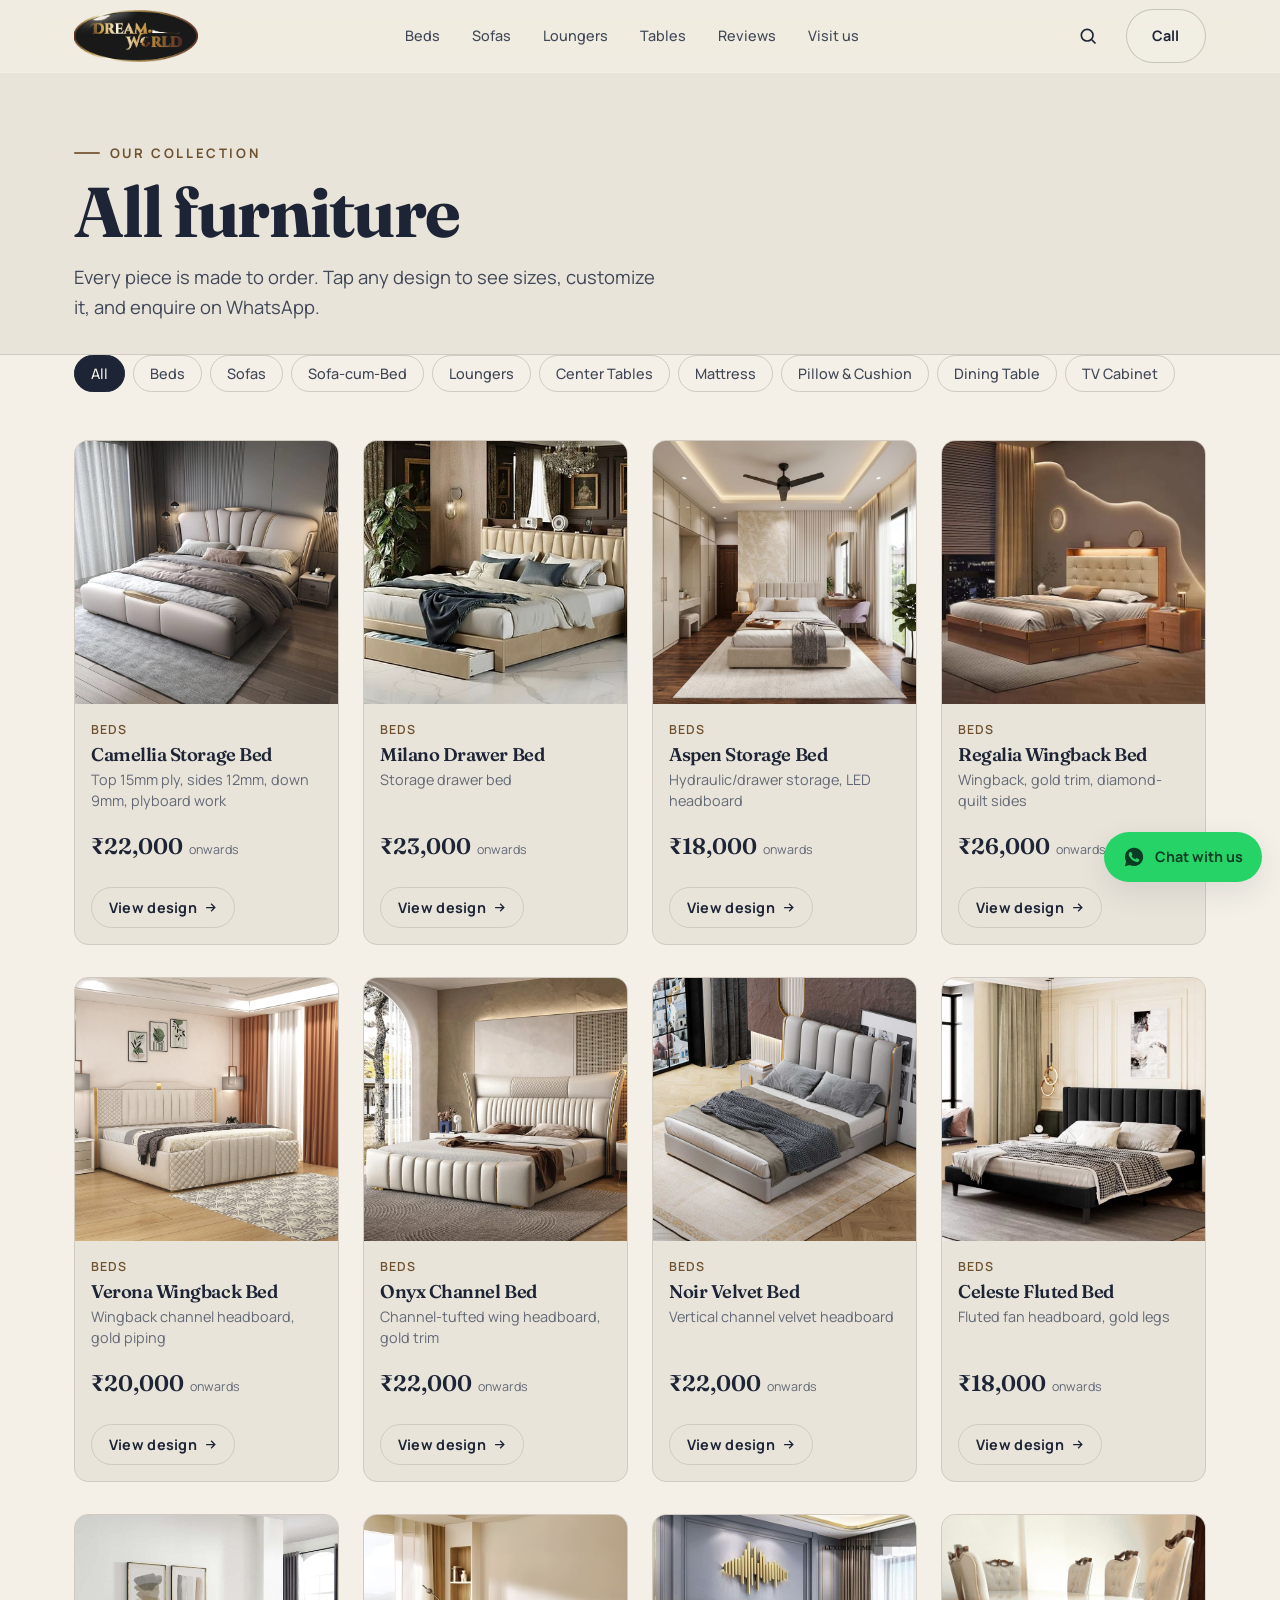
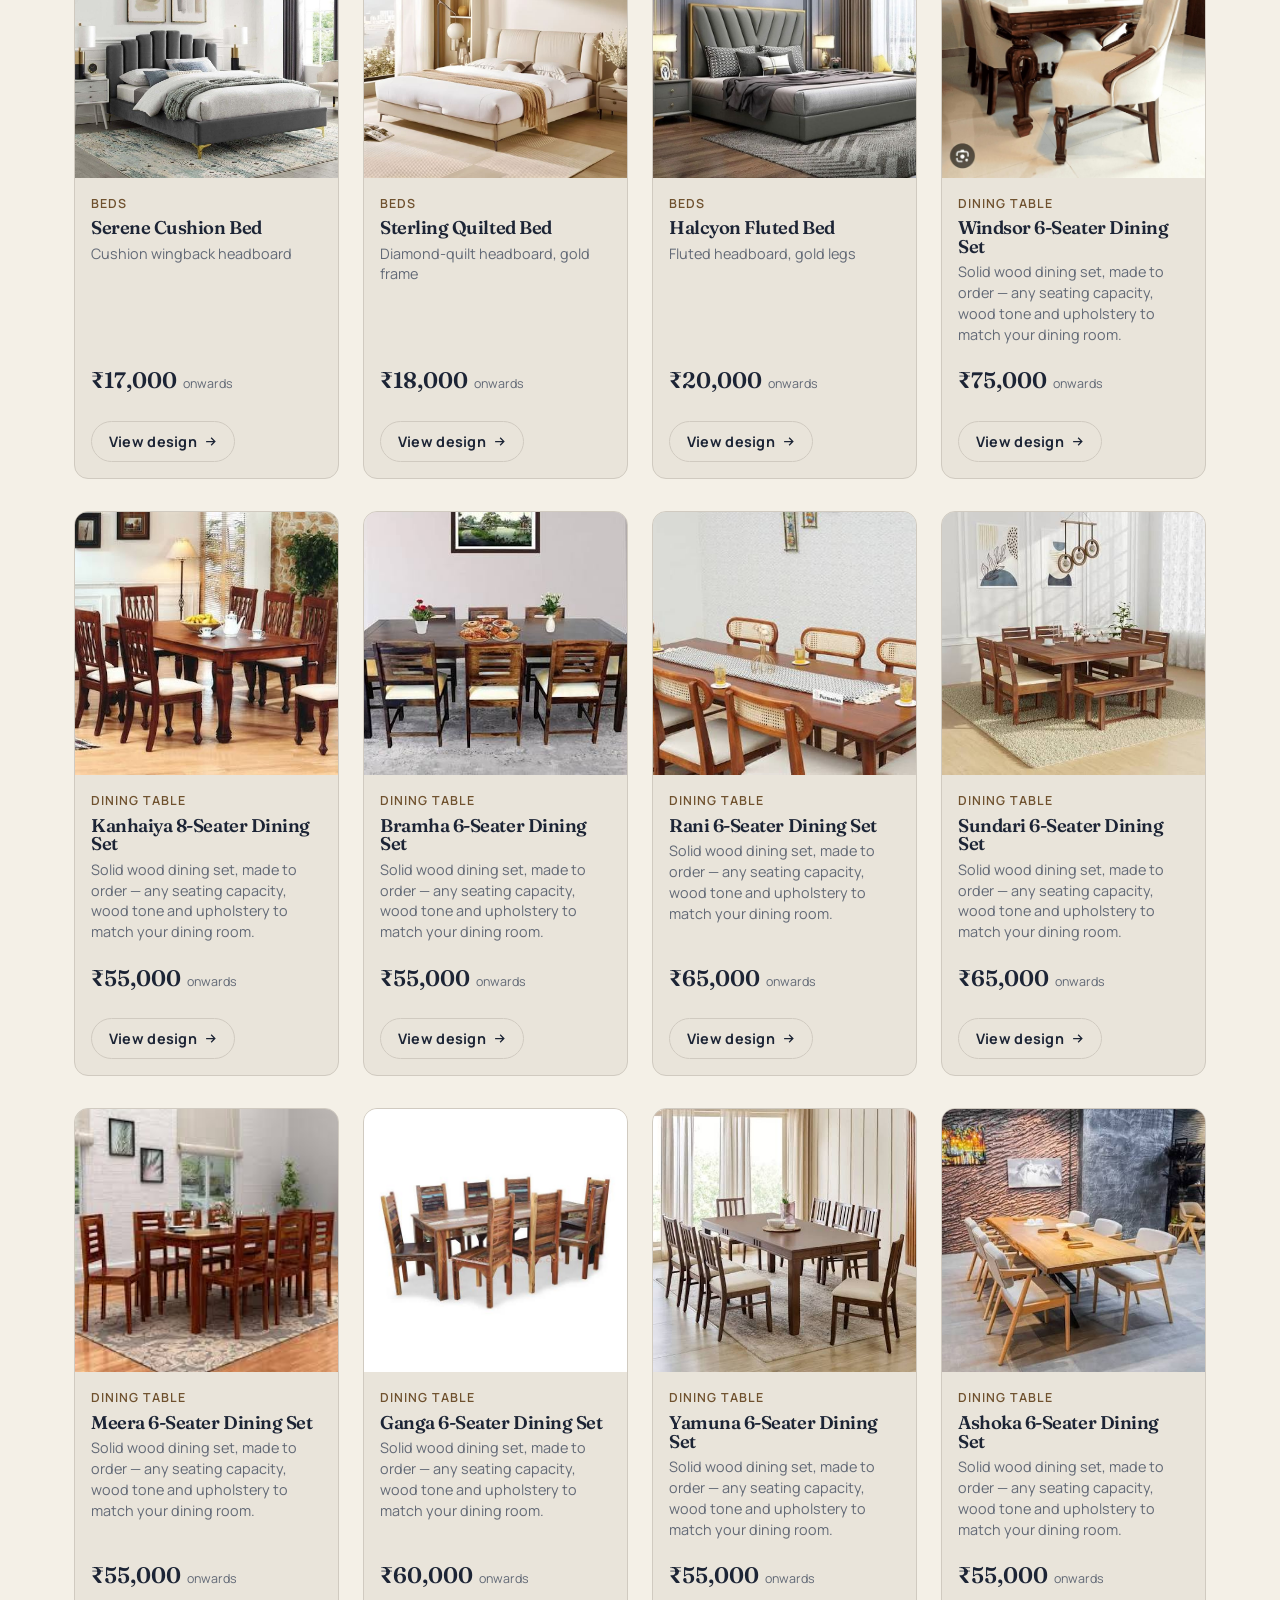
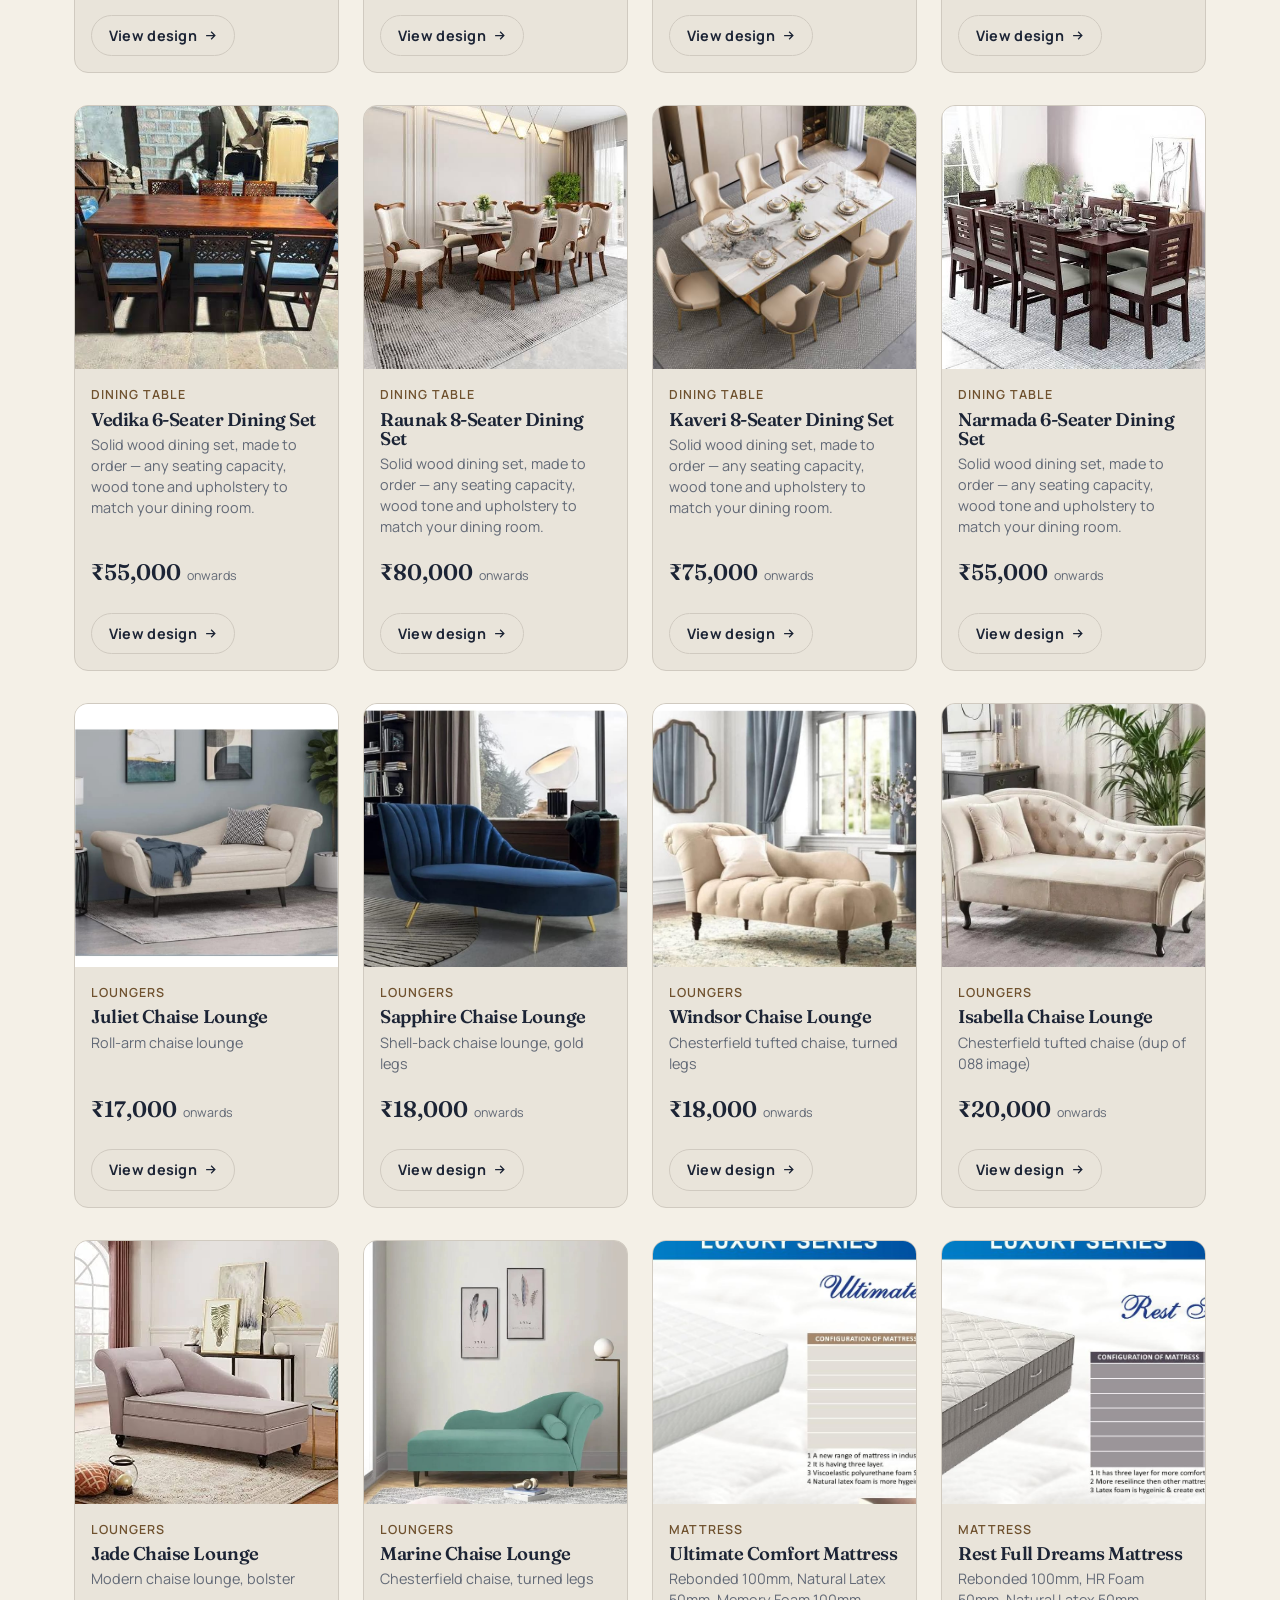
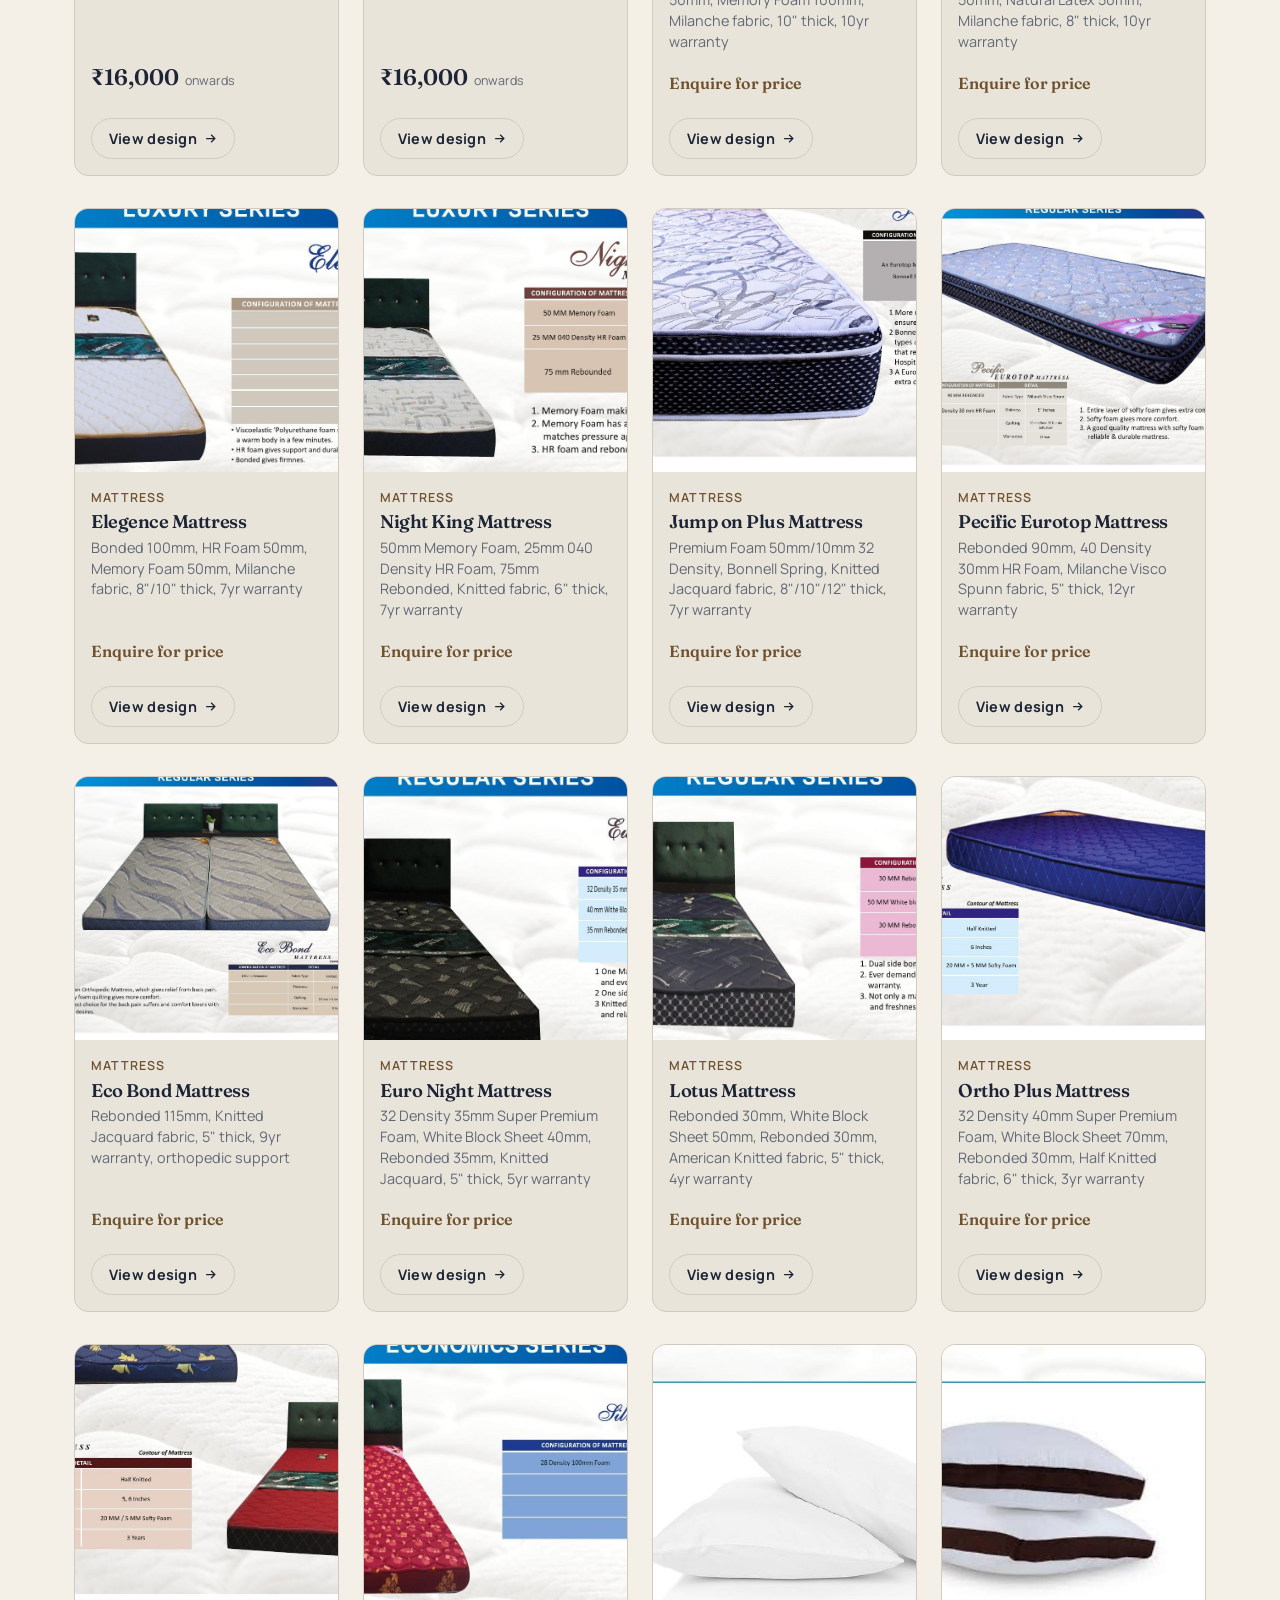
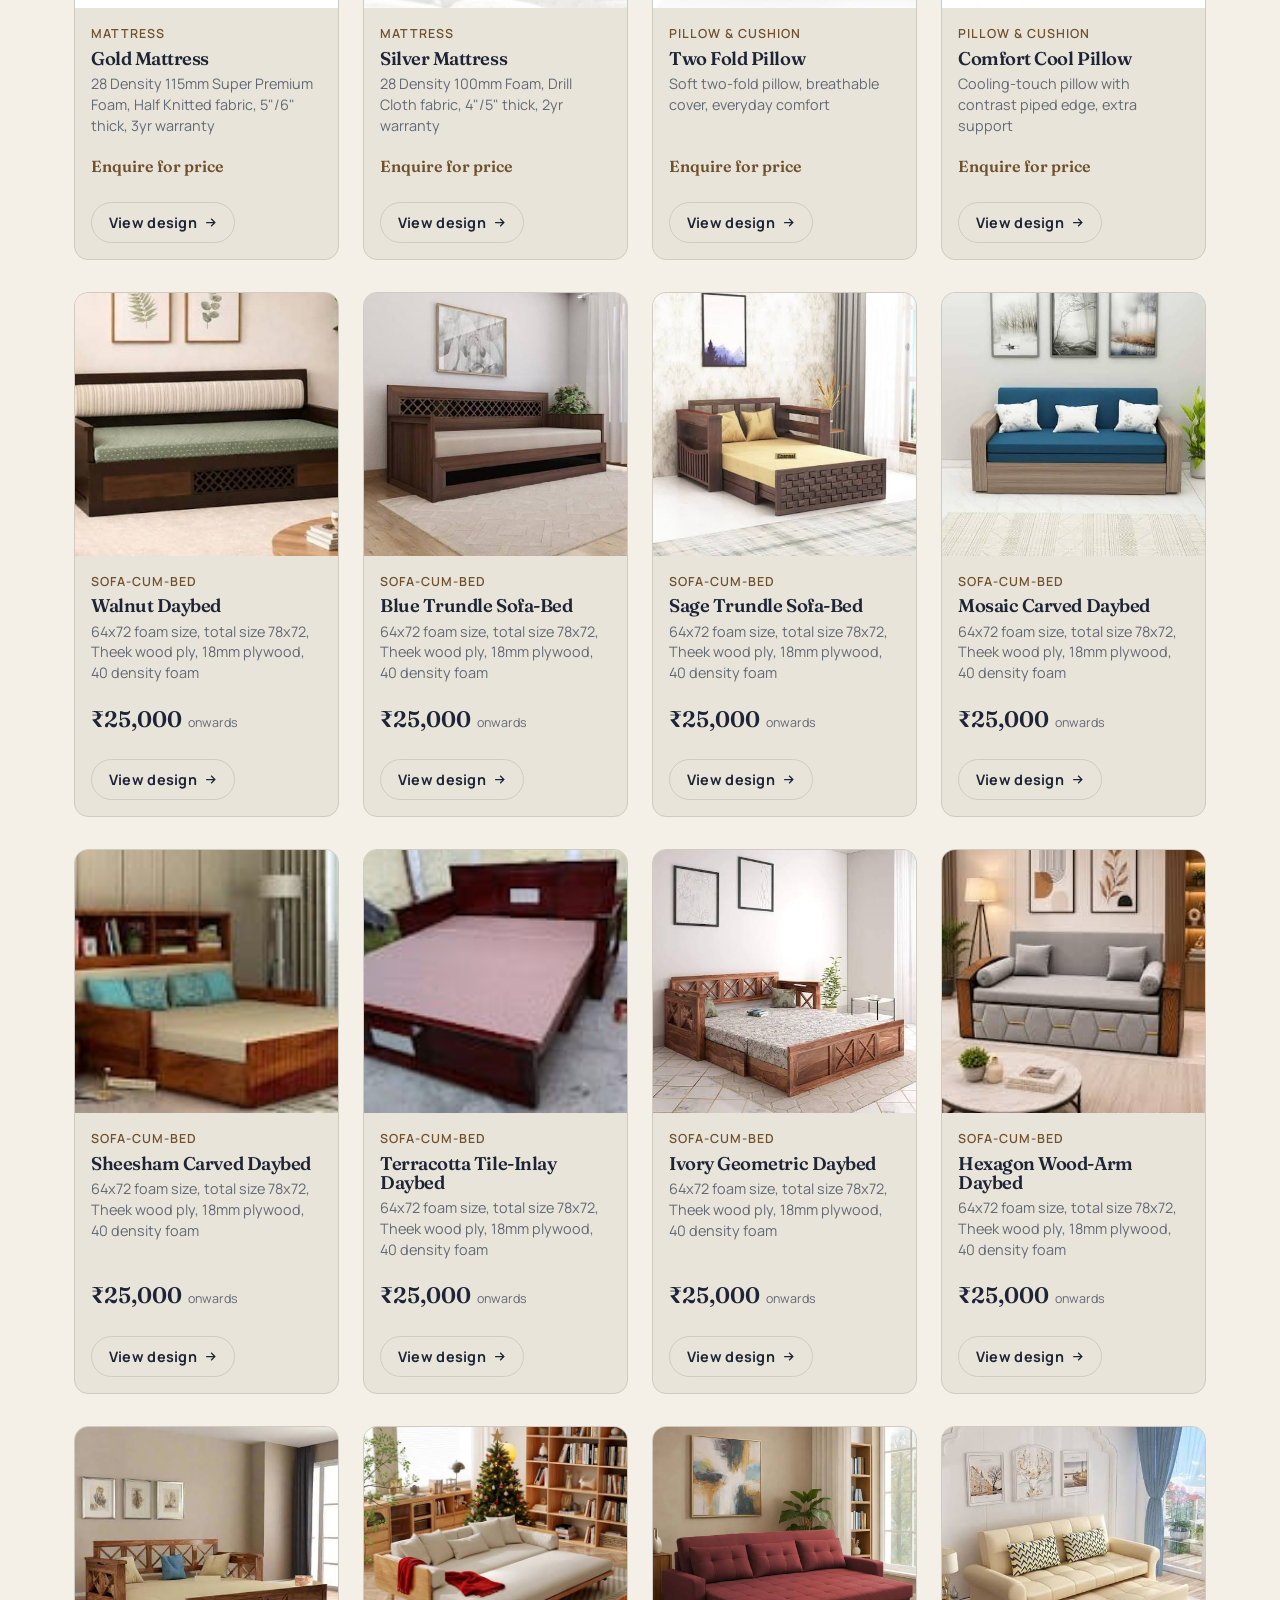
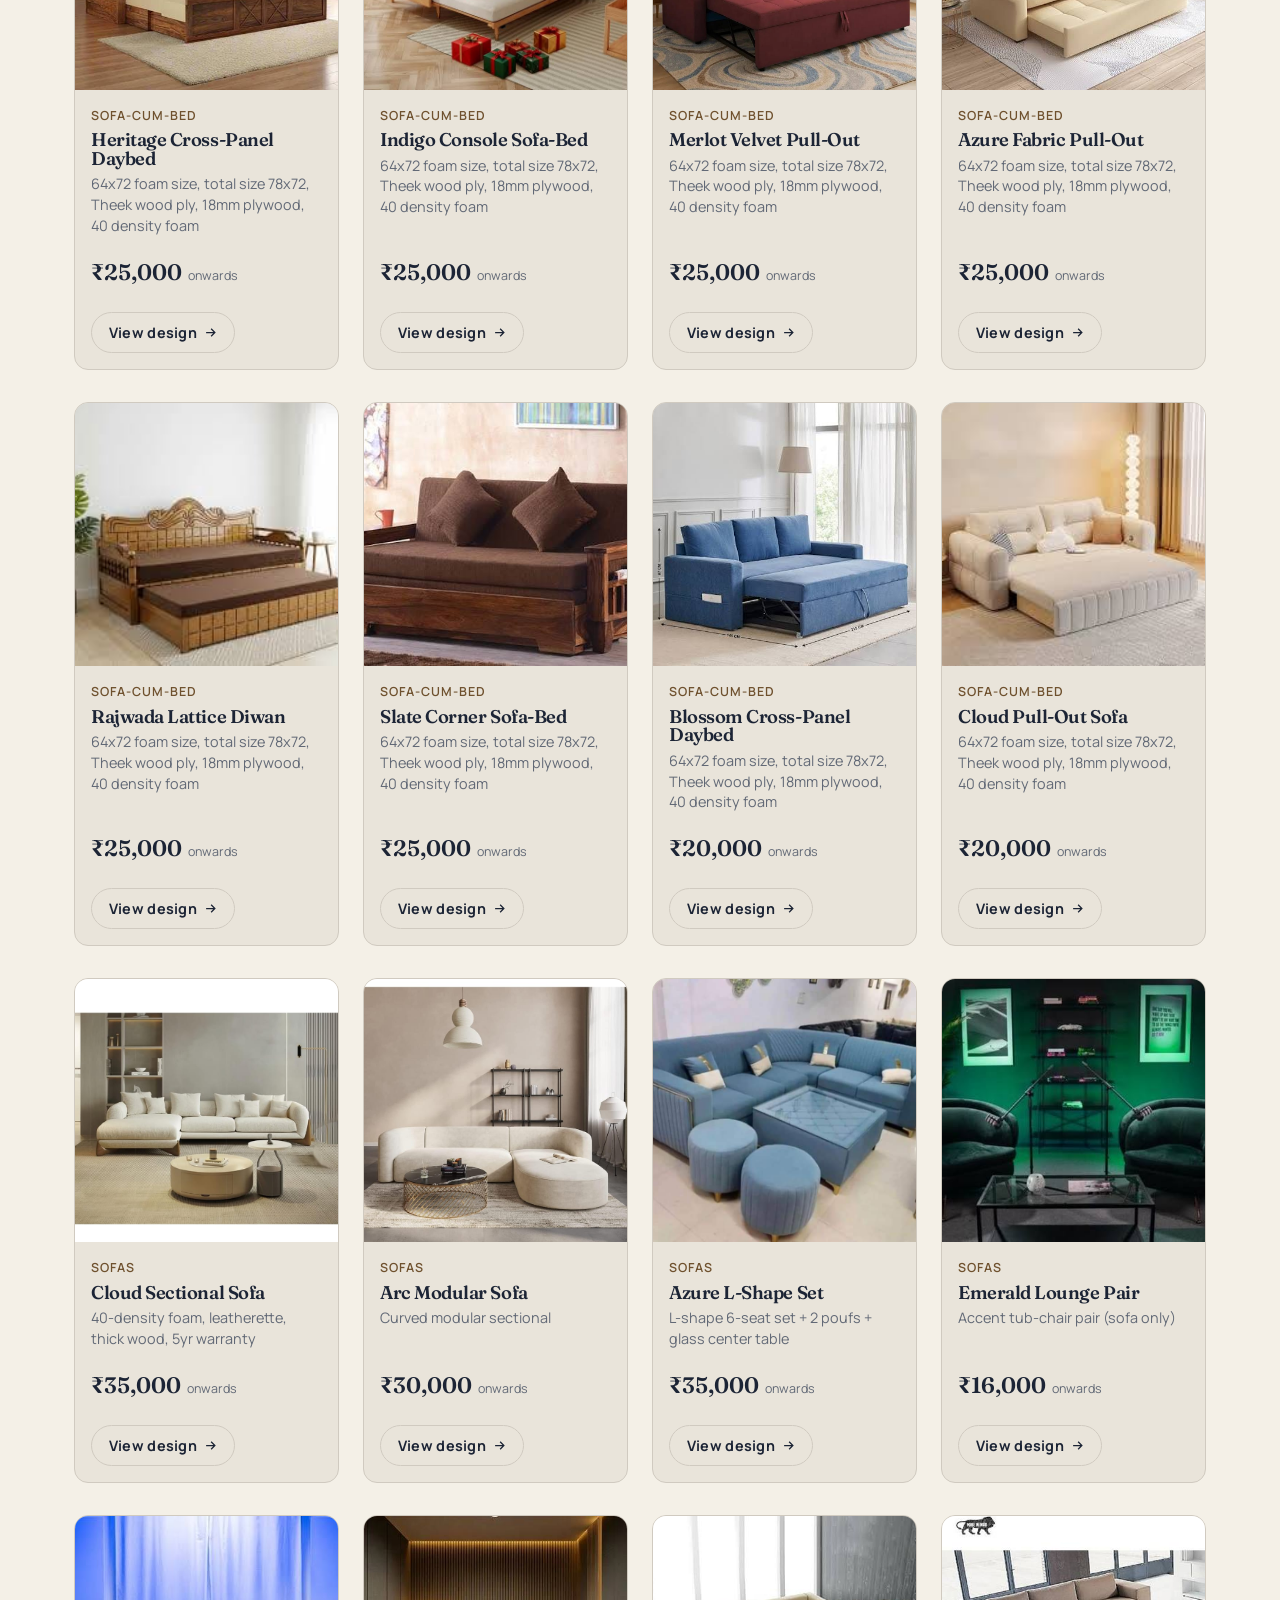
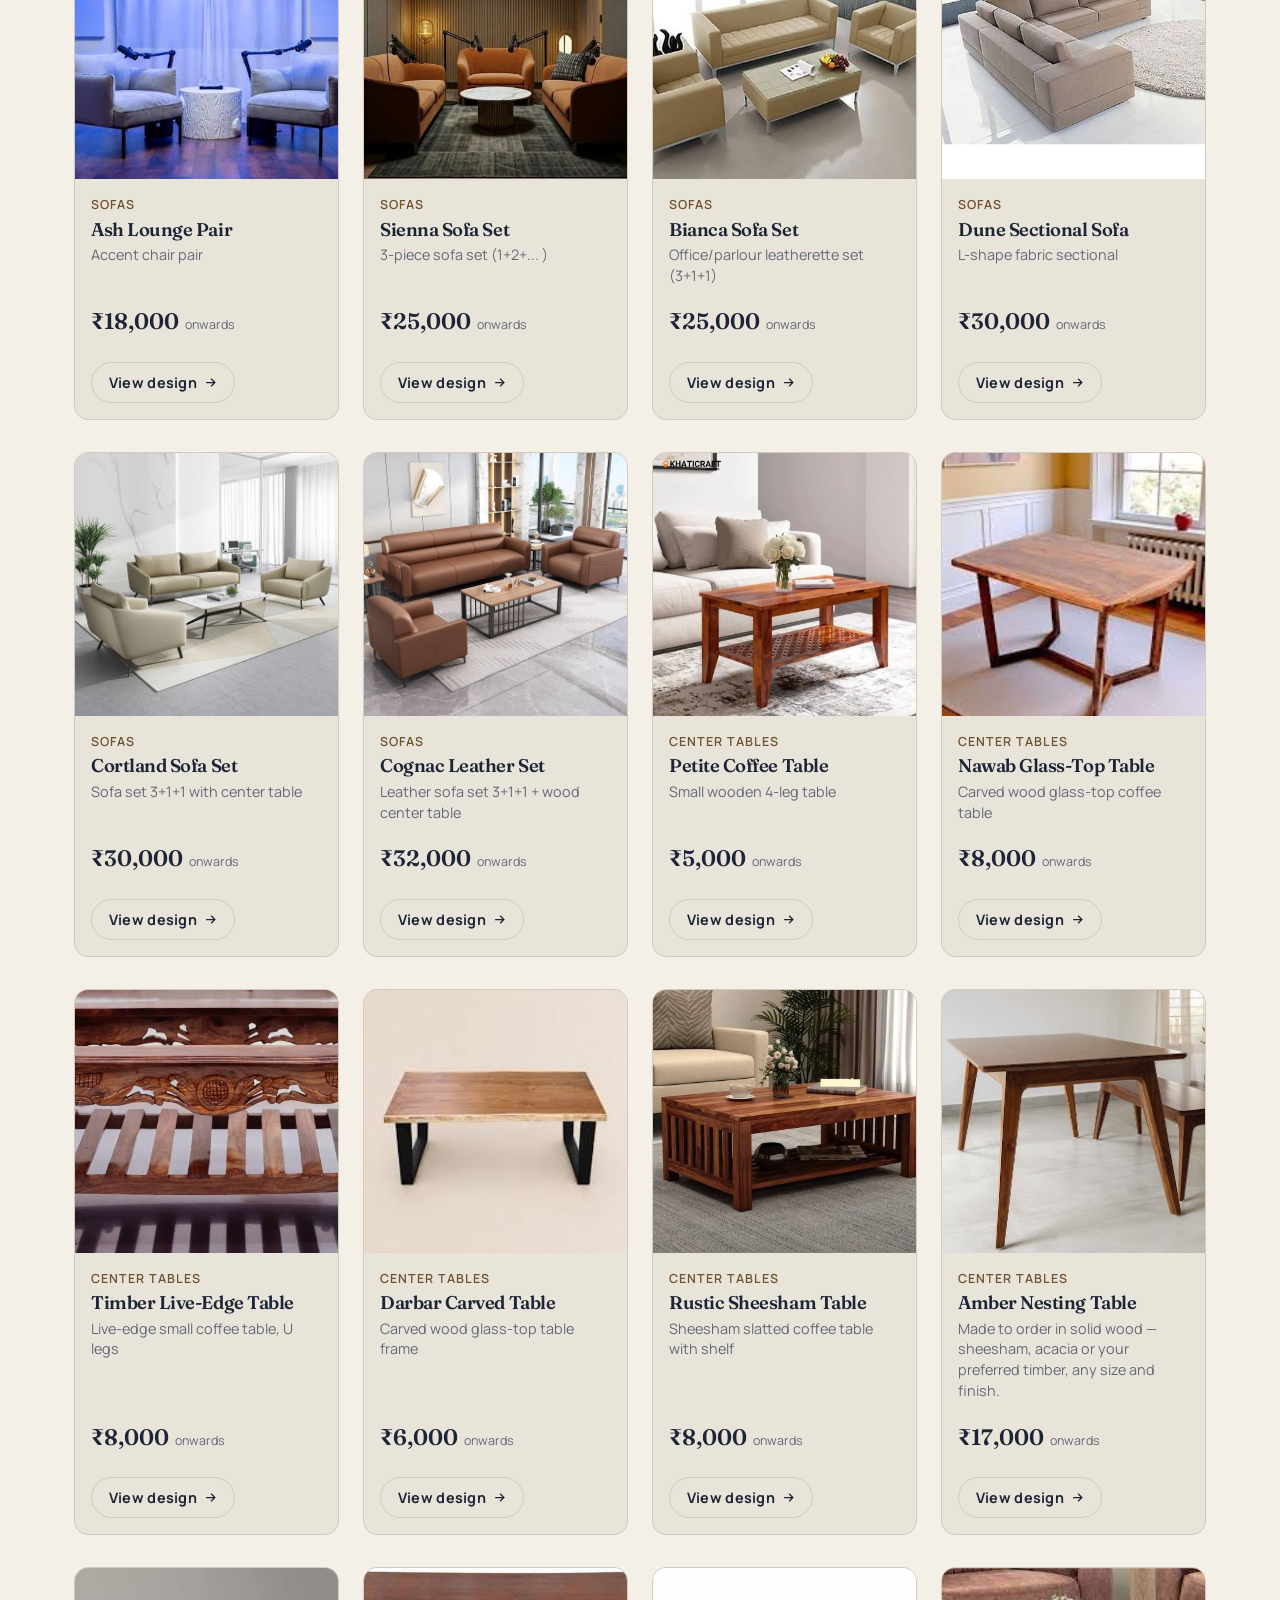
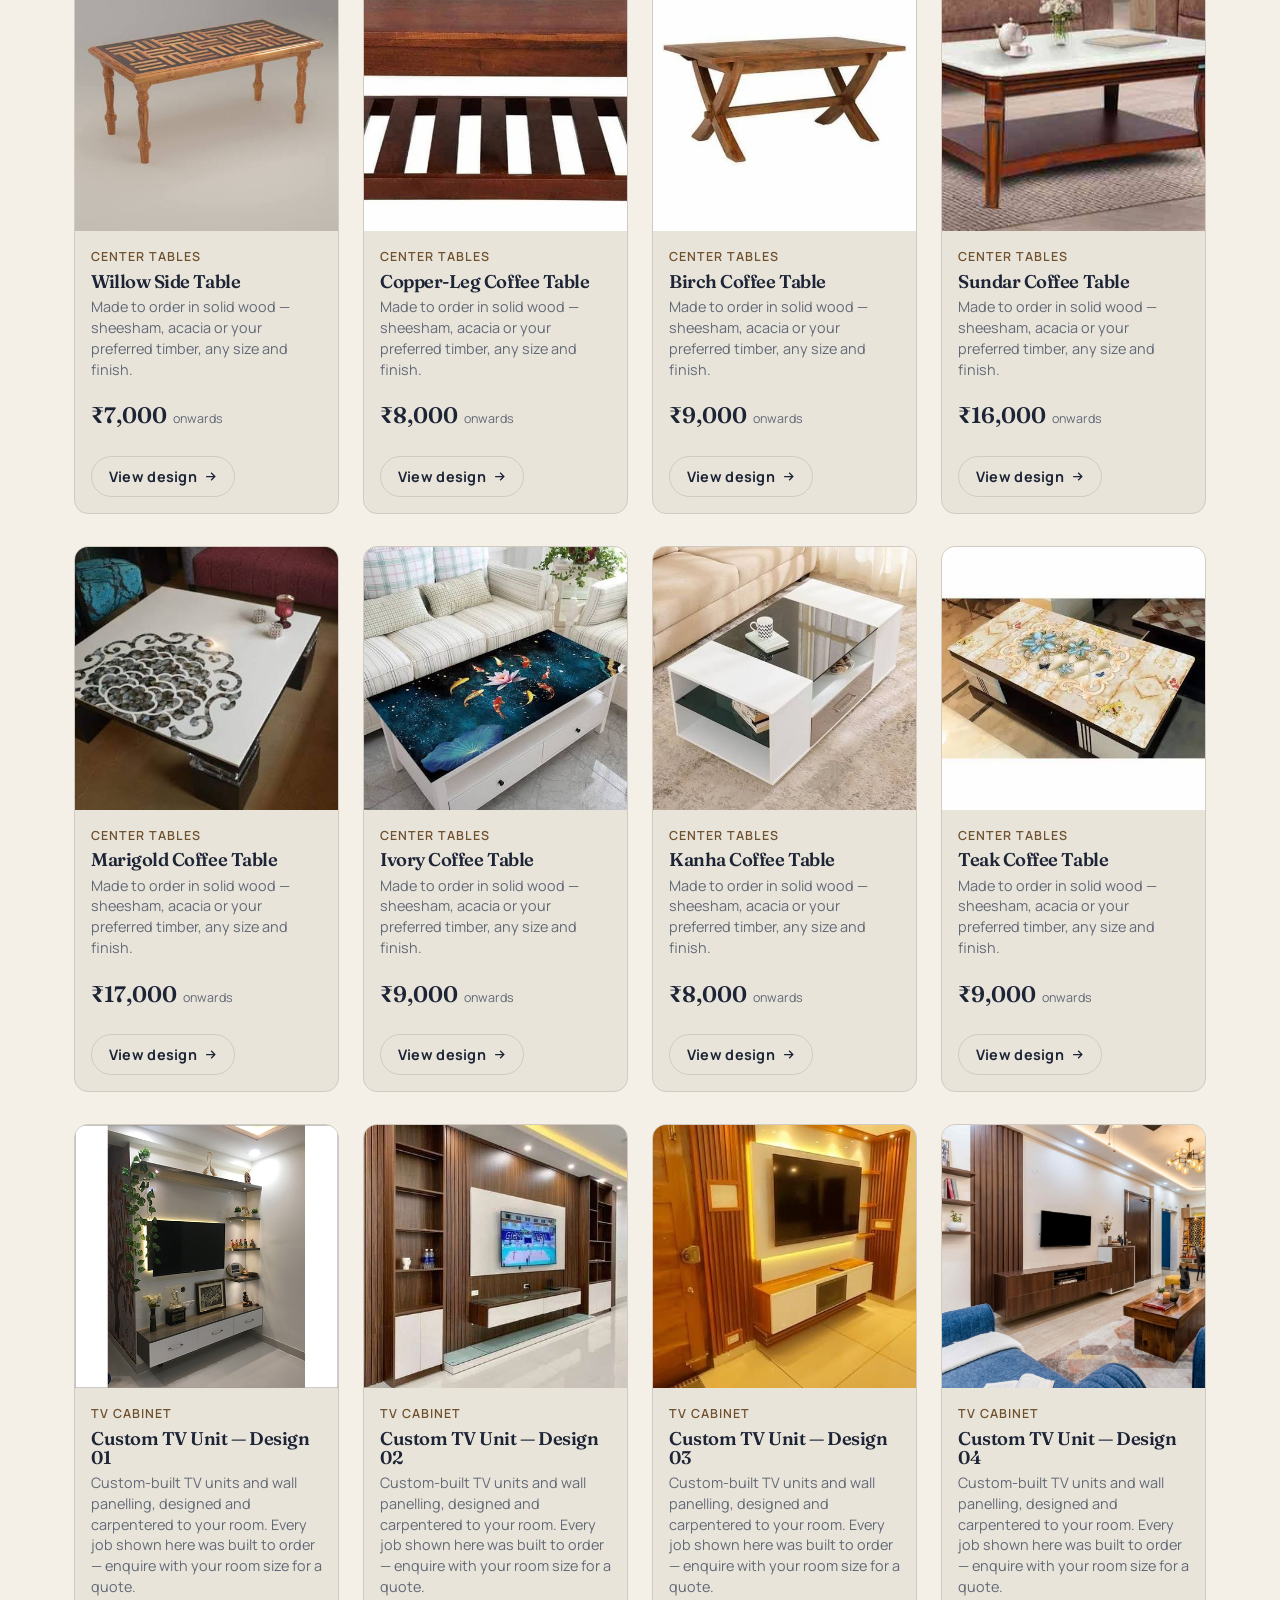
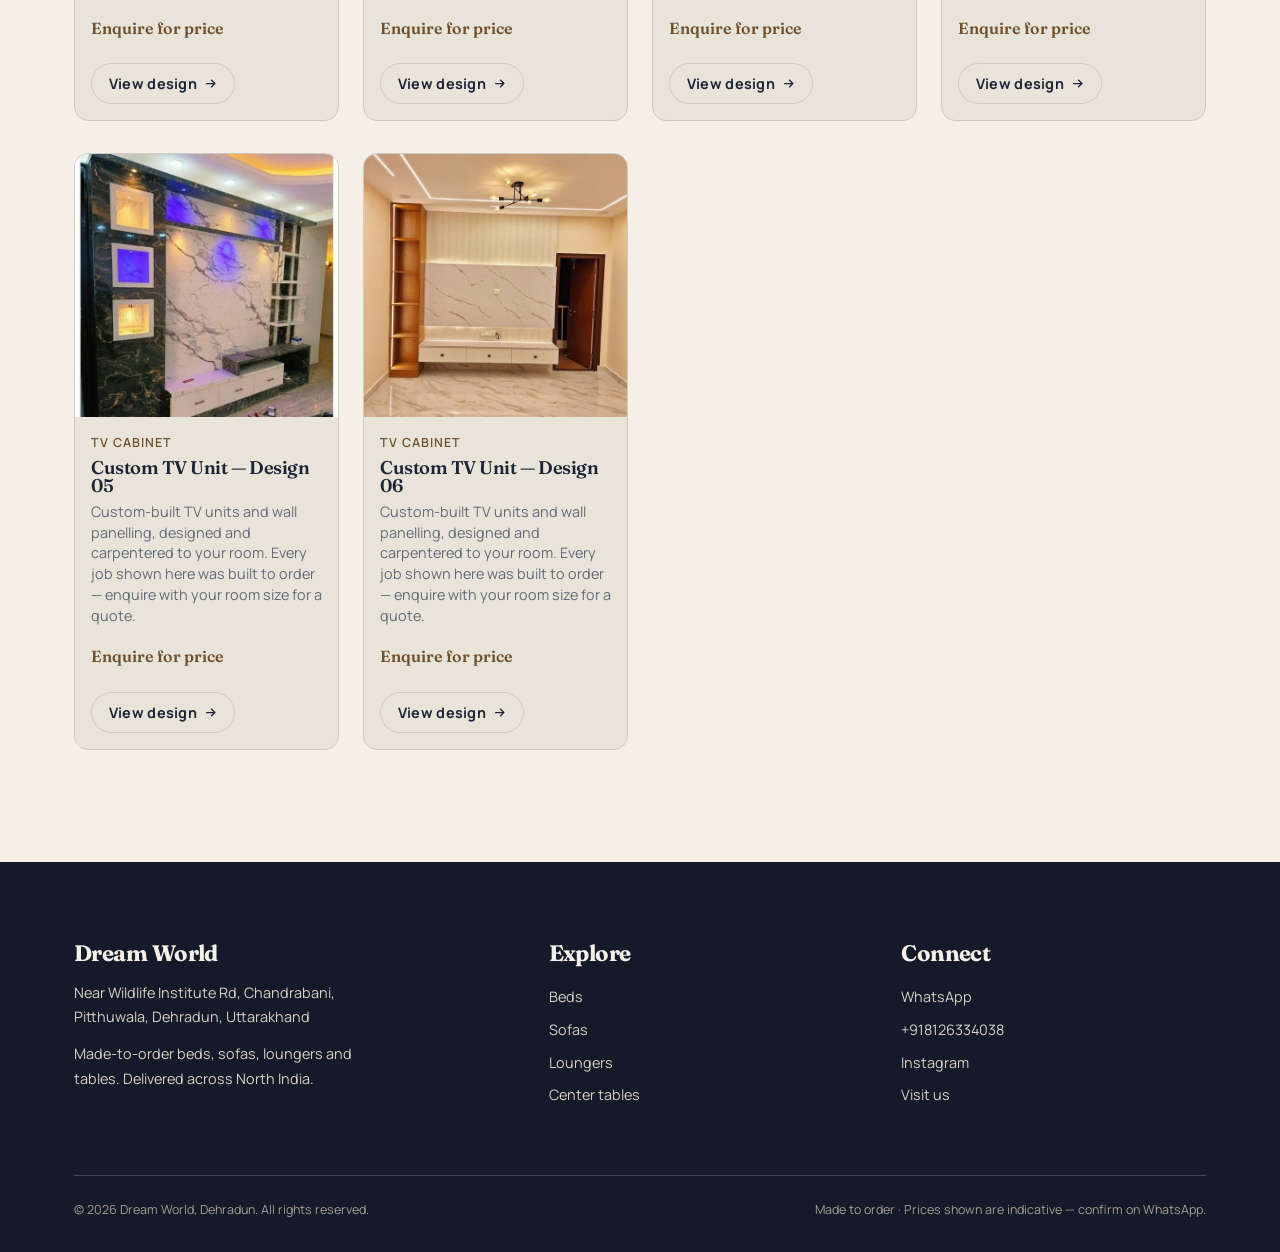
==== commit c7222a87: "fix: tighten hero headline gap further, center scroll-cue between hero buttons Headline now sits clo" ====
--- a/05_build/collection.html
+++ b/05_build/collection.html
@@ -8,7 +8,7 @@
 <link rel="preconnect" href="https://fonts.googleapis.com">
 <link rel="preconnect" href="https://fonts.gstatic.com" crossorigin>
 <link href="https://fonts.googleapis.com/css2?family=Fraunces:opsz,wght@9..144,500;9..144,600;9..144,700&family=Manrope:wght@400;500;600;700&display=swap" rel="stylesheet">
-<link rel="stylesheet" href="assets/css/site.css?v=25">
+<link rel="stylesheet" href="assets/css/site.css?v=26">
 </head>
 <body>
 <div id="header"></div>
@@ -35,7 +35,7 @@
 </main>
 
 <div id="footer"></div>
-<script src="assets/js/data.js?v=25"></script>
-<script src="assets/js/site.js?v=25"></script>
+<script src="assets/js/data.js?v=26"></script>
+<script src="assets/js/site.js?v=26"></script>
 </body>
 </html>
--- a/05_build/assets/css/site.css
+++ b/05_build/assets/css/site.css
@@ -127,6 +127,22 @@
 .hero .lede{margin-top:var(--space-4);font-size:var(--text-lg);font-weight:400;
   color:oklch(93% .012 78);max-width:40ch;text-shadow:0 1px 16px oklch(7% .02 40 / .65)}
 .hero-actions{margin-top:var(--space-8);display:flex;gap:var(--space-4);flex-wrap:wrap;justify-content:center}
+/* desktop only: hero photo already carries the brand's own engraved logo in-shot,
+   so the overlay logo (kept for mobile, where the photo differs) would just
+   duplicate it here — hide it and move the eyebrow line down near the CTAs.
+   Mobile stacking/logo is untouched. */
+@media (min-width:961px){
+  .hero-logo,.hero-logo-fallback{display:none}
+  /* the engraved logo in the photo sits in the upper ~49% of the frame —
+     anchor content from a fixed offset instead of true vertical centering,
+     so the headline reliably clears it regardless of viewport height */
+  .hero{align-items:flex-start;justify-content:center;height:100svh;min-height:600px}
+  .hero-content{padding-top:calc(49.2vh + 22px)}
+  .hero-eyebrow{order:4;margin-top:0;margin-bottom:var(--space-2)}
+  .hero h1{order:2;margin-top:0}
+  .hero .lede{order:3}
+  .hero-actions{order:5}
+}
 /* seamless hand-off from the dark hero into the section that follows —
    the section fades in from the hero's own dark tone instead of a hard cut */
 .hero-bridge{position:relative;isolation:isolate}
